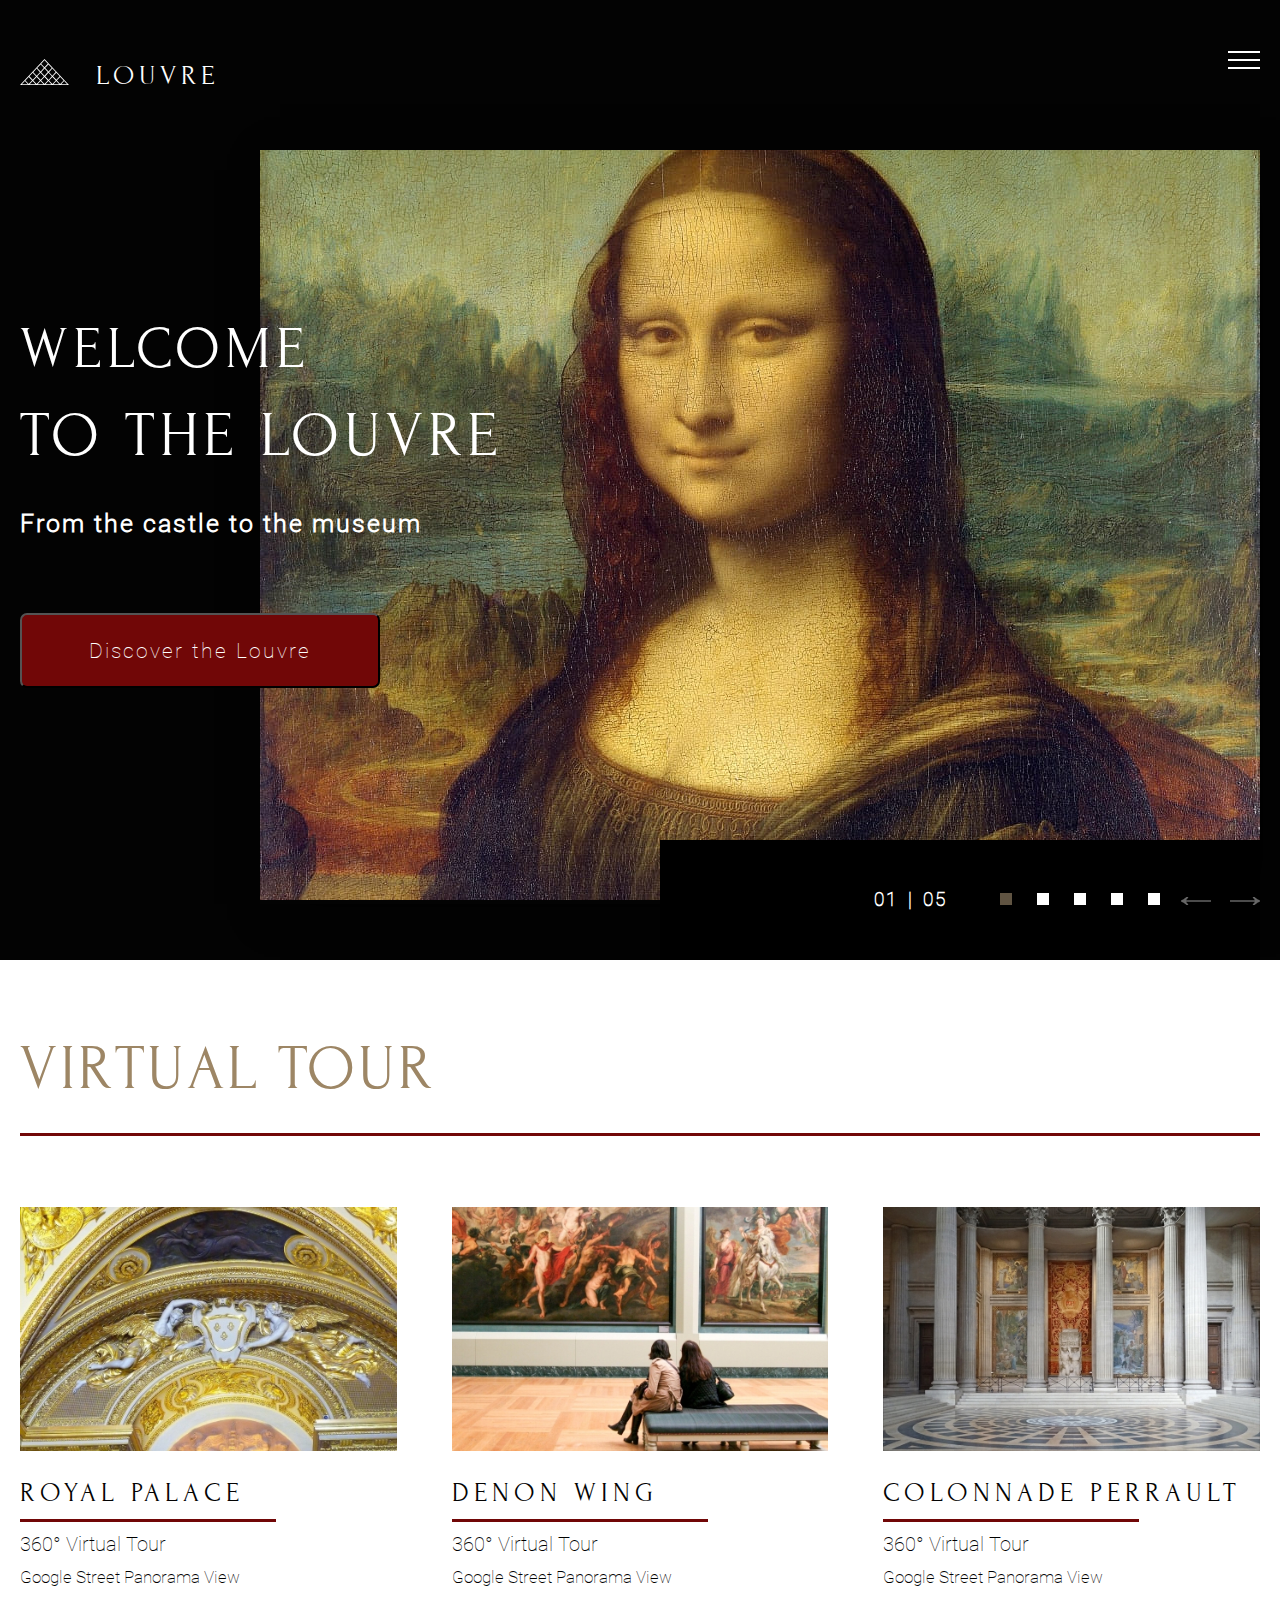
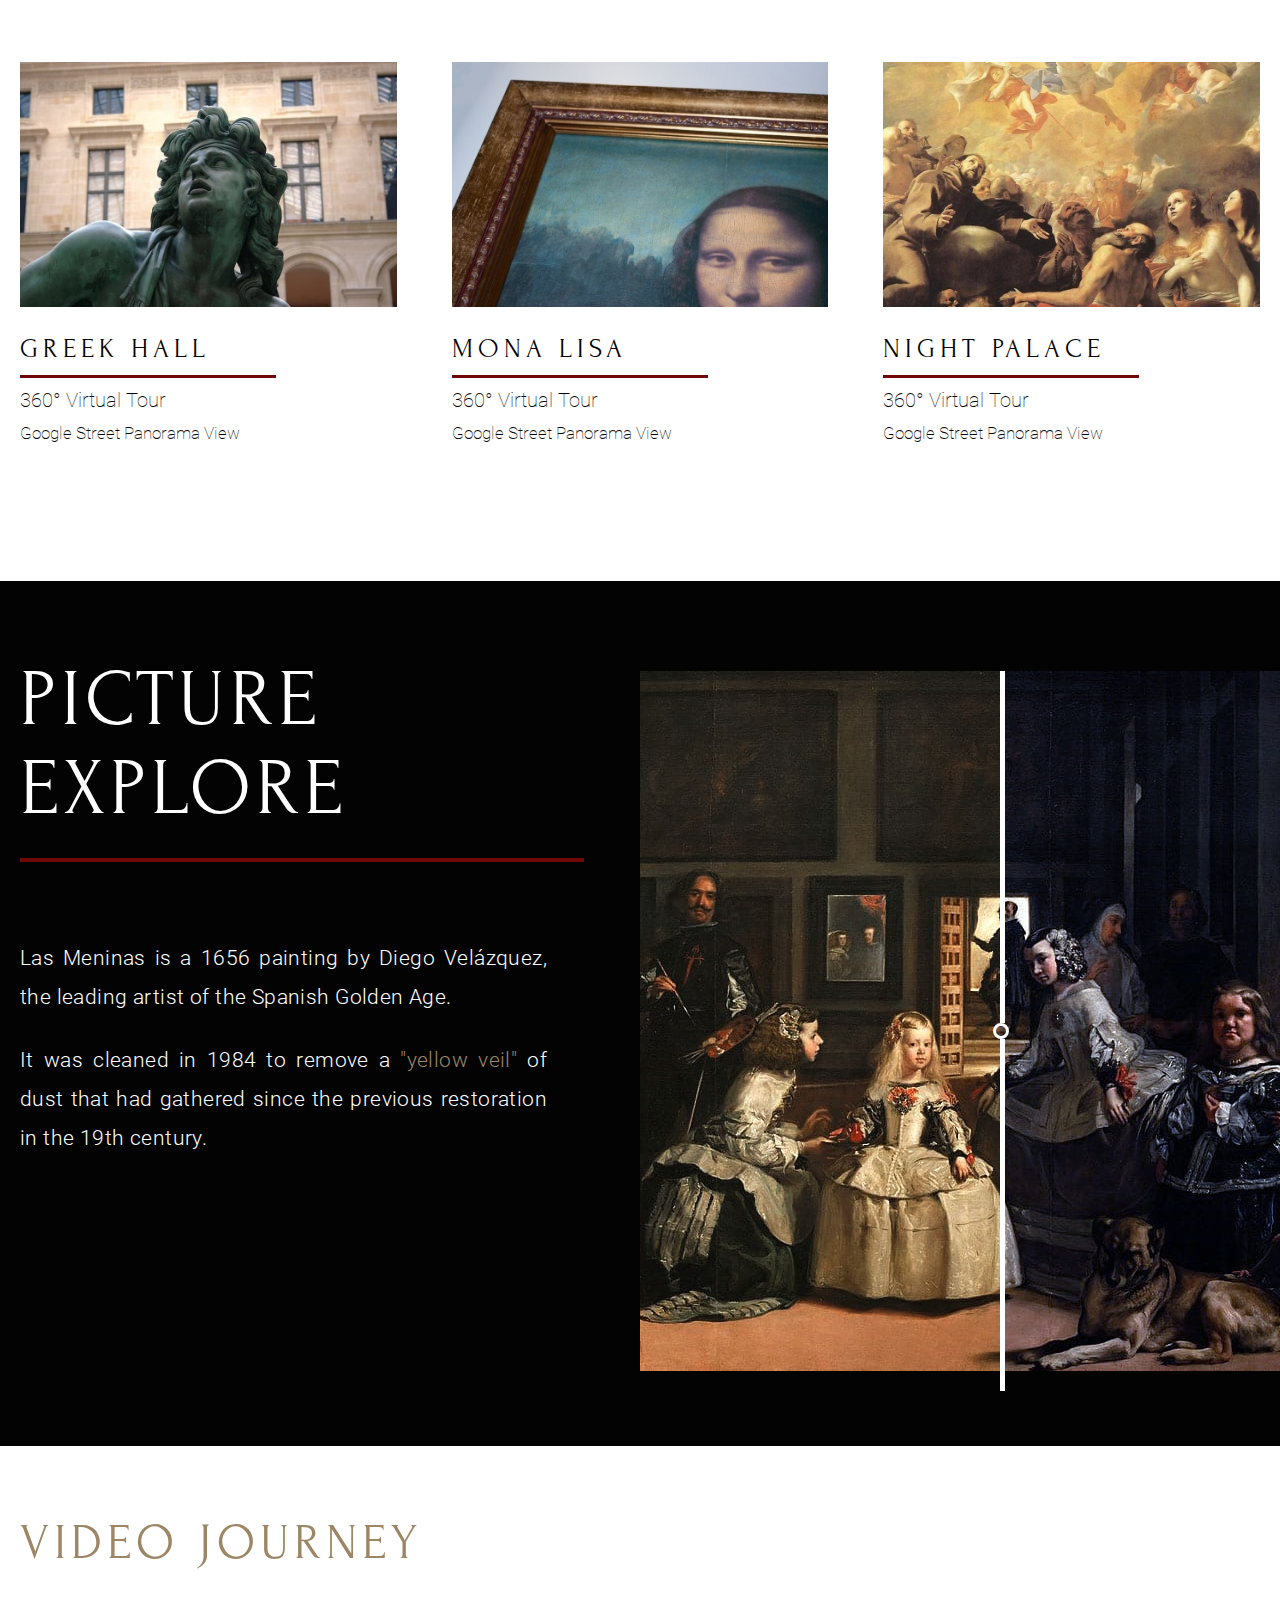
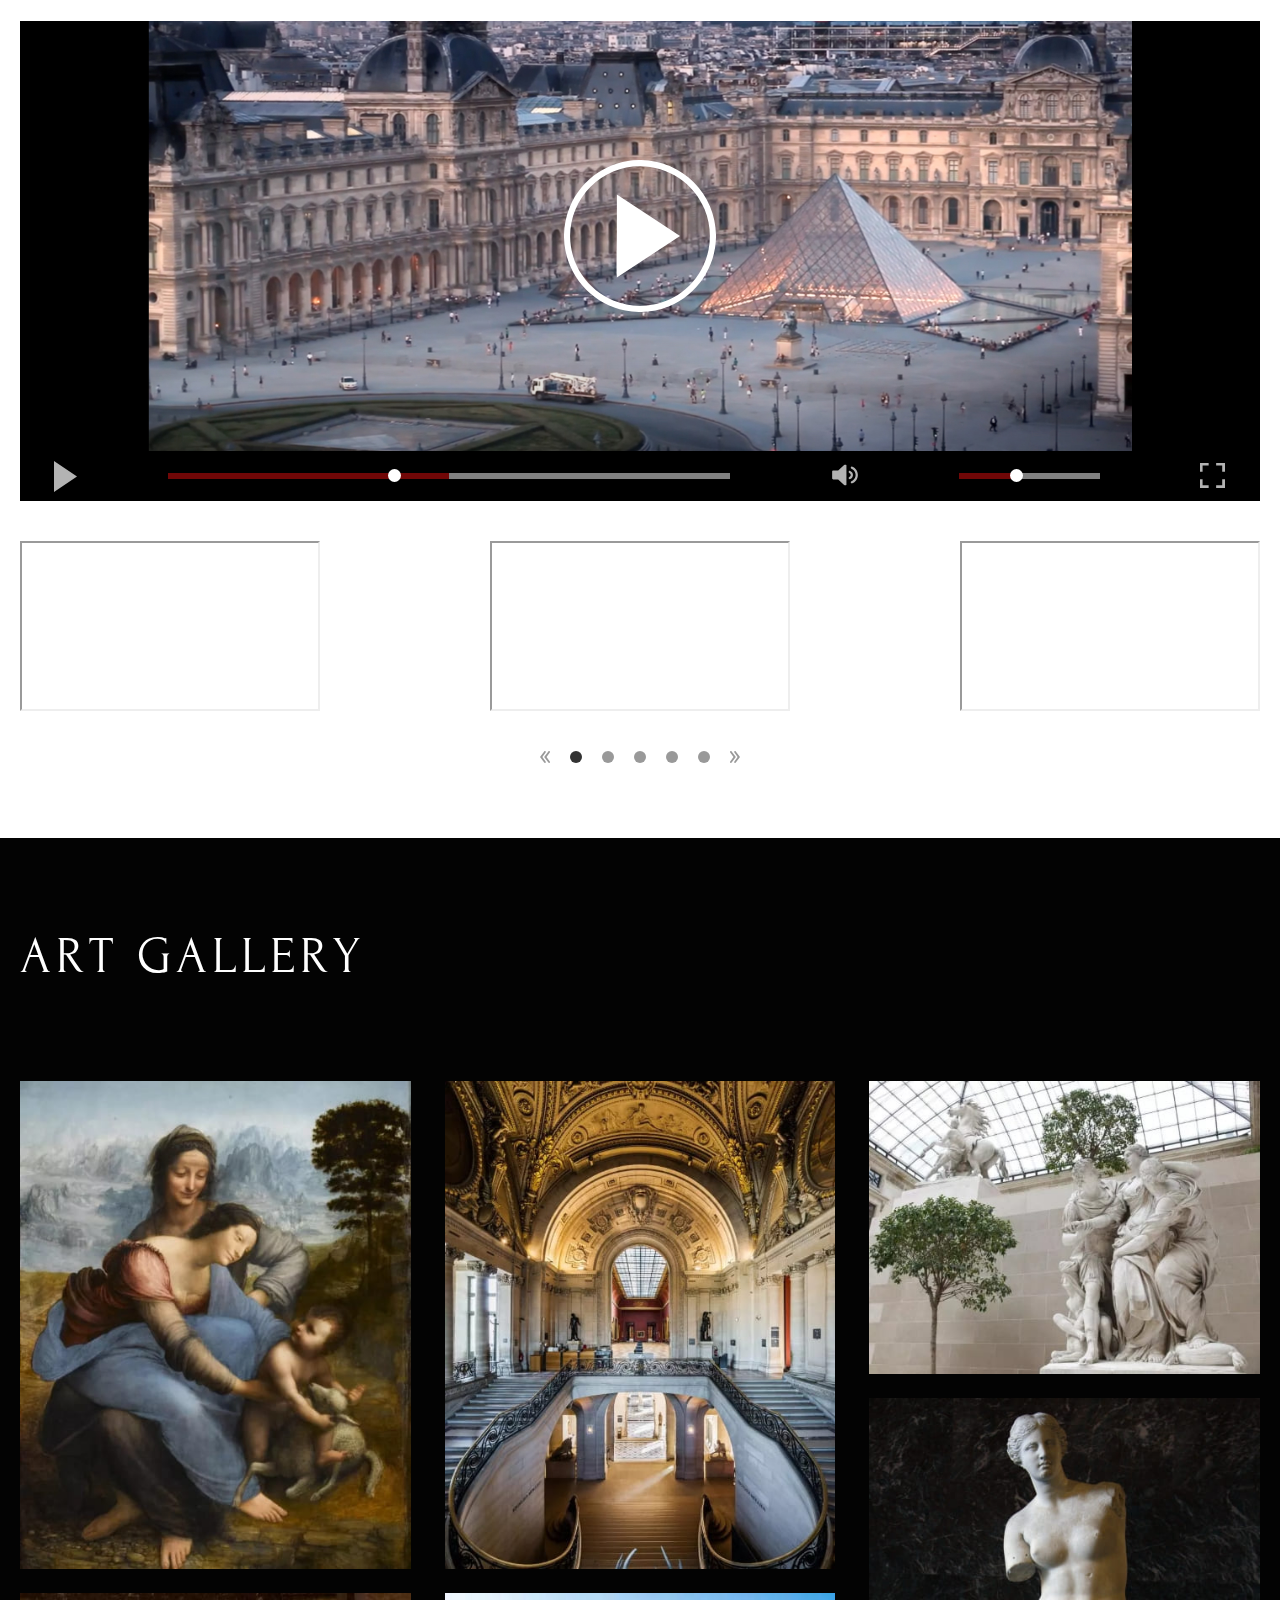
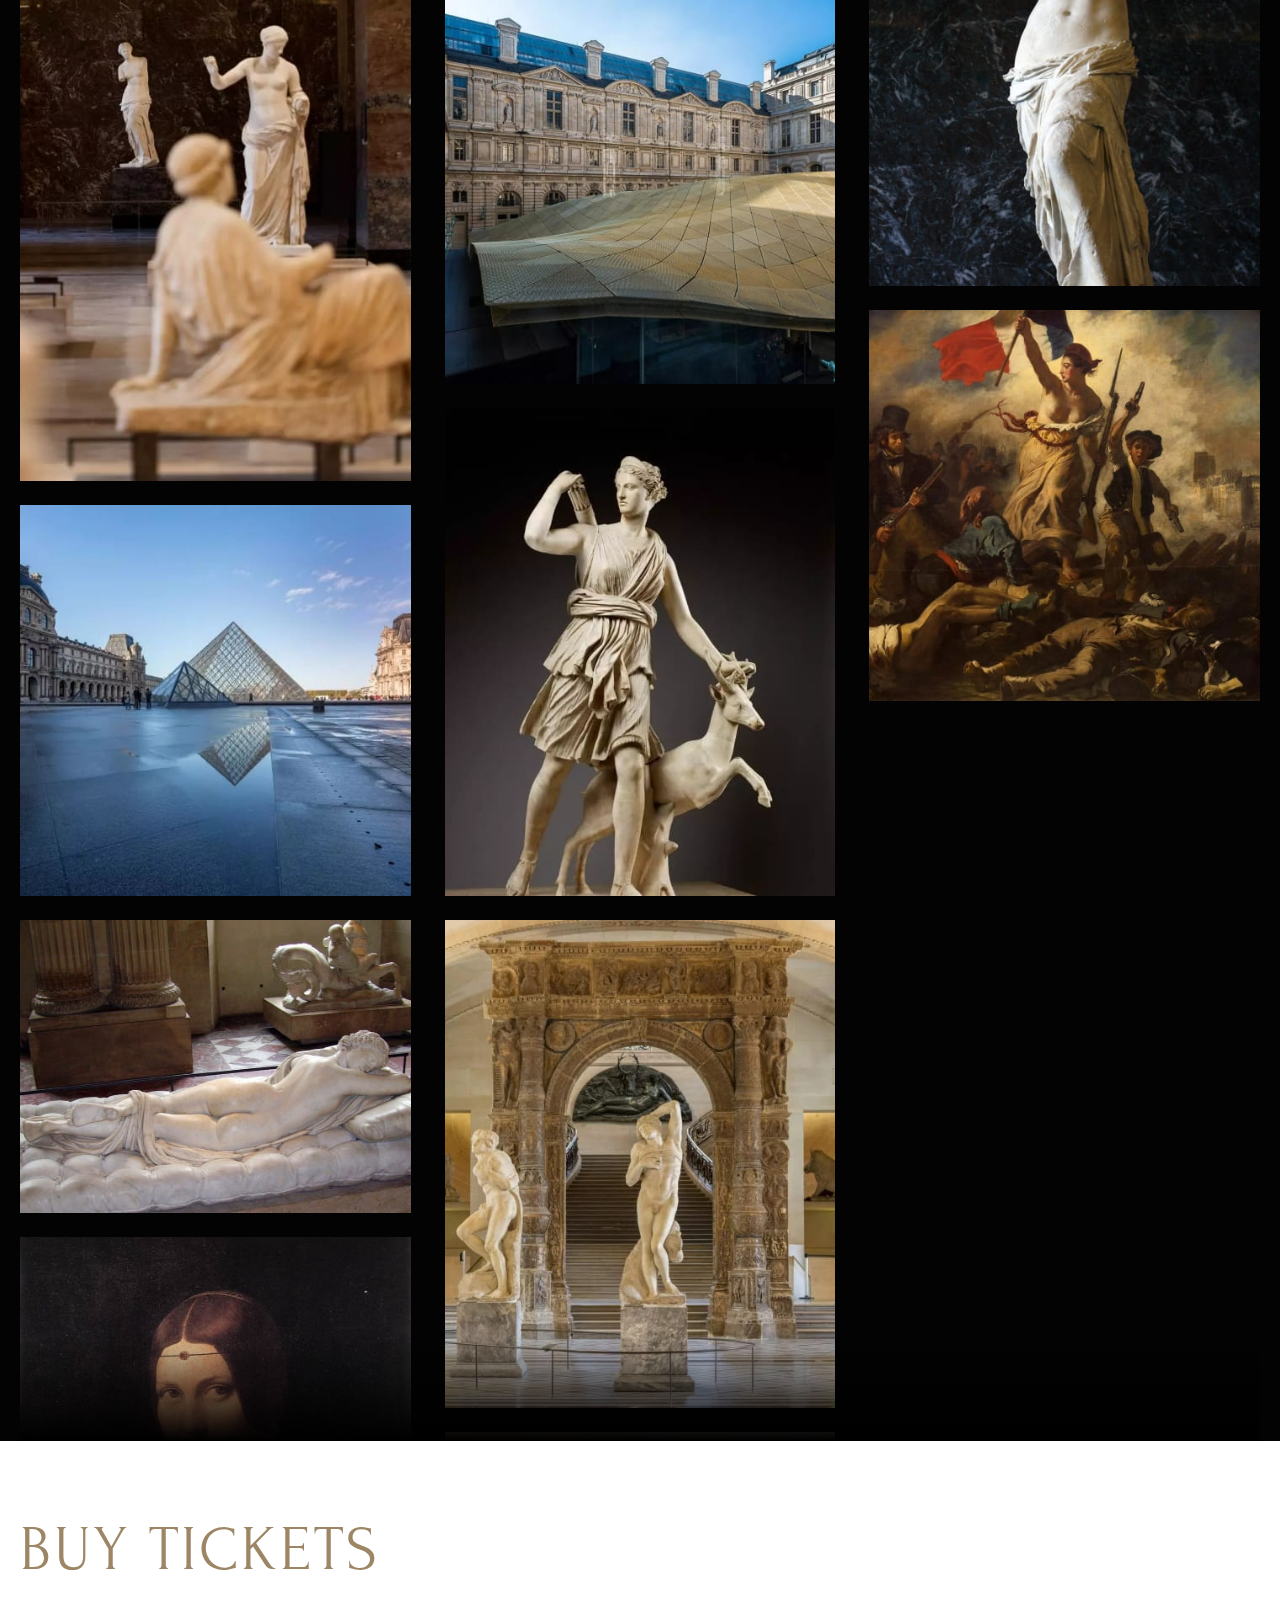
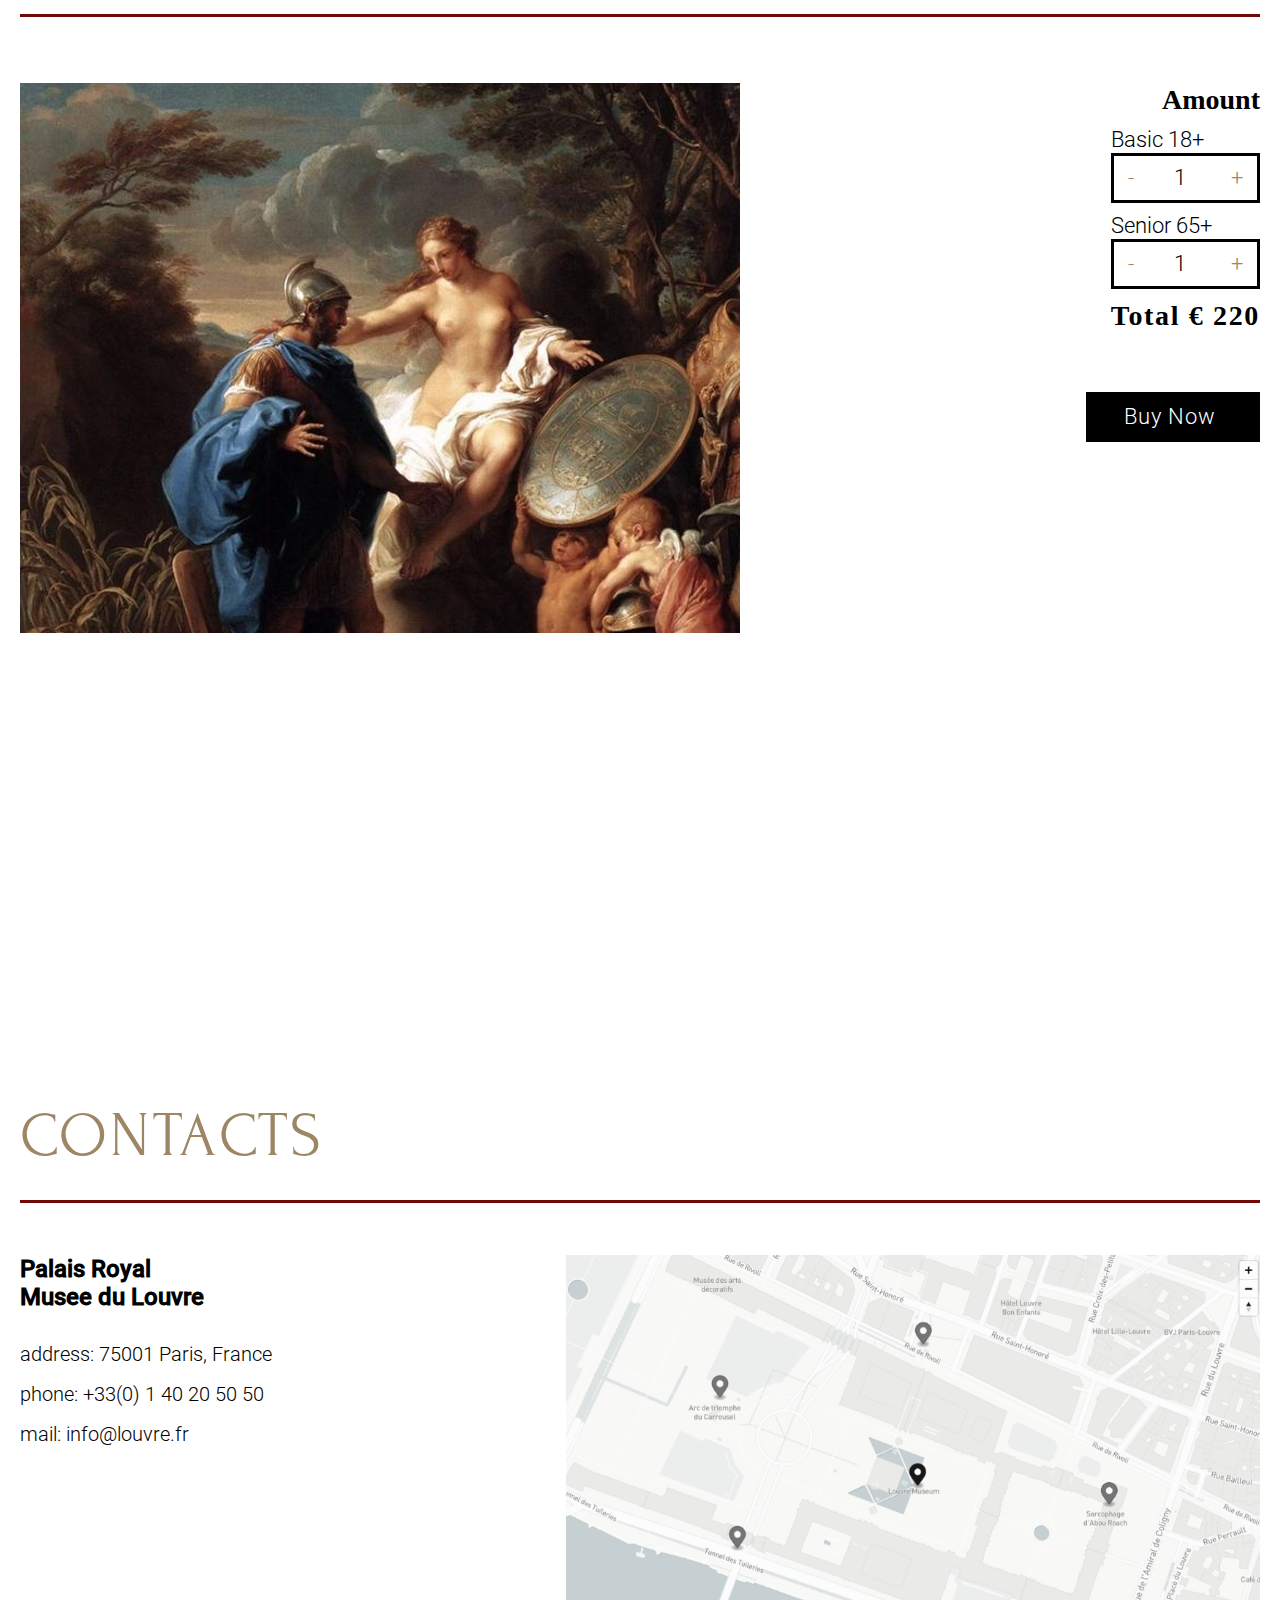
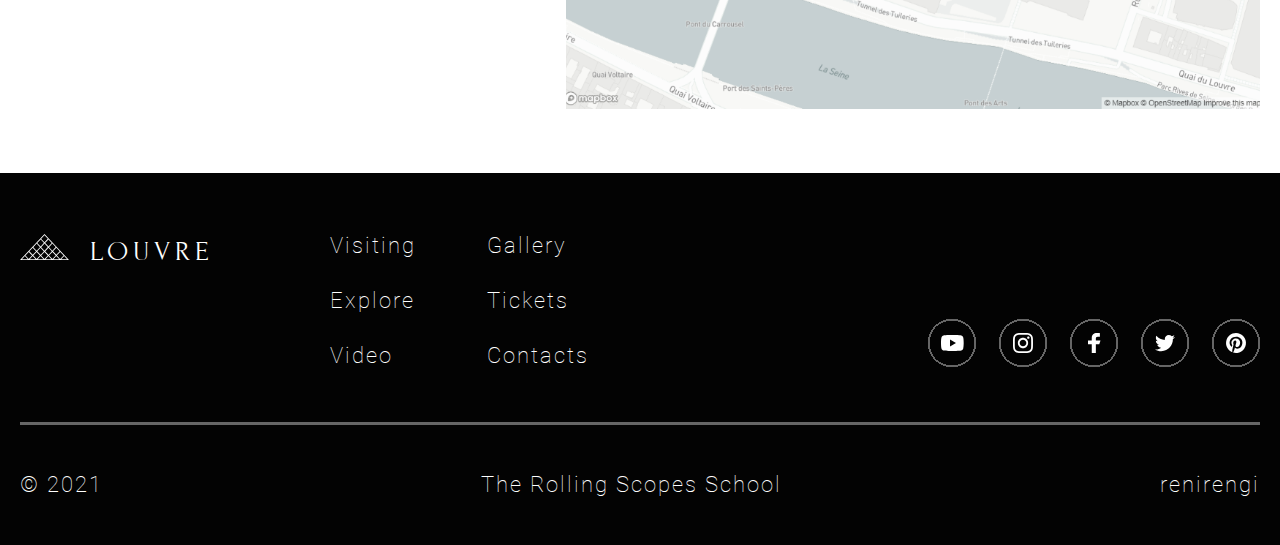
==== museum-adaptive/index.html @ 600a9492 "hbjuhbhju" ====
<!DOCTYPE HTML>
<html lang="en">
  <head>
    <meta charset="utf-8">
    <meta name="viewport" content="width=device-width, initial-scale=1.0">
    <title>Museum</title>
    <link rel="stylesheet" href="style.css" />
    <link rel="icon" href="./assets/svg/Frame.svg">
    <base target="_blank">
  </head>
  <body>
    <!-- Header-->
    <header class="wrap-dark">
      <div class="section container header-container">
        <div class="image-icon">
          <img src="./assets/svg/Frame.svg" alt="logo"><span>Louvre</span>
        </div>
        <nav class="nav-container">
          <ul>
            <li><a href="#visiting">Visiting</a></li>
            <li><a href="#explore">Explore</a></li>
            <li><a href="#video">Video</a></li>
            <li><a href="#gallery">Gallery</a></li>
            <li><a href="#tickets">Tickets</a></li>
            <li><a href="#contacts">Contacts</a></li>
          </ul>
        </nav>
        <div class="burger-menu">
          <input id="menu-toggle" type="checkbox"/>
          <label class="menu-btn" for="menu-toggle">
          <span></span>
          </label>
          <div class="menu-box">
          <ul>
            <li class="image-icon menu-icon"><img src="./assets/svg/Frame.svg" alt="logo"><span>Louvre</span></li>
            <li class="menu-item"><a href="#visiting">Visiting</a><img class="Oimg" src="assets/img/vhgfvg.png" alt=""></li>
            <li class="menu-item"><a href="#explore">Explore</a><img class="Oimg" src="assets/img/vhgfvg.png" alt=""></li>
            <li class="menu-item"><a href="#video">Video</a><img class="Thimg" src="assets/img/vhgfvg.png" alt=""></li>
            <li class="menu-item"><a href="#gallery">Gallery</a><img class="Fimg" src="assets/img/vhgfvg.png" alt=""></li>
            <li class="menu-item"><a href="#tickets">Tickets</a><img class="Fyimg" src="assets/img/vhgfvg.png" alt=""></li>
            <li class="menu-item"><a href="#contacts">Contacts</a><img class="Simg" src="assets/img/vhgfvg.png" alt=""></li>
          </ul>
          <div class="menu-768-img hidden-1024"></div>
          <img class="hidden-1024" src="assets/img/menu1.jpg" alt="">
          <img class="hidden-1024" src="assets/img/menu2.jpg" alt="">
          <img class="hidden-1024" src="assets/img/menu3.jpg" alt="">
          <div class="menu-768-link hidden-1024">
            <nav class="hidden-1024">
              <ul>
                <li>
                  <a href="https://www.youtube.com/user/louvre "><img class="hidden-1024" src="./assets/svg/Youtube.svg " alt="Youtube "></a>
                </li>
                <li>
                  <a href="https://www.instagram.com/museelouvre/ "><img class="hidden-1024" src="./assets/svg/Instagram.svg " alt="Instagram "></a>
                </li>
                <li>
                  <a href="https://www.facebook.com/museedulouvre "><img class="hidden-1024" src="./assets/svg/Facebook.svg " alt="Facebook "></a>
                </li>
                <li>
                  <a href="http://twitter.com/museelouvre.html "><img class="hidden-1024" src="./assets/svg/Twitter.svg " alt="Twitter "></a>
                </li>
                <li>
                  <a href="https://www.pinterest.fr/museedulouvre/ "><img class="hidden-1024" src="./assets/svg/Pinterest.svg " alt="Pinterest "></a>
                </li>
              </ul>
            </nav>
          </div>
          </div>
          </div>
        </div>
      </div>
    </header>
    <main>
      <!-- Welcome -->
      <section class="wrap-dark welcome-background">
        <div class="container section welcome-section" id="welcome">
          <div class="flex-wrapper">
            <!-- Welcome-slider -->
            <div class="slider-wrapper">
              <div class="slide active">
                <img src="./assets/img/welcome-slider/1.jpg" alt="1">
                </div>
                <div class="slide">
                <img src="./assets/img/welcome-slider/2.jpg" alt="1">
                </div>
                <div class="slide">
                <img src="./assets/img/welcome-slider/3.jpg" alt="1">
                </div>
                <div class="slide">
                <img src="./assets/img/welcome-slider/4.jpg" alt="1">
                </div>
                <div class="slide">
                <img src="./assets/img/welcome-slider/5.jpg" alt="1">
              </div>
            </div>
            <div class="dots-wrapper">
              <div class="list-counter">
                <span id="slider-counter">01 </span>
                 <span>| 05</span>
              </div>
              <div class="dots">
                <span class="dot active"><img src="assets/img/welcome-slider/■.svg" alt="square"></span>
                <span class="dot"><img  src="assets/img/welcome-slider/■.svg" alt="square"></span>
                <span class="dot"><img  src="assets/img/welcome-slider/■.svg" alt="square"></span>
                <span class="dot"><img  src="assets/img/welcome-slider/■.svg" alt="square"></span>
                <span class="dot"><img  src="assets/img/welcome-slider/■.svg" alt="square"></span>
              </div>
              <button id="btn-prev"><img src="assets/img/welcome-slider/right.png" alt=""></button>
              <button id="btn-next"><img src="assets/img/welcome-slider/Left.png" alt=""></button>
            </div>
          </div>
          <div class="title">
            <h1>Welcome</h1>
            <span>to the Louvre</span>
            <h2 class="title-padding">From the castle to the museum</h2>
            <form action='https://www.google.com/maps/@48.8618159,2.3366818,3a,75y,81.55h,73.4t/data=!3m7!1e1!3m5!1sAF1QipOVxZQuSy3Bx9T_HpH_7FtBHDTXvI6SF-A10ocT!2e10!3e12!7i5472!8i2736'>
              <button>Discover the Louvre</button>
            </form>
          </div>
        </div>
      </section>
      <!-- Visiting -->
      <section class="wrap-white visiting-section">
        <div class="container section " id="visiting">
          <h2 class="title-underline">Virtual tour</h2>
          <div class="card-container">
            <a class="card" href="./assets/tour/tour1.html">
              <img src="./assets/img/visitors/Royal_palace.jpg" alt="Royal_palace">
              <h3 class="subject">Royal palace</h3>
              <span>360° virtual tour</span>
              <p>Google Street Panorama View</p>
            </a>
            <a class="card" href="./assets/tour2.html">
              <img src="./assets/img/visitors/Denon_wing.jpg" alt="Denon_wing">
              <h3 class="subject">Denon wing</h3>
              <span>360° virtual tour</span>
              <p>Google Street Panorama View</p>
            </a>
            <a class="card" href="./assets/tour3.html">
              <img src="./assets/img/visitors/Colonnade_Perrault.jpg" alt="Colonnade_Perrault">
              <h3 class="subject" id="colonade">Colonnade Perrault</h3>
              <span>360° virtual tour</span>
              <p>Google Street Panorama View</p>
            </a>
            <a class="card" href="./assets/tour/tour4.html">
              <img src="./assets/img/visitors/Greek_hall.jpg" alt="Greek_hall">
              <h3 class="subject">Greek hall</h3>
              <span>360° virtual tour</span>
              <p>Google Street Panorama View</p>
            </a>
            <a class="card" href="./assets/tour/tour5.html">
              <img src="./assets/img/visitors/Mona_Lisa.jpg" alt="Mona_Lisa">
              <h3 class="subject">Mona Lisa</h3>
              <span>360° virtual tour</span>
              <p>Google Street Panorama View</p>
            </a>
            <a class="card" href="./assets/tour/tour6.html">
              <img src="./assets/img/visitors/Night_Palace.jpg" alt="Night_Palace">
              <h3 class="subject">Night Palace</h3>
              <span>360° virtual tour</span>
              <p>Google Street Panorama View</p>
            </a>
          </div>
        </div>
      </section>
      <!-- Explore  -->
      <section class="wrap-dark">
        <div class="container section explore-section" id="explore">
          <div class="section-text">
            <h2 class="title-underline">Picture Explore</h2>
            <div class="explorer-text hidden-768 hidden-420">
              <p>Las Meninas is a 1656 painting by Diego Velа́zquez, the leading artist of the Spanish Golden Age.</p>
              <p>It was cleaned in 1984 to remove a <span>"yellow veil"</span> of dust that had gathered since the previous restoration in the 19th century.</p>
              <p class="hidden-1024">The cleaning provoked furious protest,not because the picture had been damaged in any way, but because it looked different.</p>
            </div>
          </div>
          <!-- Explore-slider-->
          <div class="explore-image">
            <div class="img-comp-container">
              <div class="img-comp-img">
                <img src="./assets/img/after.jpg" alt="velaskes">
              </div>
              <div class="img-comp-img img-comp-overlay">
                <img src="./assets/img/before.jpg" alt="velaskes">
              </div>
            </div>
          </div>
        </div>
      </section>
      <!-- Video -->
      <section class="wrap-video">
        <div class="container section video-section" id="video">
          <div class="text-video-section">
            <h2>Video Journey</h2>
            <p class= "hidden-1024 hidden-768 hidden-420">Enter and visit one of the most famous museums in the world and enjoy masterpieces such as Mona Lisa or Hammurabi's Code.
          </div>
          <!-- Player -->
          <div class="video">
            <video src="./assets/video/video.mp4" poster="./assets/video/poster.jpg"></video>
            <button type="button"><img src="./assets/svg/Button_big.svg"></button>
          </div>
          <div class="controls">
            <button class="volume  hidden-1920 hidden-1024" type="button"></button>
            <button class="play" type="button"><img src="./assets/svg/Play.svg"></button>
            <input type="range" value="40" min="0" max="100" step="1" class="progress-big">
            <button class="volume2  hidden-420" type="button"><img src="./assets/svg/Volume.svg"></button>
            <input type="range" value="40" min="0" max="100" step="1" class="progress">
            <button class="fullscreen" type="button"><img src="./assets/svg/Fullskrin.svg"></button>
          </div>
        </div>
        <!-- Gallery-->
        <div class="video-gallery">
          <iframe loading="lazy" src="https://www.youtube.com/embed/aWmJ5DgyWPI" title="YouTube video player"  allow="accelerometer; autoplay; clipboard-write; encrypted-media; gyroscope; picture-in-picture" allowfullscreen></iframe>
          <iframe loading="lazy" src="https://www.youtube.com/embed/Vi5D6FKhRmo" title="YouTube video player"  allow="accelerometer; autoplay; clipboard-write; encrypted-media; gyroscope; picture-in-picture" allowfullscreen></iframe>
          <iframe class="hidden-768" loading="lazy" src="https://www.youtube.com/embed/NOhDysLnTvY" title="YouTube video player"  allow="accelerometer; autoplay; clipboard-write; encrypted-media; gyroscope; picture-in-picture" allowfullscreen></iframe>
        </div>
        <div class="video-gallery-button">
          <img src="assets/svg/video-slider-pagination.svg" alt="button">
          <!--<button class="left"></button>
            <div class="video-dots">
              <span class="video-dot video-dot-active"></span>
              <span class="video-dot"></span>
              <span class="video-dot"></span>
              <span class="video-dot"></span>
              <span class="video-dot"></span>
            </div>
            <button class="right"></button>-->
        </div>
        </div>
      </section>
      <!-- Art-gallery -->
      <section class="wrap-dark">
        <div class="container section art-gallery">
          <h2>Art gallery</h2>
          <div class="picture-container">
            <div class="picture-inner-container">
            </div>
          </div>
        </div>
      </section>
      <!-- Ticket -->
      <section class="wrap-white">
        <div class="container section tickets-section" id="tickets">
          <div class="overlay-close-anchor" id="overlay-close-anchor"></div>
          <div class="ticket-container">
            <h2 class="title-underline" id="title-768">Buy tickets</h2>
            <div class="tickets-big-container">
              <div id="ticket-picture-container"><img src="./assets/img/image.jpg" alt="picture" id="ticket-picture"></div>
              <div class="radio-ticket hidden-1024 hidden-768 hidden-420">
                <h4 class="tickets-choice-title">Ticket Type</h4>
                <label class="radio-container">Permanent exhibition
                <input type="radio" checked="checked" name="radio">
                <span class="checkmark"></span>
                </label>
                <label class="radio-container">Temporary exhibition
                <input type="radio" name="radio">
                <span class="checkmark"></span>
                </label>
                <label class="radio-container">Combined Admission
                <input type="radio" name="radio">
                <span class="checkmark"></span>
                </label>
              </div>
              <div class="amount">
                <h4>Amount</h4>
                <form id="ticket-form">
                  <div id="ticket-age-buttons">
                    <span class="age-18">Basic 18+</span>
                    <div class="counter-group">
                      <button type="button" onclick="this.nextElementSibling.stepDown()">-</button>
                      <input type="number" min="0" max="100" value="1" readonly class="number">
                      <button type="button" onclick="this.previousElementSibling.stepUp()">+</button>
                    </div>
                    <span class="age-65">Senior 65+</span>
                    <div class="counter-group">
                      <button type="button" onclick="this.nextElementSibling.stepDown()">-</button>
                      <input type="number" min="0" max="100" value="1" readonly class="number">
                      <button type="button" onclick="this.previousElementSibling.stepUp()">+</button>
                    </div>
                  </div>
                  <span id="ticket-total-span">Total &#8364; 220</span>
                </form>
                <a href="#modal" id="total-button">Buy Now</a>
              </div>
            </div>
          </div>
        </div>
      </section>
      <!-- Contacts -->
      <section>
        <div class=" section contacts-section" id="contacts">
          <div class="parallax-container">
            <div class="parallax-image"></div>
          </div>
          <div class="wrap-white contacts-wrap">
            <h2 id="contacts-title" class="title-underline">Contacts</h2>
            <div class="contacts-container">
              <div class="section-text-contacts">
                <h4>Palais Royal<br>Musee du Louvre</h4>
                <p>address: 75001 Paris, France</p>
                <a href="tel:phone:+33(0) 1 40 20 50 50">
                  <p #contacts-link>phone: +33(0) 1 40 20 50 50</p>
                </a>
                <a href="mailto:info@louvre.fr">
                  <p  #contacts-link>mail: info@louvre.fr</p>
                </a>
              </div>
              <div>
                <img src="./assets/img/cart.png " alt="map">
              </div>
            </div>
          </div>
        </div>
      </section>
    </main>
    <footer class="wrap-dark">
      <div class="container section footer">
        <div class="image-icon-footer ">
          <img src="./assets/svg/Frame.svg " alt="logo ">
          <span>Louvre</span>
        </div>
        <div class="footer-container">
          <nav class="nav-container-1">
            <ul>
              <li><a href="#visiting ">Visiting</a></li>
              <li><a href="#explore ">Explore</a></li>
              <li><a href="#video ">Video</a></li>
              <li><a href="#gallery">Gallery</a></li>
              <li><a href="#tickets ">Tickets</a></li>
              <li><a href="#contacts ">Contacts</a></li>
            </ul>
          </nav>
          <nav class="nav-container-3 ">
            <ul>
              <li class="link-icon">
                <a href="https://www.youtube.com/user/louvre "><img src="./assets/svg/Youtube.svg " alt="Youtube "></a>
              </li>
              <li class="link-icon">
                <a href="https://www.instagram.com/museelouvre/ "><img src="./assets/svg/Instagram.svg " alt="Instagram "></a>
              </li>
              <li class="link-icon">
                <a href="https://www.facebook.com/museedulouvre "><img src="./assets/svg/Facebook.svg " alt="Facebook "></a>
              </li>
              <li class="link-icon">
                <a href="http://twitter.com/museelouvre.html "><img src="./assets/svg/Twitter.svg " alt="Twitter "></a>
              </li>
              <li class="link-icon">
                <a href="https://www.pinterest.fr/museedulouvre/ "><img src="./assets/svg/Pinterest.svg " alt="Pinterest "></a>
              </li>
            </ul>
          </nav>
        </div>
      </div>
      <div id="border"></div>
      <div class="container section footer-mini">
        <span>© 2021</span>
        <span class="hidden-420px">The Rolling Scopes School</span>
        <span>renirengi</span>
      </div>
    </footer>
    <!-- Buy ticket modal -->
    <div id="modal" class="modal">
      <a href="#modal-close-anchor" class="modal-close"></a>
      <div class="modal-body">
        <a href="#modal-close-anchor" class="close-btn"></a>
        <form action=# class="ticket-form">
          <div class="content-left">
            <div class="form-logo">
              <img src="assets/svg/logo-gold.svg" alt="">
            </div>
            <h4 class="form-logo-title">Booking ticket</h4>
            <p class="modal-tour">Tour to Louvre</p>
            <input type="date" class="date" name="date" id="date" value="2021-08-19">
            </input>            
            <input type="time" class="time" name="time" id="time" value="16:30">
            </input>
            <input type="text" class="name" name="name" id="name" placeholder="Name">
            </input>
            <input type="mail" class="mail" name="email" id="mail" placeholder="Mail">
            </input>
            <input type="tel" class="phone" name="phone" id="phone" placeholder="Phone">
            </input>
            <select name="ticket-type" id="ticket-type" class="ticket-type">
              <option value="default" disabled selected>Ticket Type</option>
            </select>
            <div class="count-tickets">
              <h5 class="count-tickets-title">Entry ticket</h5>
              <div class="count-tickets-wrap">
                <div class="basic">
                  <p class="basic-p">Basic 18+ (20 €)</p>
                  <div class="count-tickets-basic">
                    <button type="button" onclick="this.nextElementSibling.stepDown()" class="count-tickets-btn">&ndash;</button>
                    <input type="number" min="0" max="20" value="2" readonly class="count-tickets-number">
                    <button type="button" onclick="this.previousElementSibling.stepUp()" class="count-tickets-btn">+</button>
                  </div>
                </div>
                <div class="senior">
                  <p class="basic-p">Senior 65+ (10 €)</p>
                  <div class="count-tickets-basic">
                    <button type="button" onclick="this.nextElementSibling.stepDown()" class="count-tickets-btn">&ndash;</button>
                    <input type="number" min="0" max="20" value="2" readonly class="count-tickets-number">
                    <button type="button" onclick="this.previousElementSibling.stepUp()" class="count-tickets-btn">+</button>
                  </div>
                </div>
              </div>
            </div>
          </div>
          <div class="content-right">
            <div class="content-right-image">
              <img src="assets/img/form/Rectangle.jpg" alt="">
            </div>
            <div class="content-right-top">
              <p class="content-right-top-title">Overview</p>
              <p class="content-right-top-tour">Tour to Louvre</p>
              <p class="content-right-top-text">
                <span class="date-icon"></span><span class="choised">Friday, August 19</span>
              </p>
              <p class="outcome-text">
                <span class="time-icon"></span><span class="choised">16 : 30</span>
              </p>
              <p class="content-right-top-text">
                <span class="exhibition-icon"></span><span class="choised">Temporary exhibition</span>
              </p>
            </div>
            <div class="content-right-middle-count">
                <div class="content-right-middle-count-basic">
                  <p class="content-right-middle-count-p">
                    <span class="content-right-middle-count-icon">2</span>Basic (20 €)
                  </p>
                  <p class="content-right-middle-price">40 €</p>
                </div>
                <div class="content-right-middle-count-senior">
                  <p class="content-right-middle-count-p">
                    <span class="content-right-middle-count-icon">2</span>Senior (10 €)
                  </p>
                  <p class="content-right-middle-price">20 €</p>
                </div>
            </div>
            <div class="content-right-middle-total">
              <p class="content-right-middle-total-p">Total:<span class="total-price">60 </span>€</p>
            </div>
            <div class="credit-card"></div>
            <div class="credit-card-double hidden-1920 hidden-1024 hidden-768"></div>
            <button type="submit" class="book-btn">Book</button>
          </div>
        </form>
      </div>
    </div>
    <script src="explore.js"></script>
    <script src="art-gallery.js"></script>
    <script src="form.js"></script>
    <script src="video.js"></script>
    <script src="welcome.js"></script>
  </body>
</html>
---- museum-adaptive/style.css ----
@import 'header.css';

  @import 'welcome-section.css';

  @import 'visiting-section.css';

  @import 'explore-section.css';

  @import 'video-section.css';

  @import 'art-gallery.css';

  @import 'ticket-section.css';

  @import 'contacts-section.css';

  @import 'footer.css';

  @import 'dialog.css';

  @font-face {
  font-family: Roboto;
  src: url("./assets/fonts/Roboto-Thin.ttf");
  }

  @font-face {
  font-family: Roboto-regular;
  src: url("./assets/fonts/Roboto-Regular.ttf");
  }

  @font-face {
  font-family: Forum;
  src: url("./assets/fonts/Forum-Regular.ttf");
  }

  @font-face {
  font-family: Roboto-bold;
  src: url("./assets/fonts/Roboto-Bold.ttf");
  }

  @font-face {
  font-family: Roboto-medium;
  src: url("./assets/fonts/Roboto-Medium.ttf");
  }

  @font-face {
  font-family: Roboto-light;
  src: url("./assets/fonts/Roboto-Light.ttf");
  }

  @font-face {
  font-family: Roboto-thin;
  src: url("./assets/fonts/Roboto-Thin.ttf");
  }

  :root {
  --bg-dark: #030303;
  --dark-red: #710707;
  --font-gold: #9d8665;
  --font-white: #ffff;
  --Forum: 'Forum', sans-serif;
  --Roboto: 'Roboto', sans-serif;
  --Roboto-bold: 'Roboto-bold', sans-serif;
  --Roboto-medium: 'Roboto-medium', sans-serif;
  --Roboto-light: 'Roboto-light', sans-serif;
  --Roboto-regular: 'Roboto-regular', sans-serif;
  --Roboto-thin: 'Roboto-thin', sans-serif;
  }

  * {
  box-sizing: border-box;
  margin: 0;
  padding: 0;
  }

  a {
  text-decoration: none;
  }

  html {
  scroll-behavior: smooth;
  }

  img{
    object-fit: cover;
  } 

   .wrap-dark {
  margin: 0 auto;
  background-color: var(--bg-dark);
  color: var(--font-white);
  }

  .wrap-dark a:link {
  color: var(--font-white);
  }

  .wrap-dark a:visited {
  color: var(--font-white);
  }

  .wrap-dark a:hover {
  color: var(--font-gold);
  }

  .wrap-white {
  padding-left: 12.6%;
  padding-right: 12.6%;
  background-color: var(--font-white);
  max-height: 2150px;

  }

  .wrap-video {
  padding-left: 12.6%;
  padding-right: 12.6%;
  padding-top: 75px;
  padding-bottom: 75px;
  background-color: var(--font-white);
  }

  .container {
  margin: 0px auto;
  max-height: 9934px;
  max-width: 1440px;
  }

  .title-padding {
  text-align: justify;
  font-family: var(--Roboto);
  font-size: 30px;
  letter-spacing: 3px;
  }

  .section-title {
  justify-content: space-between;
  margin: 0px;
  padding-bottom: 11px;
  border-bottom: 3px solid var(--dark-red);
  font-family: "Forum", sans-serif;
  font-size: 80px;
  text-transform: uppercase;
  }


  @media (max-width: 1473px) and (min-width: 1024px)
  {
  .wrap-dark,
  .wrap-white,
  .wrap-video {
  padding-right: 20px;
  padding-left: 20px;
  }

  .hidden-1024{
   display:none;
  }

  .container {
  margin: 0px auto;
  /*max-width: 984px;*/
  }

  .wrap-video{
  padding-top: 60px;
  }
  }

  @media (max-width: 768px)
  { .wrap-dark,
  .wrap-white,
  .wrap-video {
  padding-right: 2.6%;
  padding-left: 2.6%;
  }

  .wrap-video{
  padding-top: 42px;
  padding-bottom: 79px;
  }

  .container {
  margin: 0px auto;
  max-width: 728px;
  }
  }

  @media (max-width:480px)
  {  
  .wrap-dark,
  .wrap-white,
  .wrap-video {
  padding-right: 4.7%;
  padding-left: 4.7%;
  }

  .wrap-video{
  padding-top: 36px;
  padding-bottom: 40px;
  }

  .container {
  margin: 0px auto;
  max-width: 380px;

  }
   .hidden-420{
     display:none;
   }

  }
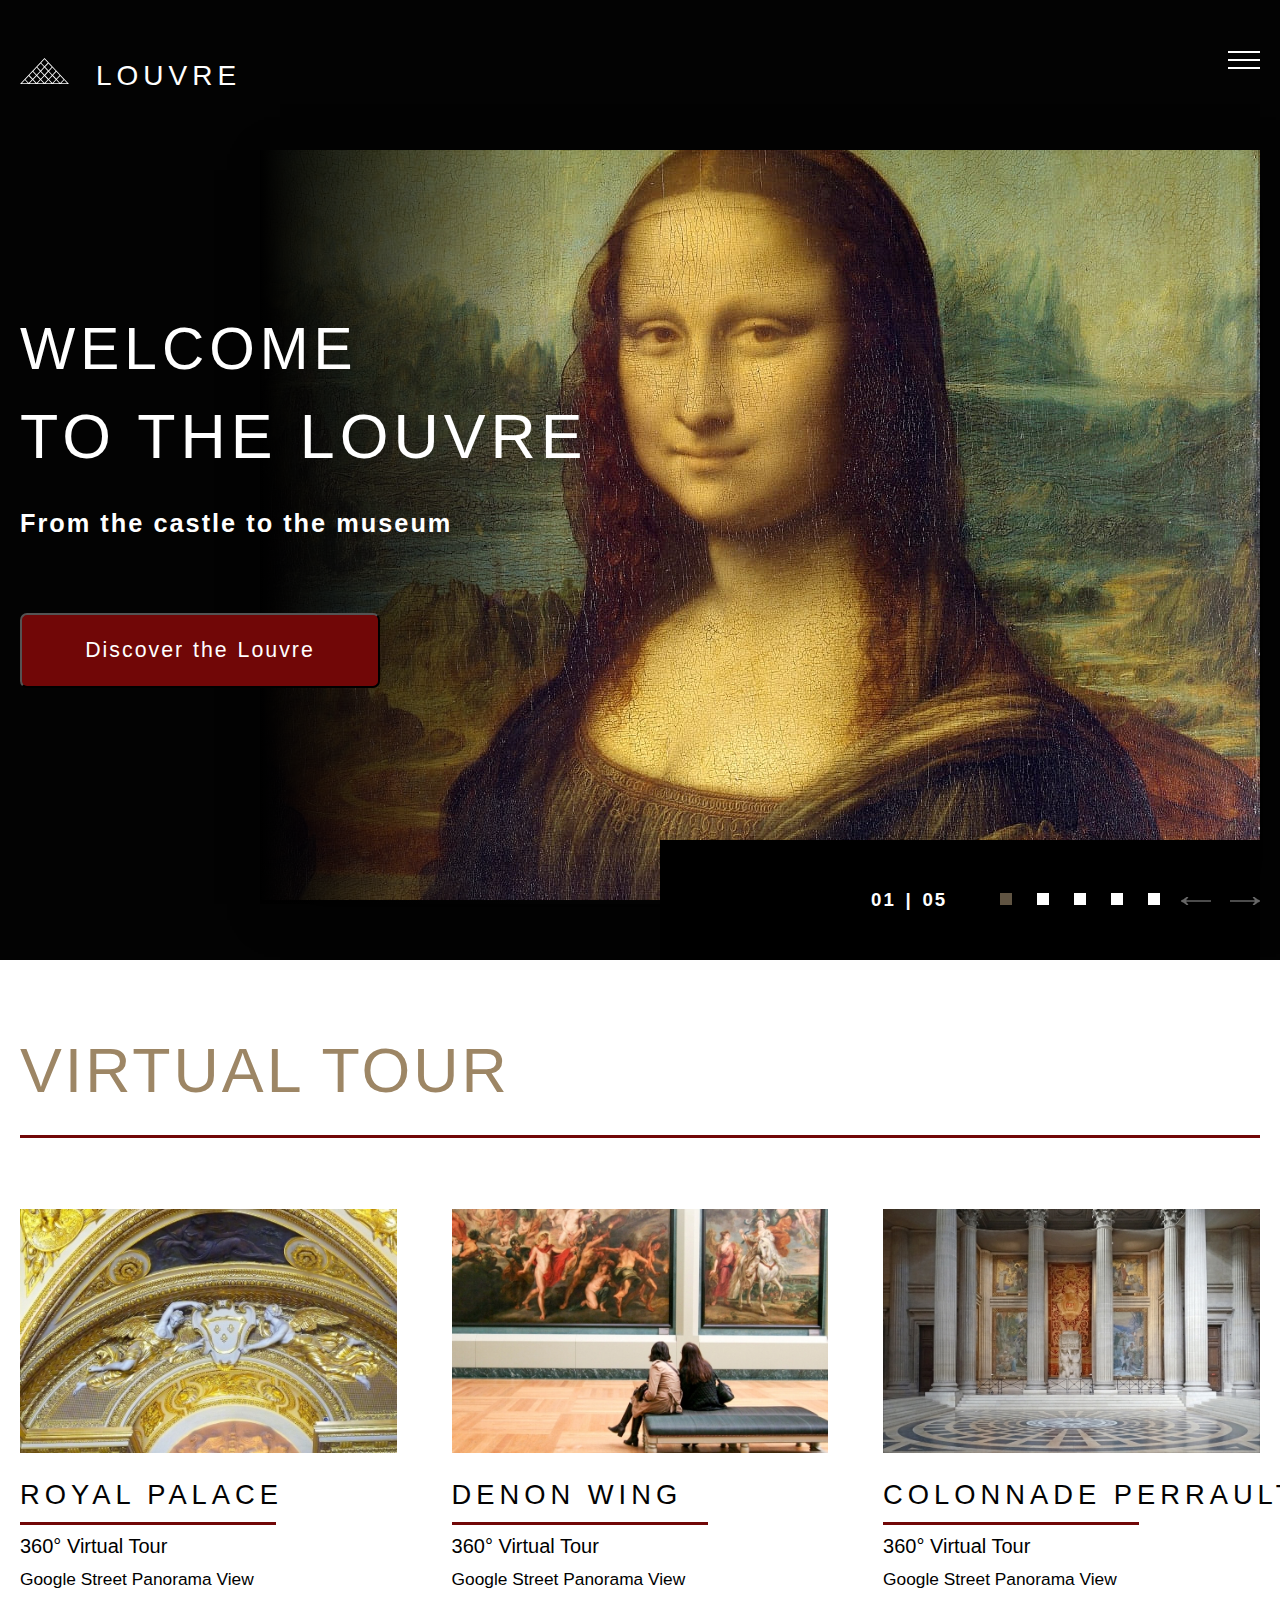
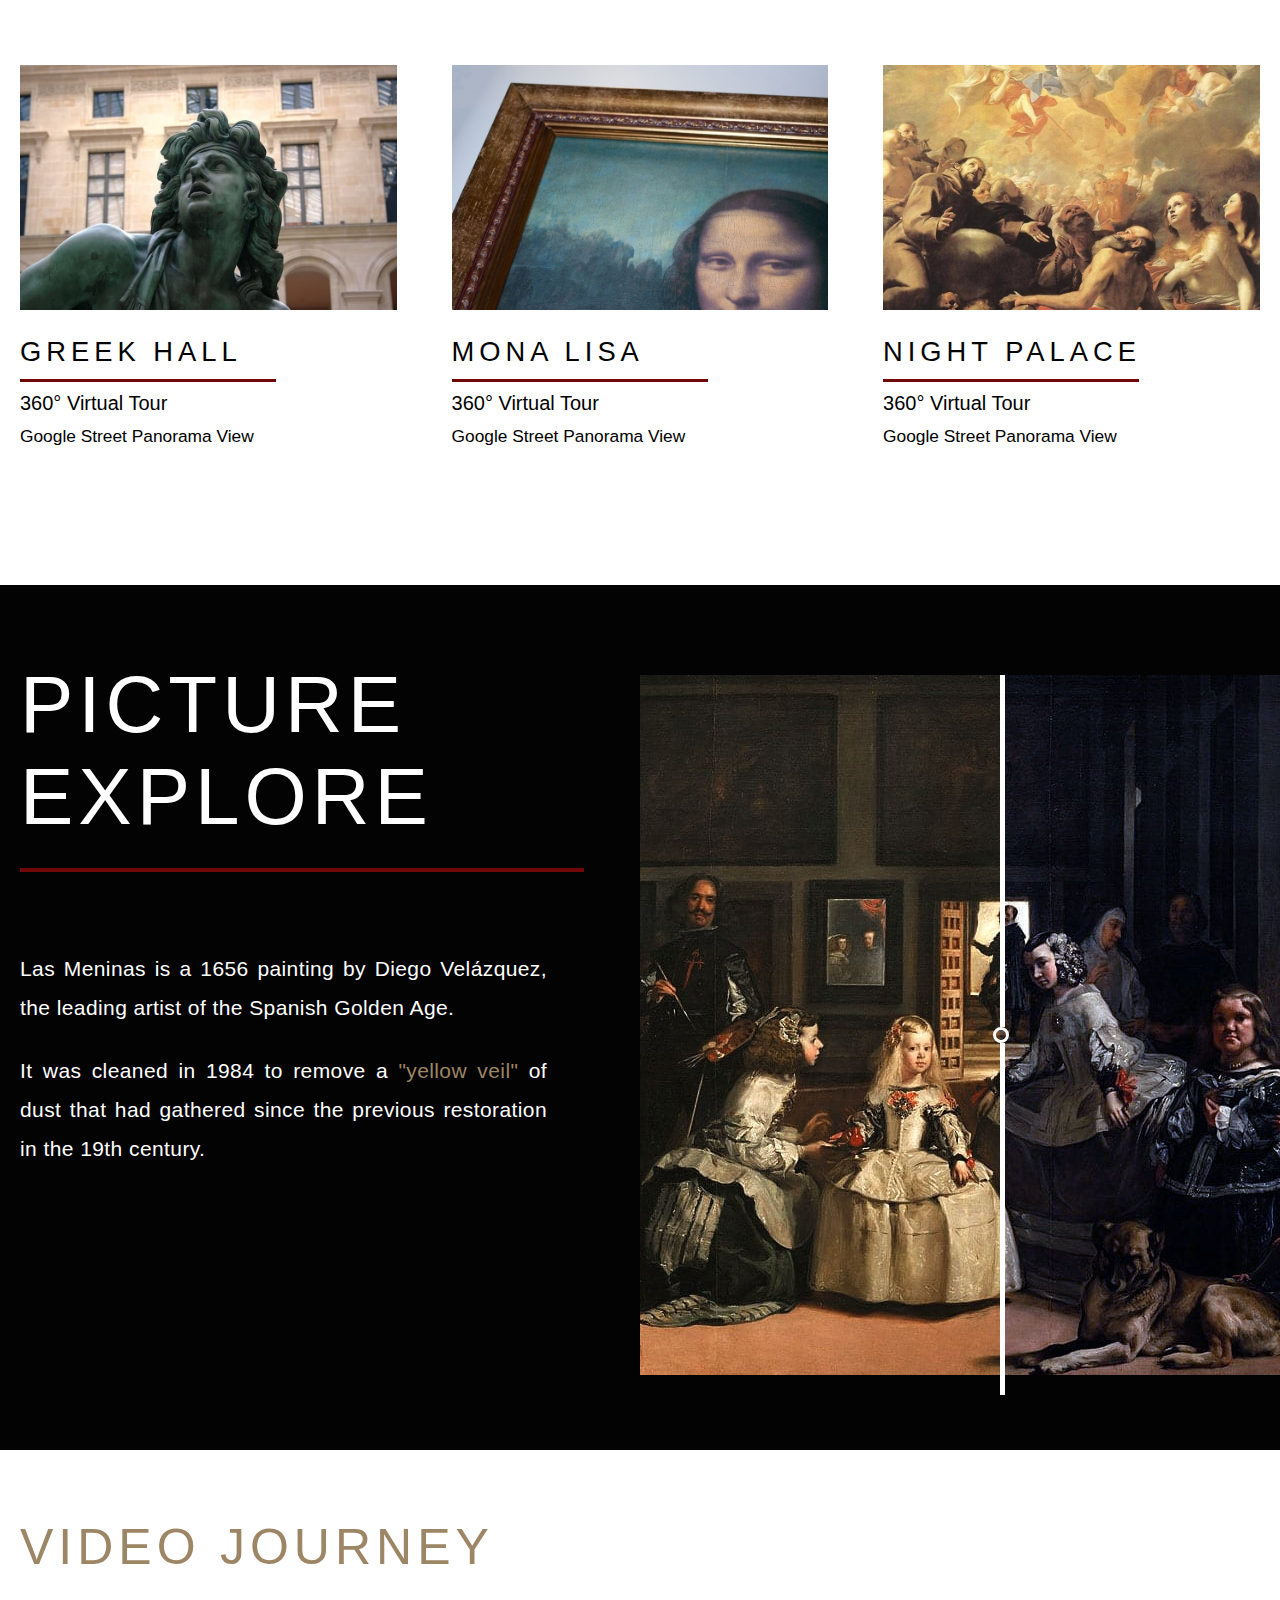
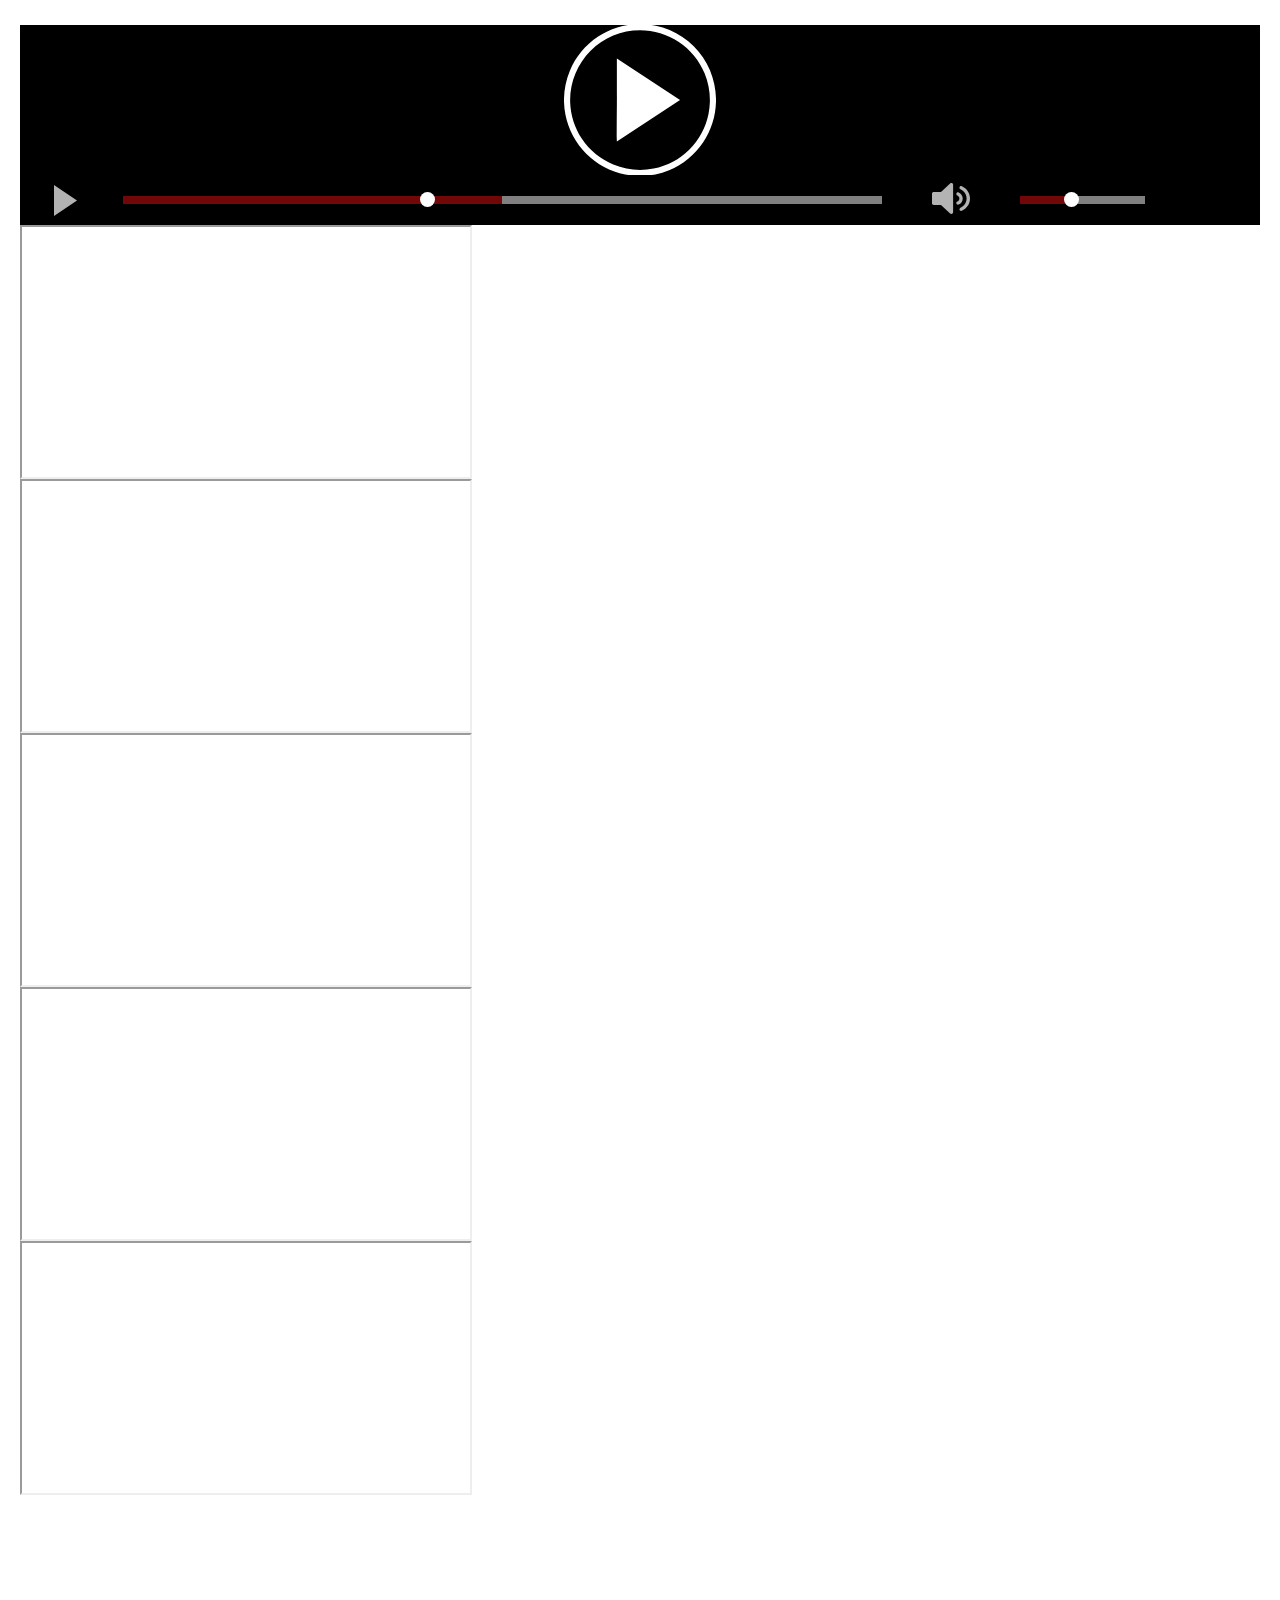
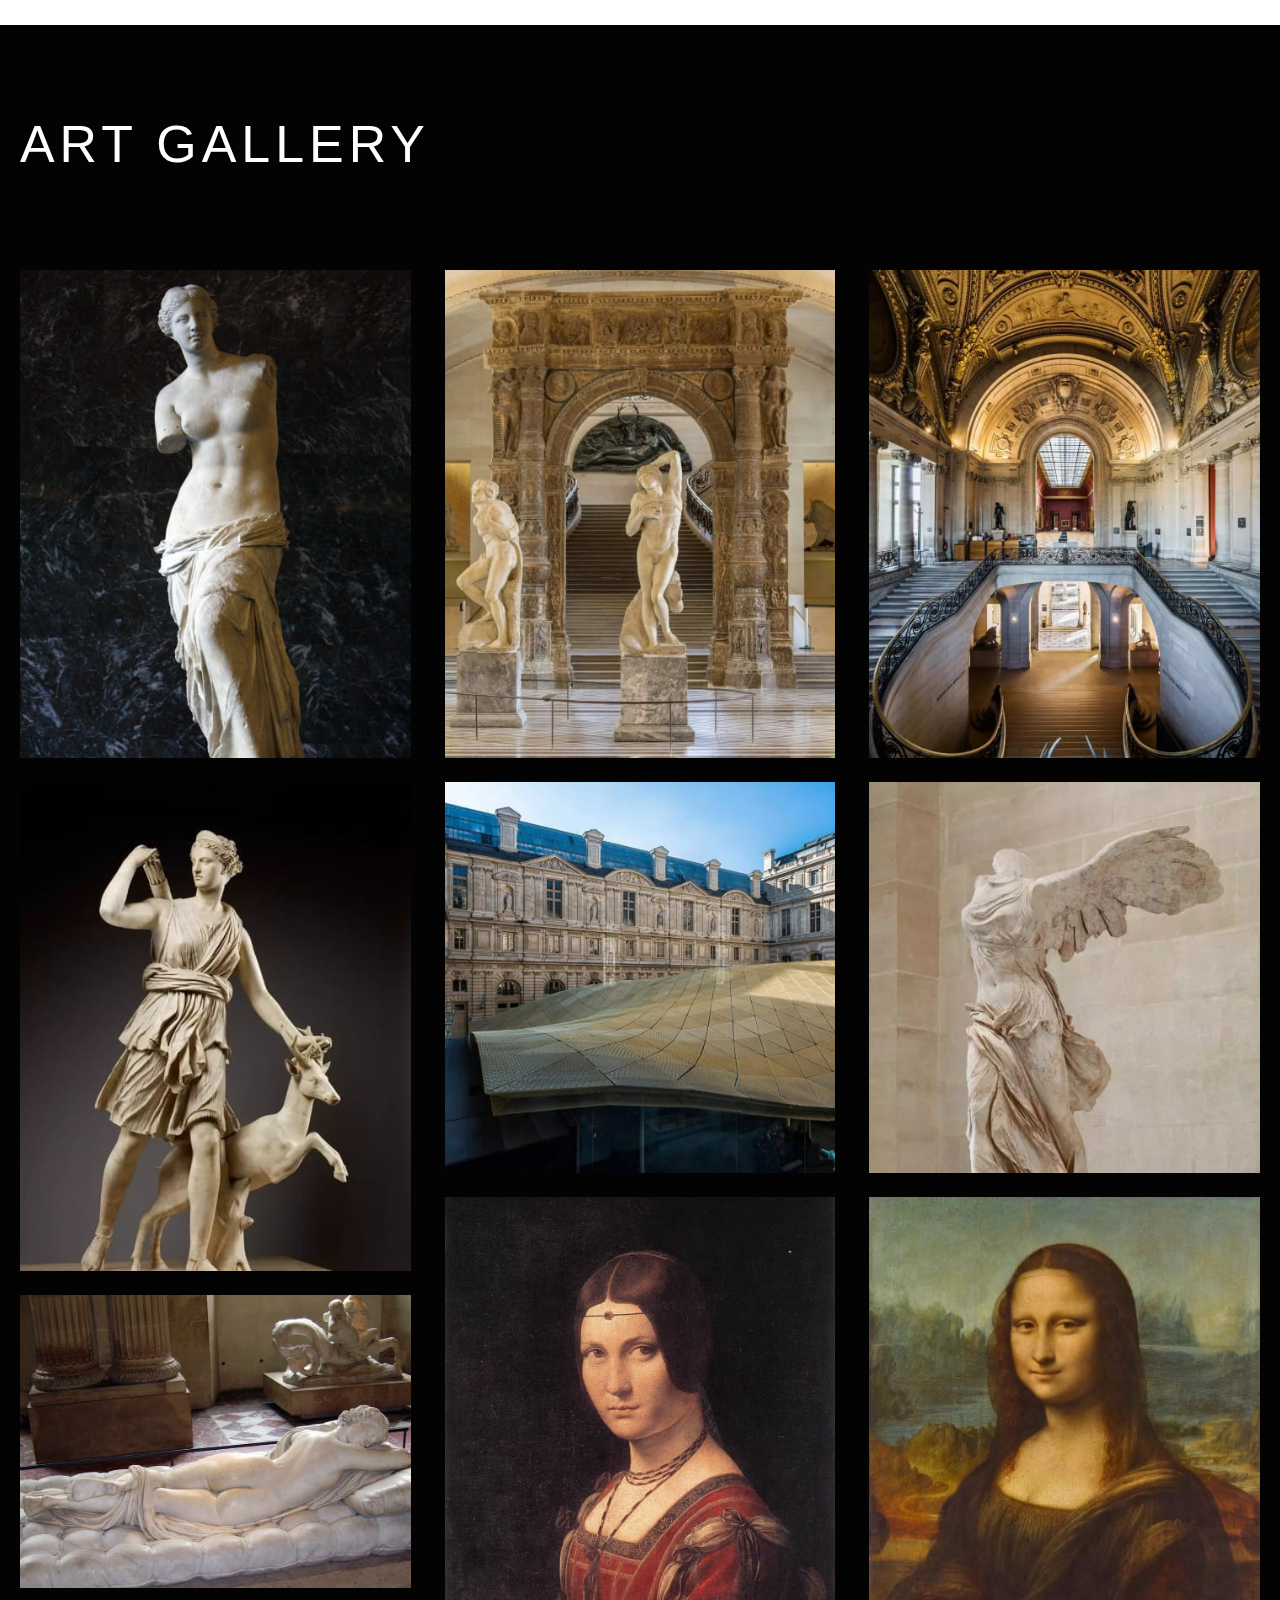
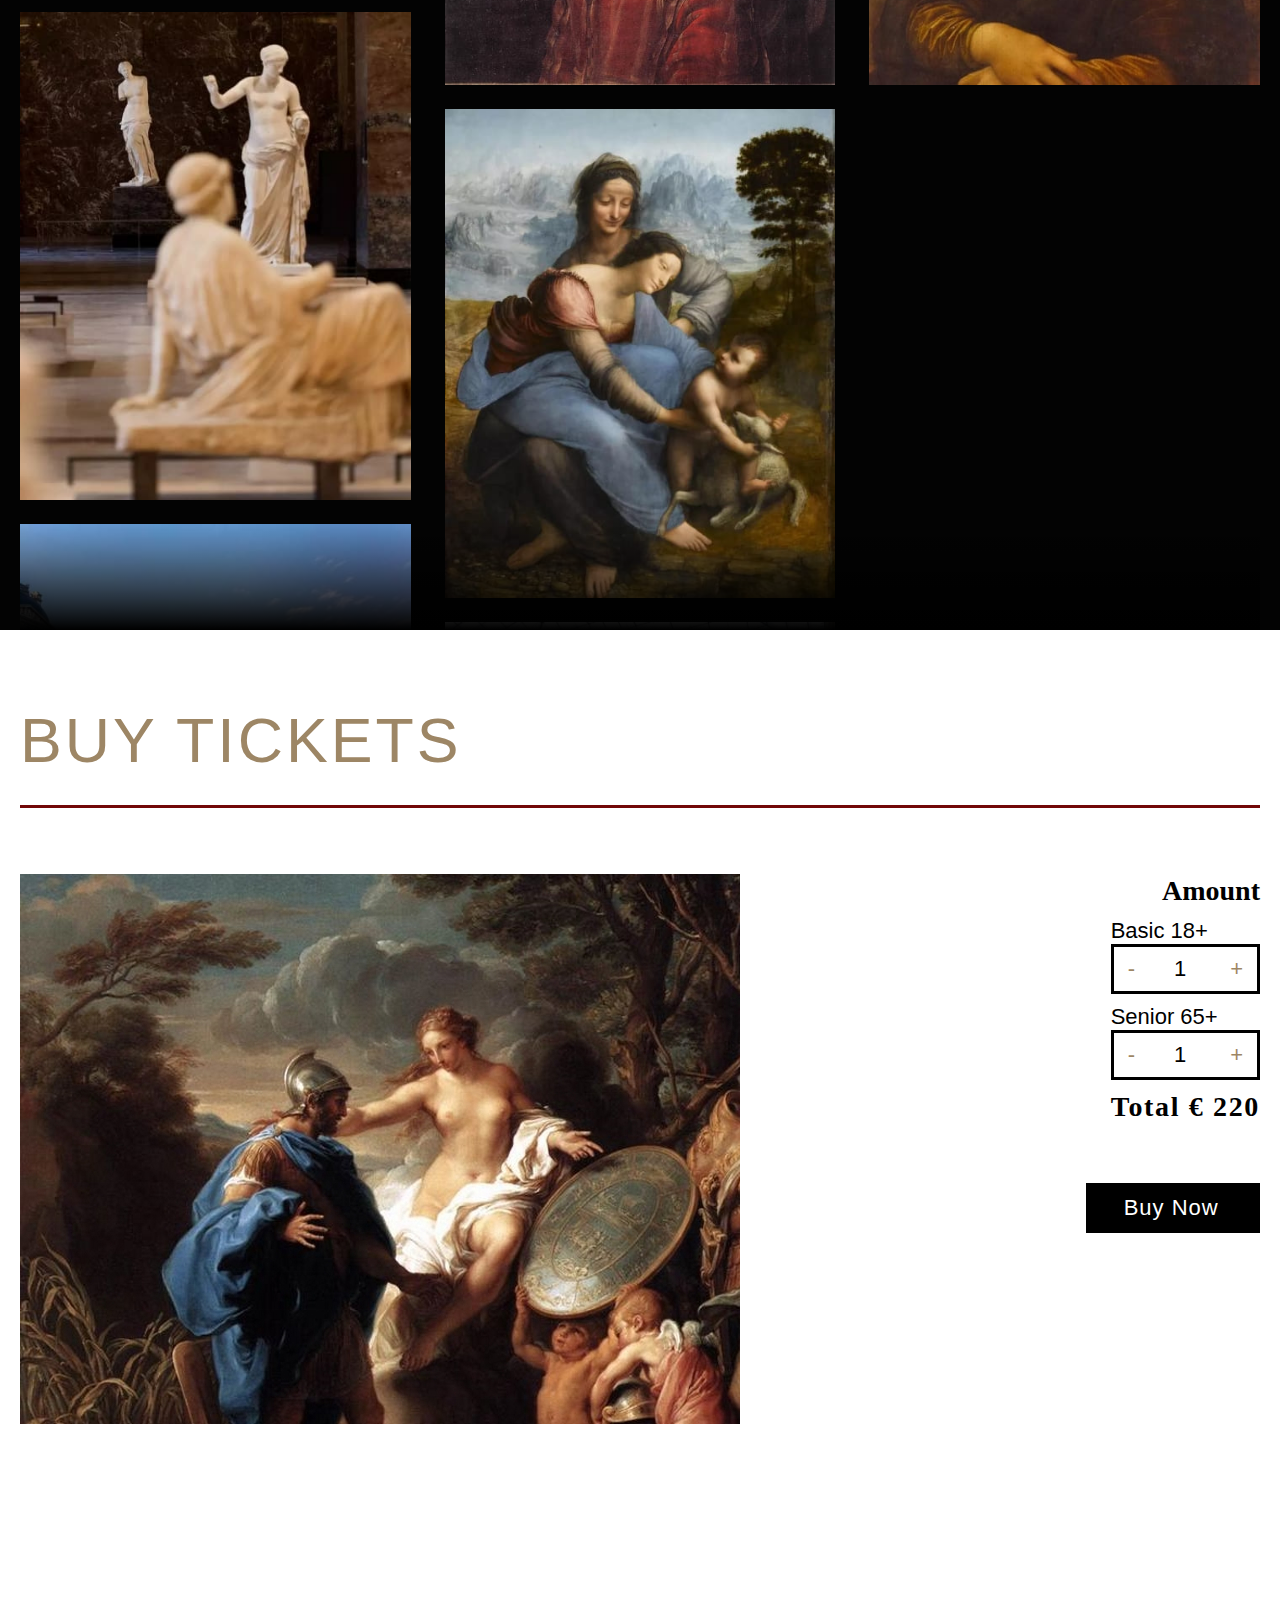
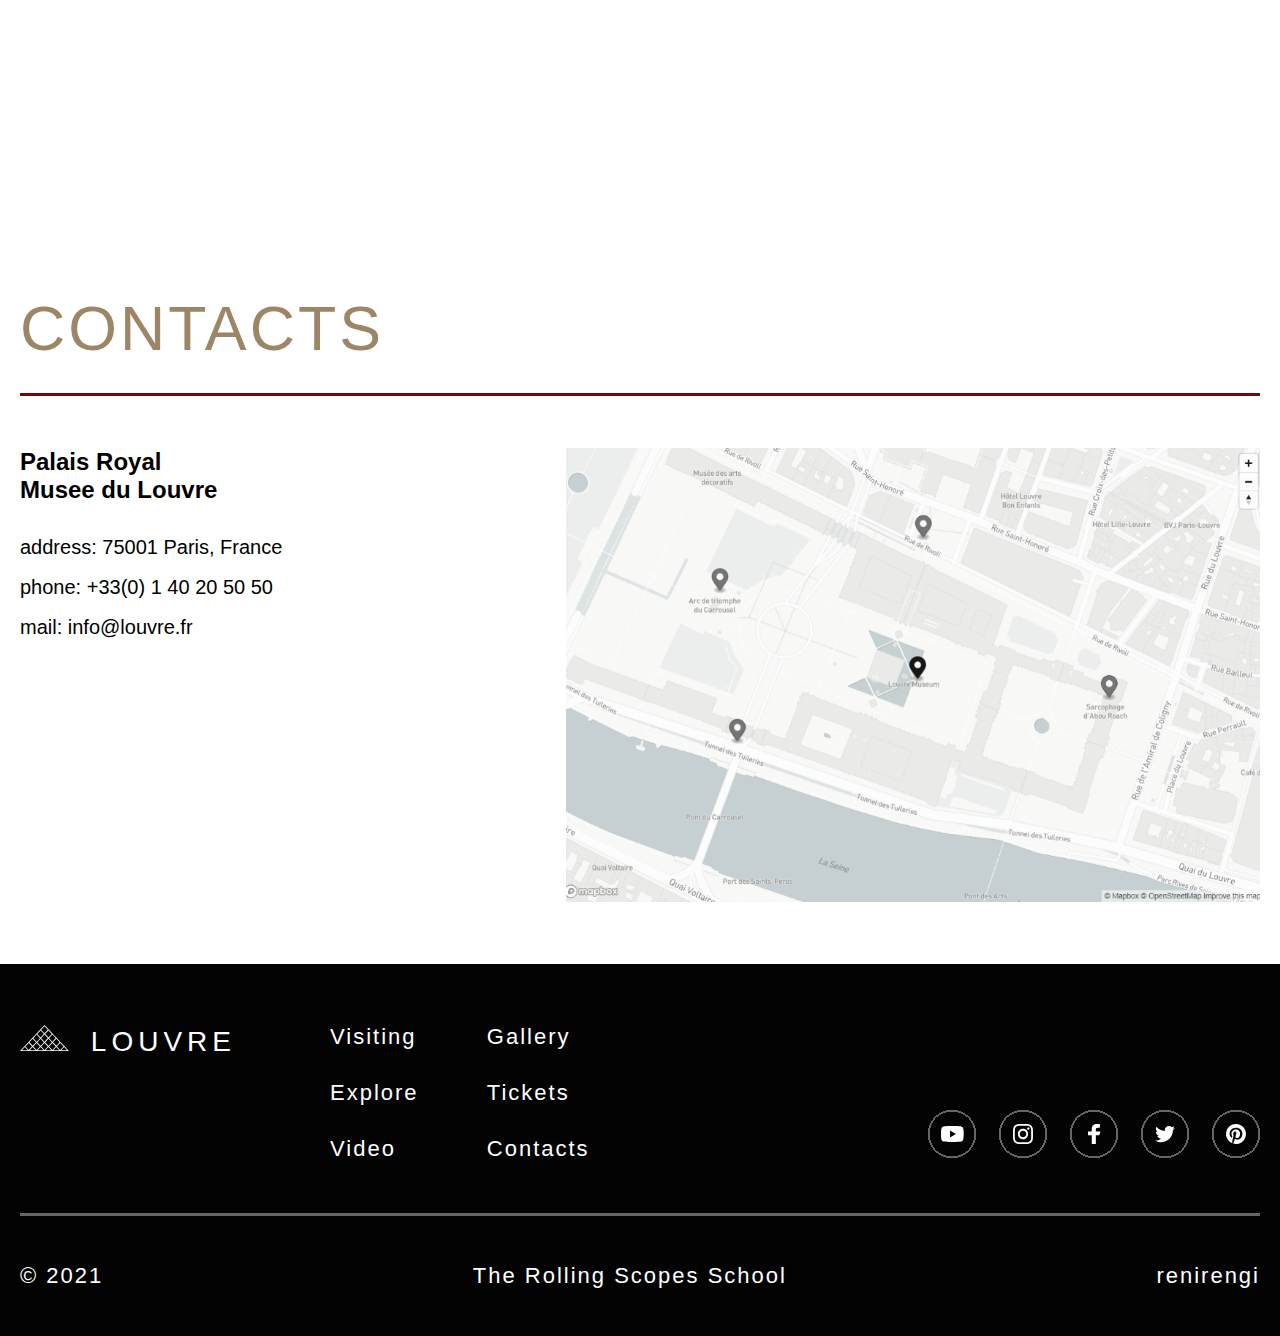
==== commit 2c55d8e8: "WIP" ====
--- a/museum-adaptive/index.html
+++ b/museum-adaptive/index.html
@@ -4,7 +4,11 @@
     <meta charset="utf-8">
     <meta name="viewport" content="width=device-width, initial-scale=1.0">
     <title>Museum</title>
-    <link rel="stylesheet" href="style.css" />
+    <link
+  rel="stylesheet"
+  href="https://unpkg.com/swiper@7/swiper-bundle.min.css"
+/>
+    <link rel="stylesheet" href="styles/style.css" />
     <link rel="icon" href="./assets/svg/Frame.svg">
     <base target="_blank">
   </head>
@@ -195,40 +199,48 @@
             <p class= "hidden-1024 hidden-768 hidden-420">Enter and visit one of the most famous museums in the world and enjoy masterpieces such as Mona Lisa or Hammurabi's Code.
           </div>
           <!-- Player -->
-          <div class="video">
-            <video src="./assets/video/video.mp4" poster="./assets/video/poster.jpg"></video>
-            <button type="button"><img src="./assets/svg/Button_big.svg"></button>
-          </div>
-          <div class="controls">
-            <button class="volume  hidden-1920 hidden-1024" type="button"></button>
-            <button class="play" type="button"><img src="./assets/svg/Play.svg"></button>
-            <input type="range" value="40" min="0" max="100" step="1" class="progress-big">
-            <button class="volume2  hidden-420" type="button"><img src="./assets/svg/Volume.svg"></button>
-            <input type="range" value="40" min="0" max="100" step="1" class="progress">
-            <button class="fullscreen" type="button"><img src="./assets/svg/Fullskrin.svg"></button>
-          </div>
-        </div>
+            <div class="video">
+            <video  id="video-player" src="/assets/video/Petits contes de Printemps - La ruse du Renard 🦊.mp4"></video>
+            <!--<video src="https://www.youtube.com/embed/Vi5D6FKhRmo"></video>
+            <video src="https://www.youtube.com/embed/NOhDysLnTvY"></video>
+            <video src="https://www.youtube.com/embed/zp1BXPX8jcU"></video>
+            <video src="https://www.youtube.com/embed/2OR0OCr6uRE"></video>!-->
+            <button class="big_button_on" id="big_button" type="button"><img src="./assets/svg/Button_big.svg"></button>
+          </div>
+          <div class="controls" id="controls">
+            <button id="mute-left"   class="mute_false  hidden-1920 hidden-1024" type="button"></button>
+            <button  class="action_play" id="action" type="button"><img src="./assets/svg/Play.svg"></button>
+            <input type="range" value="40" min="0" max="100" step="1" class="progress-bar" id="progress-bar">
+            <button id="mute-right" class="mute_false  hidden-420" type="button"><img src="./assets/svg/Volume.svg"></button>
+            <input type="range" value="40" min="0" max="100" step="1" class="volume" id="volume">
+            <button id="fullscreen" class="fullscreen_false"></button>
+          </div>
+
         <!-- Gallery-->
-        <div class="video-gallery">
-          <iframe loading="lazy" src="https://www.youtube.com/embed/aWmJ5DgyWPI" title="YouTube video player"  allow="accelerometer; autoplay; clipboard-write; encrypted-media; gyroscope; picture-in-picture" allowfullscreen></iframe>
-          <iframe loading="lazy" src="https://www.youtube.com/embed/Vi5D6FKhRmo" title="YouTube video player"  allow="accelerometer; autoplay; clipboard-write; encrypted-media; gyroscope; picture-in-picture" allowfullscreen></iframe>
-          <iframe class="hidden-768" loading="lazy" src="https://www.youtube.com/embed/NOhDysLnTvY" title="YouTube video player"  allow="accelerometer; autoplay; clipboard-write; encrypted-media; gyroscope; picture-in-picture" allowfullscreen></iframe>
-        </div>
-        <div class="video-gallery-button">
-          <img src="assets/svg/video-slider-pagination.svg" alt="button">
-          <!--<button class="left"></button>
-            <div class="video-dots">
-              <span class="video-dot video-dot-active"></span>
-              <span class="video-dot"></span>
-              <span class="video-dot"></span>
-              <span class="video-dot"></span>
-              <span class="video-dot"></span>
-            </div>
-            <button class="right"></button>-->
-        </div>
-        </div>
-      </section>
-      <!-- Art-gallery -->
+        <div class="swiper-container">
+
+          <div class="swiper">
+          <div class="swiper-wrapper">
+           <div class="swiper-slide"><iframe loading="lazy" src="https://www.youtube.com/embed/aWmJ5DgyWPI" title="YouTube video player"  allow="accelerometer; autoplay; clipboard-write; encrypted-media; gyroscope; picture-in-picture" allowfullscreen></iframe></div>
+           <div class="swiper-slide"><iframe loading="lazy" src="https://www.youtube.com/embed/Vi5D6FKhRmo" title="YouTube video player"  allow="accelerometer; autoplay; clipboard-write; encrypted-media; gyroscope; picture-in-picture" allowfullscreen></iframe></div>
+           <div class="swiper-slide"><iframe loading="lazy" src="https://www.youtube.com/embed/NOhDysLnTvY" title="YouTube video player"  allow="accelerometer; autoplay; clipboard-write; encrypted-media; gyroscope; picture-in-picture" allowfullscreen></iframe></div>
+           <div class="swiper-slide"><iframe loading="lazy" src="https://www.youtube.com/embed/zp1BXPX8jcU" title="YouTube video player"  allow="accelerometer; autoplay; clipboard-write; encrypted-media; gyroscope; picture-in-picture" allowfullscreen></iframe></div>
+           <div class="swiper-slide"><iframe loading="lazy" src="https://www.youtube.com/embed/2OR0OCr6uRE" title="YouTube video player"  allow="accelerometer; autoplay; clipboard-write; encrypted-media; gyroscope; picture-in-picture" allowfullscreen></iframe></div>
+          </div>
+           </div>
+           <div class="button-bottom">
+            <div class="swiper-button-prev">
+           <div></div>
+          </div>
+          <div class="swiper-pagination">
+          </div>
+          <div class="swiper-button-next">
+            <div></div>
+          </div>
+          </div>
+         </div>
+        </section>
+         <!-- Art-gallery -->
       <section class="wrap-dark">
         <div class="container section art-gallery">
           <h2>Art gallery</h2>
@@ -363,7 +375,7 @@
       <a href="#modal-close-anchor" class="modal-close"></a>
       <div class="modal-body">
         <a href="#modal-close-anchor" class="close-btn"></a>
-        <form action=# class="ticket-form">
+        <form action="/my-handling-form-page" method="post" class="ticket-form">
           <div class="content-left">
             <div class="form-logo">
               <img src="assets/svg/logo-gold.svg" alt="">
@@ -371,7 +383,7 @@
             <h4 class="form-logo-title">Booking ticket</h4>
             <p class="modal-tour">Tour to Louvre</p>
             <input type="date" class="date" name="date" id="date" value="2021-08-19">
-            </input>            
+            </input>
             <input type="time" class="time" name="time" id="time" value="16:30">
             </input>
             <input type="text" class="name" name="name" id="name" placeholder="Name">
@@ -439,17 +451,47 @@
             <div class="content-right-middle-total">
               <p class="content-right-middle-total-p">Total:<span class="total-price">60 </span>€</p>
             </div>
-            <div class="credit-card"></div>
-            <div class="credit-card-double hidden-1920 hidden-1024 hidden-768"></div>
-            <button type="submit" class="book-btn">Book</button>
+            <div class="content-right-bottom">
+              <div class="cards">
+                 <div class="card-upper">
+                    <img src="assets/img/Laibls.jpg" alt=" ">
+                    <div class="cart-left">
+                       <div class="card-input">
+                          <p class="card-name">Card name<br>
+                             <input type="tel" name="card" value="" size="10">  </p>
+                       </div>
+                       <div class="card-input-month">
+                          <p class="card-name">Expiration date<br>
+                          <input type="number" name="card-month" value="03" min="01" max="12"></p>
+                       </div>
+                    <div class="card-input-years">
+                       <input type="number" name="card-years" value="2024" min="2021" max="2024">
+                    </div>
+                   </div>
+                   <div class="cardholder-name">
+                       <p class="card-name">Cardholder name<br>
+                       <input type="tel" name="card" value="" size="10"></p>
+                    </div>
+                 </div>
+                 <div class="card-nether">
+                    <div class="belt"></div>
+                    <div class="CVV-card">
+                       <p class="card-name">CVC/CVV<br>
+                          <input type="tel" name="card" value="" size="10"><br>
+                          <span>The last<br>3 or 4 digits<br>on back<br>of the card</span></p>
+                    </div>
+                    <button type="submit">Book</button>
+                 </div>
+
+                </div>
+              </div>
+            </div>
+
           </div>
         </form>
       </div>
     </div>
-    <script src="explore.js"></script>
-    <script src="art-gallery.js"></script>
-    <script src="form.js"></script>
-    <script src="video.js"></script>
-    <script src="welcome.js"></script>
+    <script src="https://unpkg.com/swiper@7/swiper-bundle.min.js"></script>
+    <script type="module" src="js/index.js"></script>
   </body>
 </html>--- a/museum-adaptive/styles/style.css
+++ b/museum-adaptive/styles/style.css
@@ -0,0 +1,211 @@
+  @import 'header.css';
+
+  @import 'welcome-section.css';
+
+  @import 'visiting-section.css';
+
+  @import 'explore-section.css';
+
+  @import 'video-section.css';
+
+  @import 'art-gallery.css';
+
+  @import 'ticket-section.css';
+
+  @import 'contacts-section.css';
+
+  @import 'footer.css';
+
+  @import 'dialog.css';
+
+  @font-face {
+  font-family: Roboto;
+  src: url("./assets/fonts/Roboto-Thin.ttf");
+  }
+
+  @font-face {
+  font-family: Roboto-regular;
+  src: url("./assets/fonts/Roboto-Regular.ttf");
+  }
+
+  @font-face {
+  font-family: Forum;
+  src: url("./assets/fonts/Forum-Regular.ttf");
+  }
+
+  @font-face {
+  font-family: Roboto-bold;
+  src: url("./assets/fonts/Roboto-Bold.ttf");
+  }
+
+  @font-face {
+  font-family: Roboto-medium;
+  src: url("./assets/fonts/Roboto-Medium.ttf");
+  }
+
+  @font-face {
+  font-family: Roboto-light;
+  src: url("./assets/fonts/Roboto-Light.ttf");
+  }
+
+  @font-face {
+  font-family: Roboto-thin;
+  src: url("./assets/fonts/Roboto-Thin.ttf");
+  }
+
+  :root {
+  --bg-dark: #030303;
+  --dark-red: #710707;
+  --font-gold: #9d8665;
+  --font-white: #ffff;
+  --Forum: 'Forum', sans-serif;
+  --Roboto: 'Roboto', sans-serif;
+  --Roboto-bold: 'Roboto-bold', sans-serif;
+  --Roboto-medium: 'Roboto-medium', sans-serif;
+  --Roboto-light: 'Roboto-light', sans-serif;
+  --Roboto-regular: 'Roboto-regular', sans-serif;
+  --Roboto-thin: 'Roboto-thin', sans-serif;
+  }
+
+  * {
+  box-sizing: border-box;
+  margin: 0;
+  padding: 0;
+  }
+
+  a {
+  text-decoration: none;
+  }
+
+  html {
+  scroll-behavior: smooth;
+  }
+
+  img{
+    object-fit: cover;
+  } 
+
+   .wrap-dark {
+  margin: 0 auto;
+  background-color: var(--bg-dark);
+  color: var(--font-white);
+  }
+
+  .wrap-dark a:link {
+  color: var(--font-white);
+  }
+
+  .wrap-dark a:visited {
+  color: var(--font-white);
+  }
+
+  .wrap-dark a:hover {
+  color: var(--font-gold);
+  }
+
+  .wrap-white {
+  padding-left: 12.6%;
+  padding-right: 12.6%;
+  background-color: var(--font-white);
+  max-height: 2150px;
+
+  }
+
+  .wrap-video {
+  padding-left: 12.6%;
+  padding-right: 12.6%;
+  padding-top: 75px;
+  padding-bottom: 75px;
+  background-color: var(--font-white);
+  }
+
+  .container {
+  margin: 0px auto;
+  max-height: 9934px;
+  max-width: 1440px;
+  }
+
+  .title-padding {
+  text-align: justify;
+  font-family: var(--Roboto);
+  font-size: 30px;
+  letter-spacing: 3px;
+  }
+
+  .section-title {
+  justify-content: space-between;
+  margin: 0px;
+  padding-bottom: 11px;
+  border-bottom: 3px solid var(--dark-red);
+  font-family: "Forum", sans-serif;
+  font-size: 80px;
+  text-transform: uppercase;
+  }
+
+
+  @media (max-width: 1473px) and (min-width: 1024px)
+  {
+  .wrap-dark,
+  .wrap-white,
+  .wrap-video {
+  padding-right: 20px;
+  padding-left: 20px;
+  }
+
+  .hidden-1024{
+   display:none;
+  }
+
+  .container {
+  margin: 0px auto;
+  /*max-width: 984px;*/
+  }
+
+  .wrap-video{
+  padding-top: 60px;
+  }
+  }
+
+  @media (max-width: 768px)
+  { .wrap-dark,
+  .wrap-white,
+  .wrap-video {
+  padding-right: 2.6%;
+  padding-left: 2.6%;
+  }
+
+  .wrap-video{
+  padding-top: 42px;
+  padding-bottom: 79px;
+  }
+
+  .container {
+  margin: 0px auto;
+  max-width: 728px;
+  }
+  }
+
+  @media (max-width:480px)
+  {  
+  .wrap-dark,
+  .wrap-white,
+  .wrap-video {
+  padding-right: 4.7%;
+  padding-left: 4.7%;
+  }
+
+  .wrap-video{
+  padding-top: 36px;
+  padding-bottom: 40px;
+  }
+
+  .container {
+  margin: 0px auto;
+  max-width: 380px;
+
+  }
+   .hidden-420{
+     display:none;
+   }
+
+  }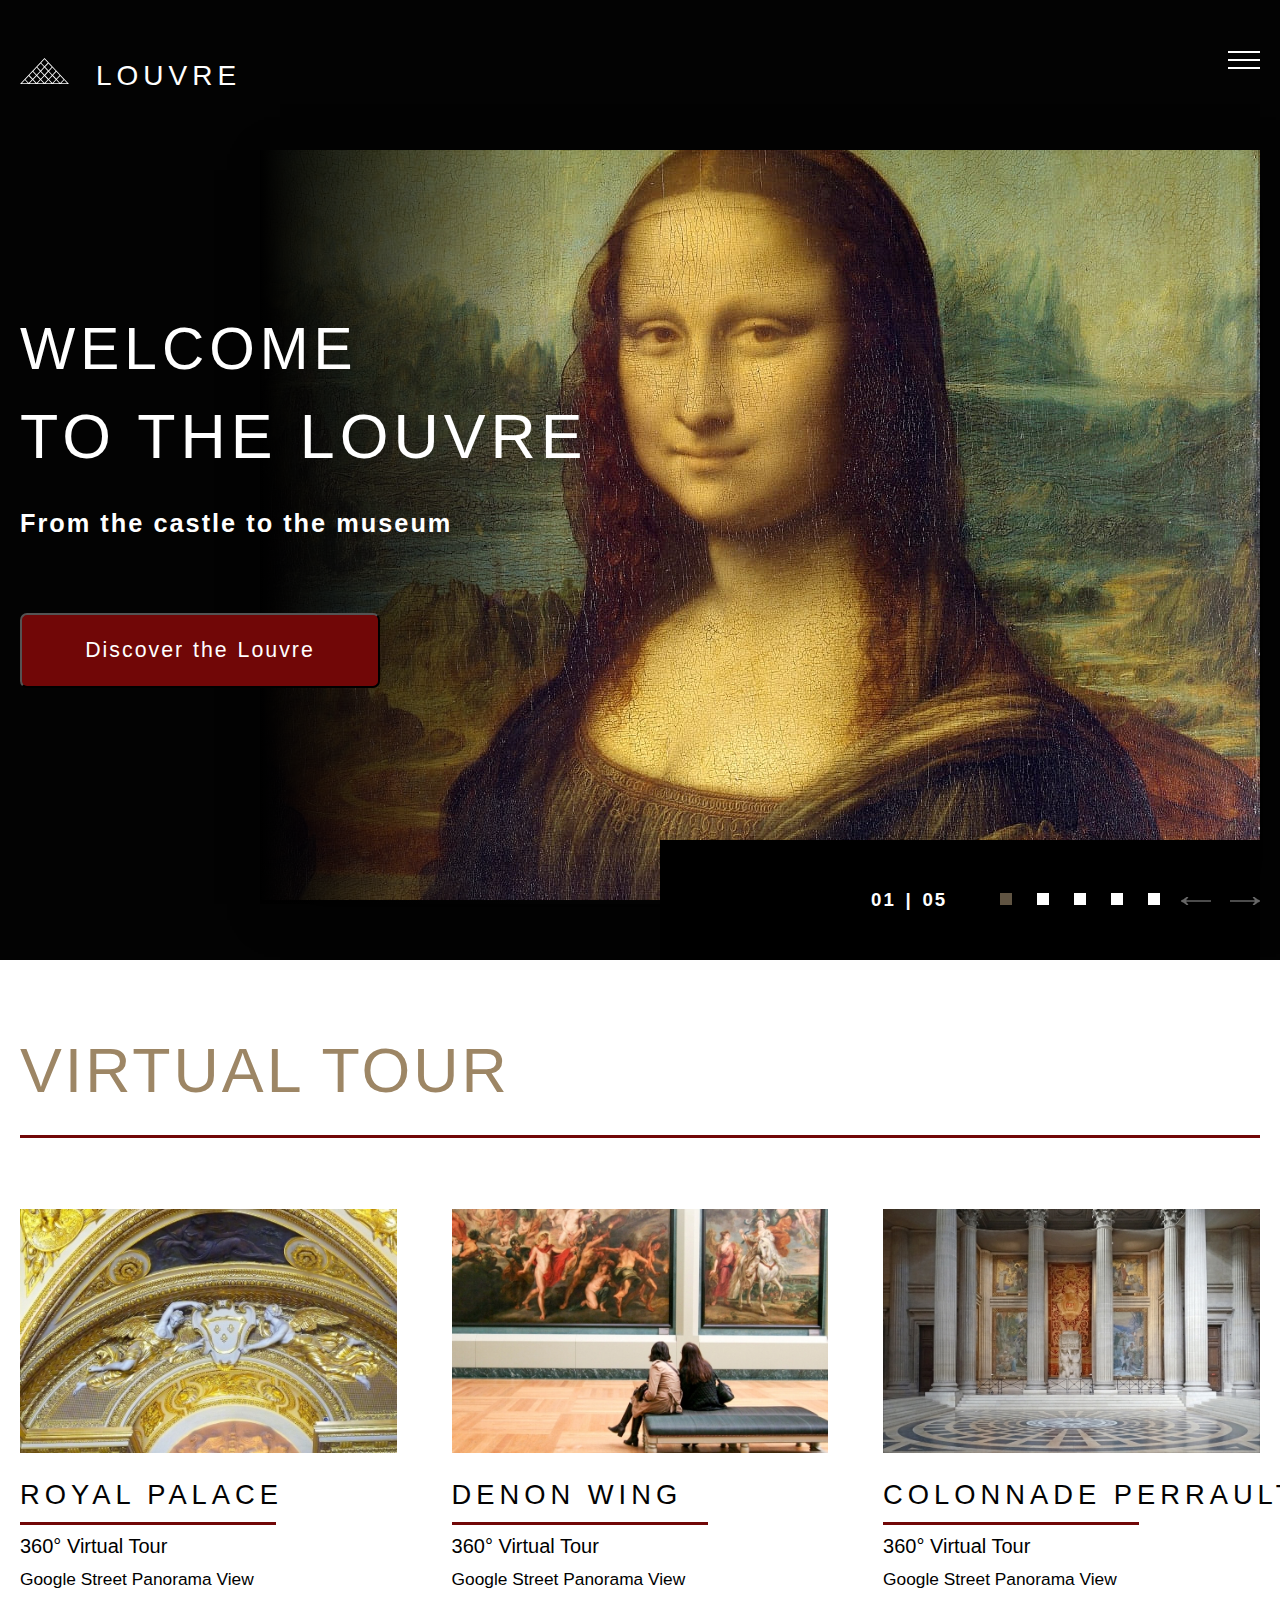
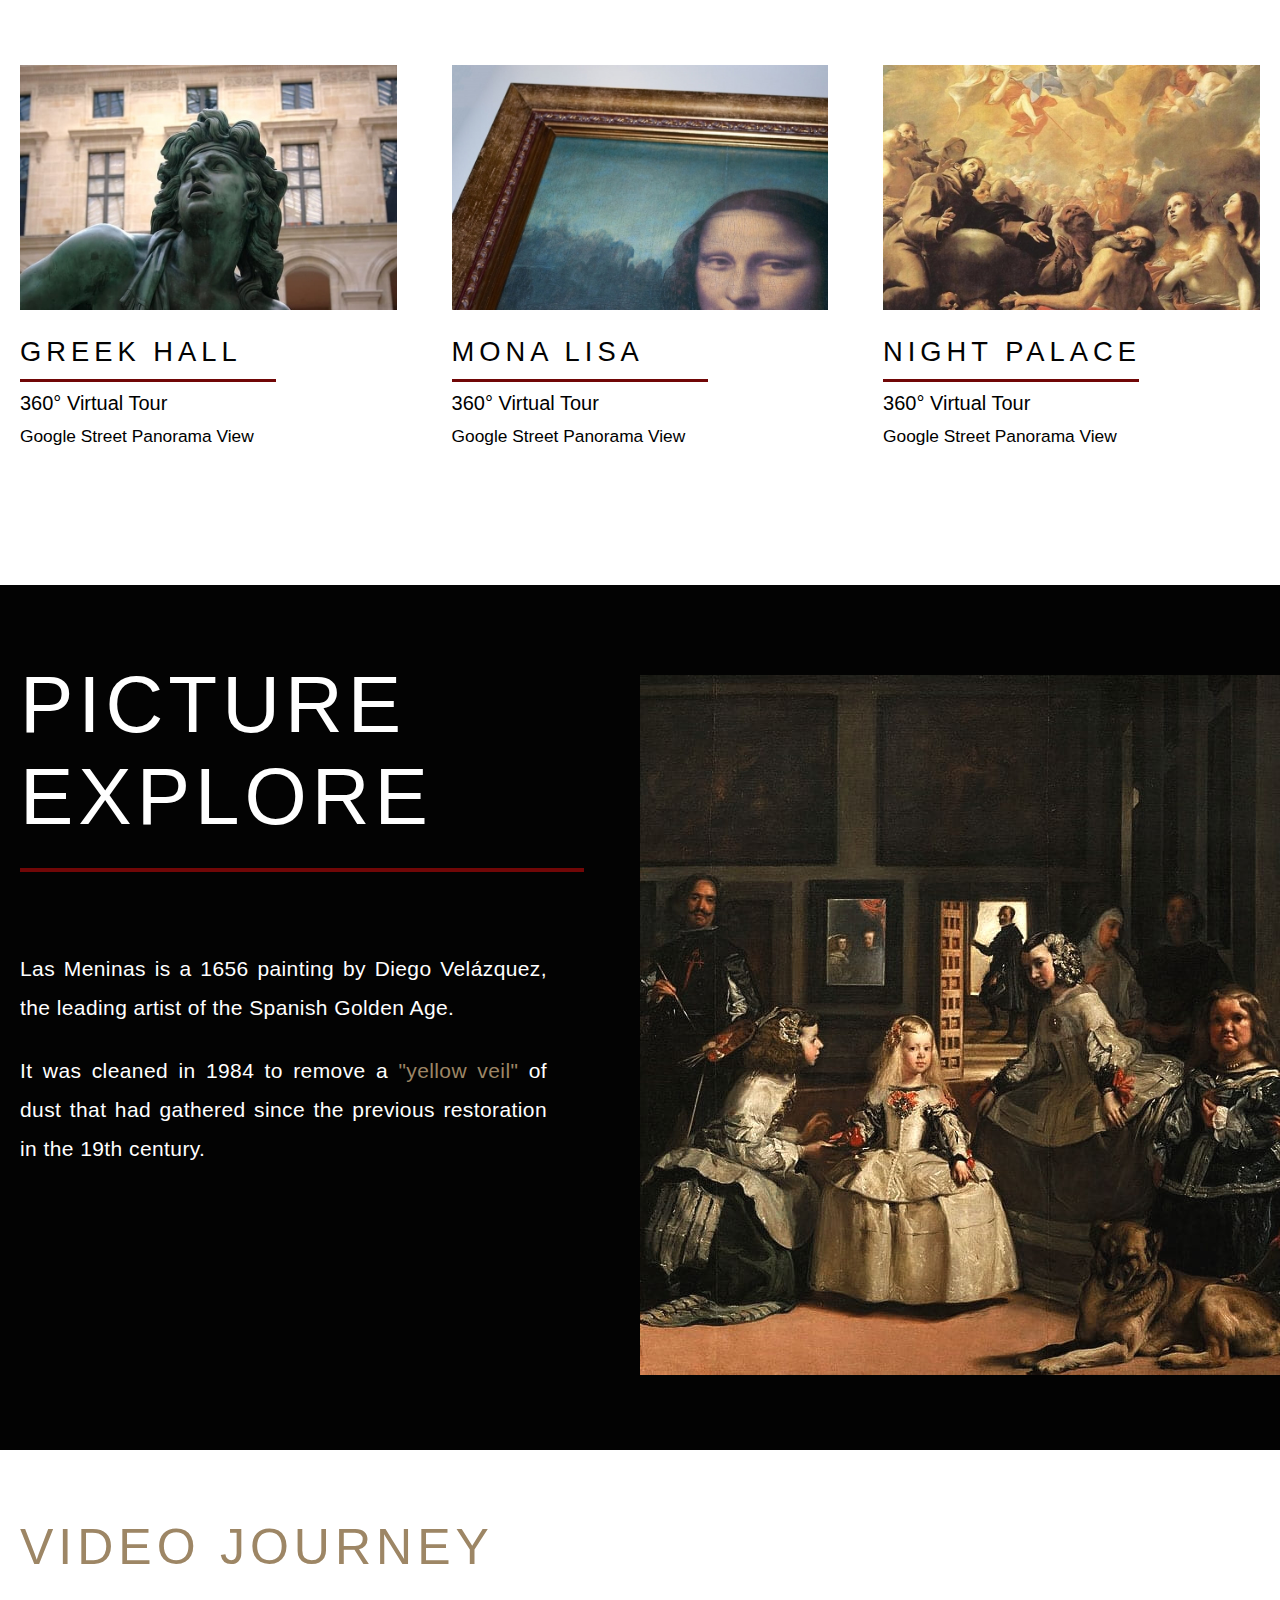
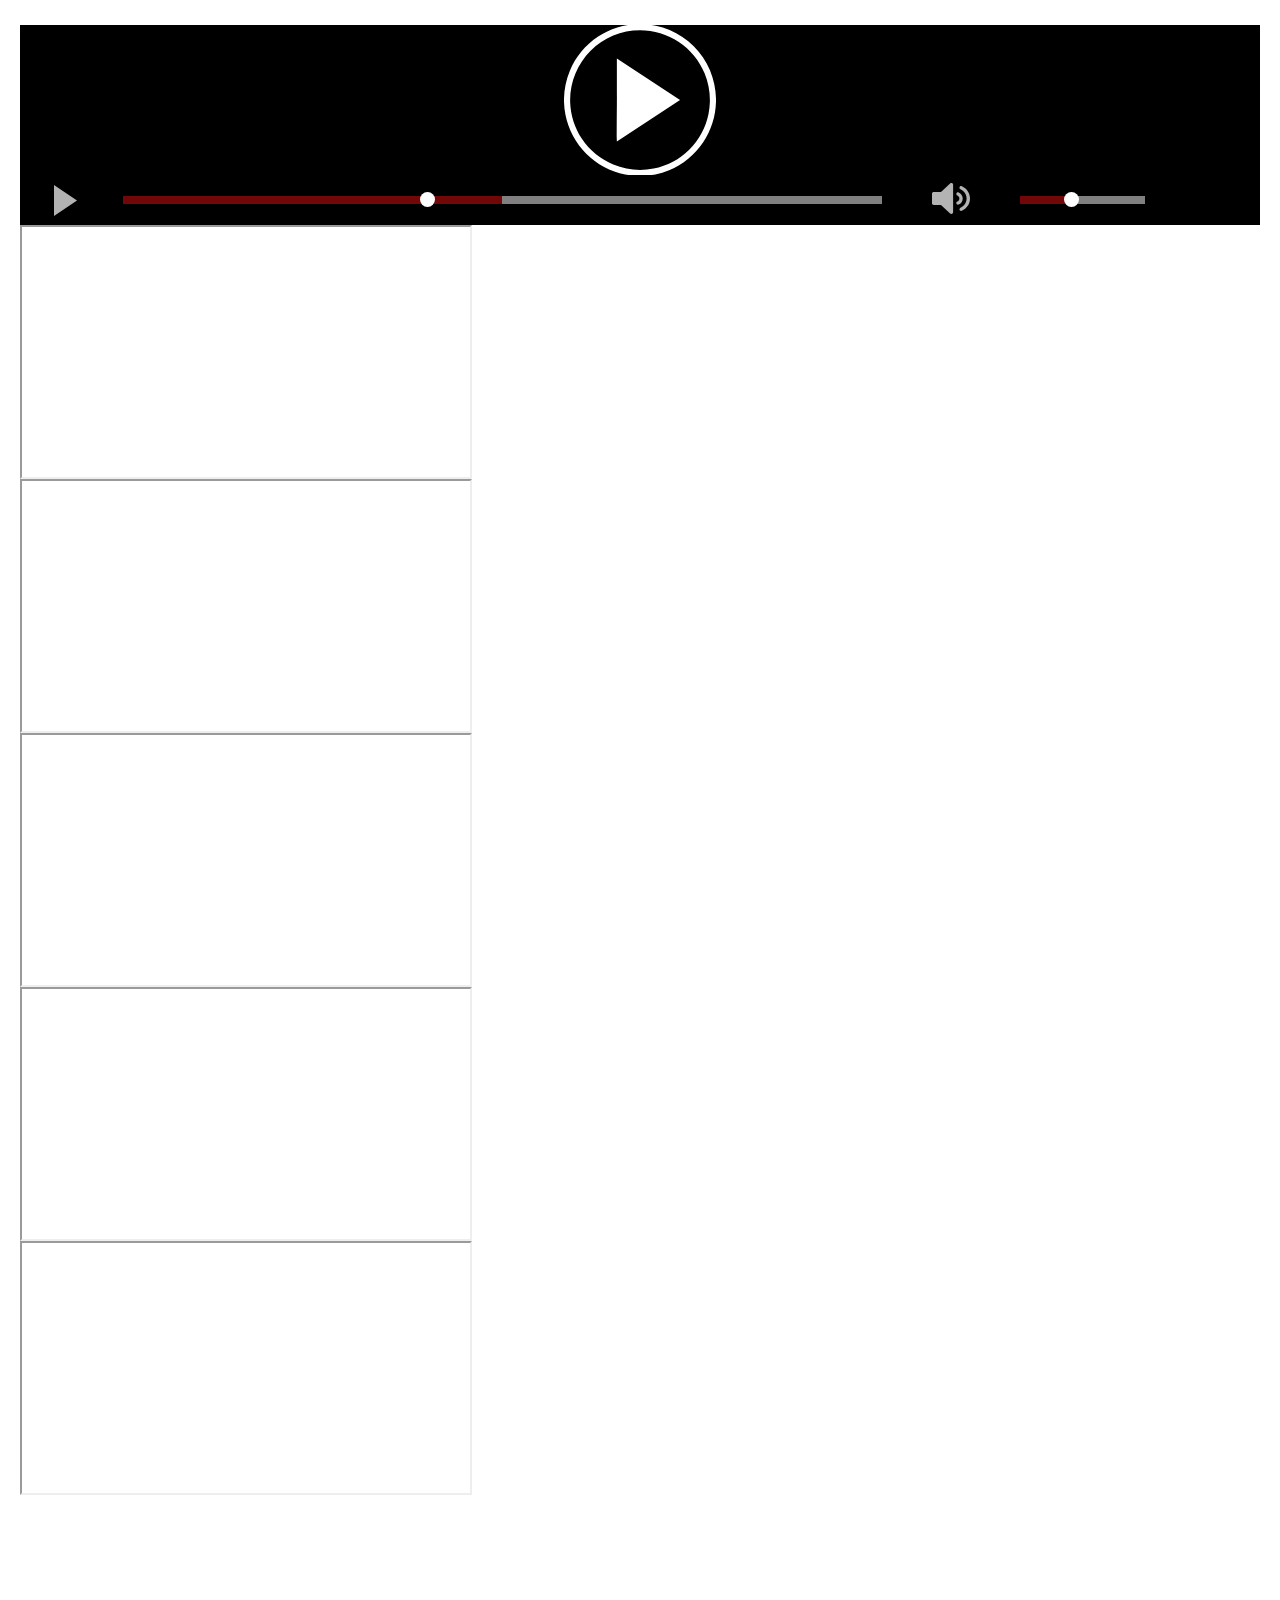
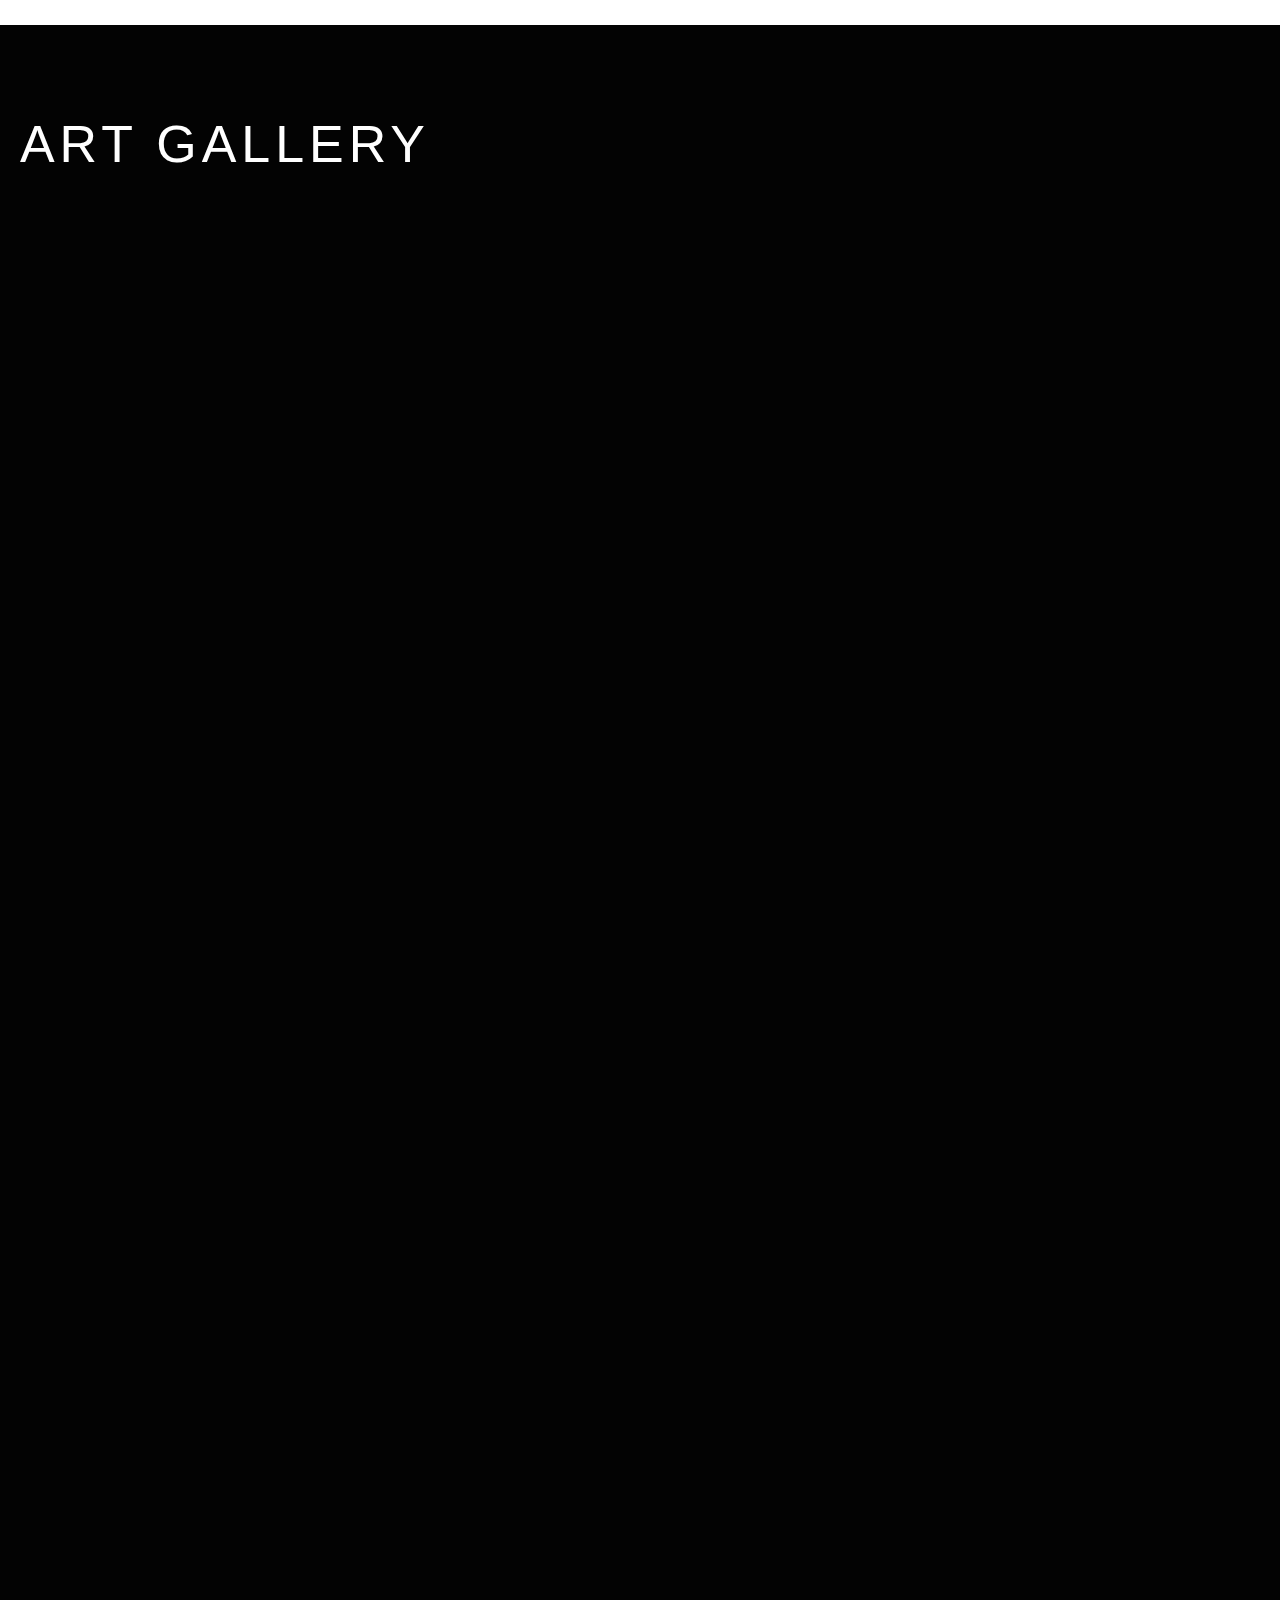
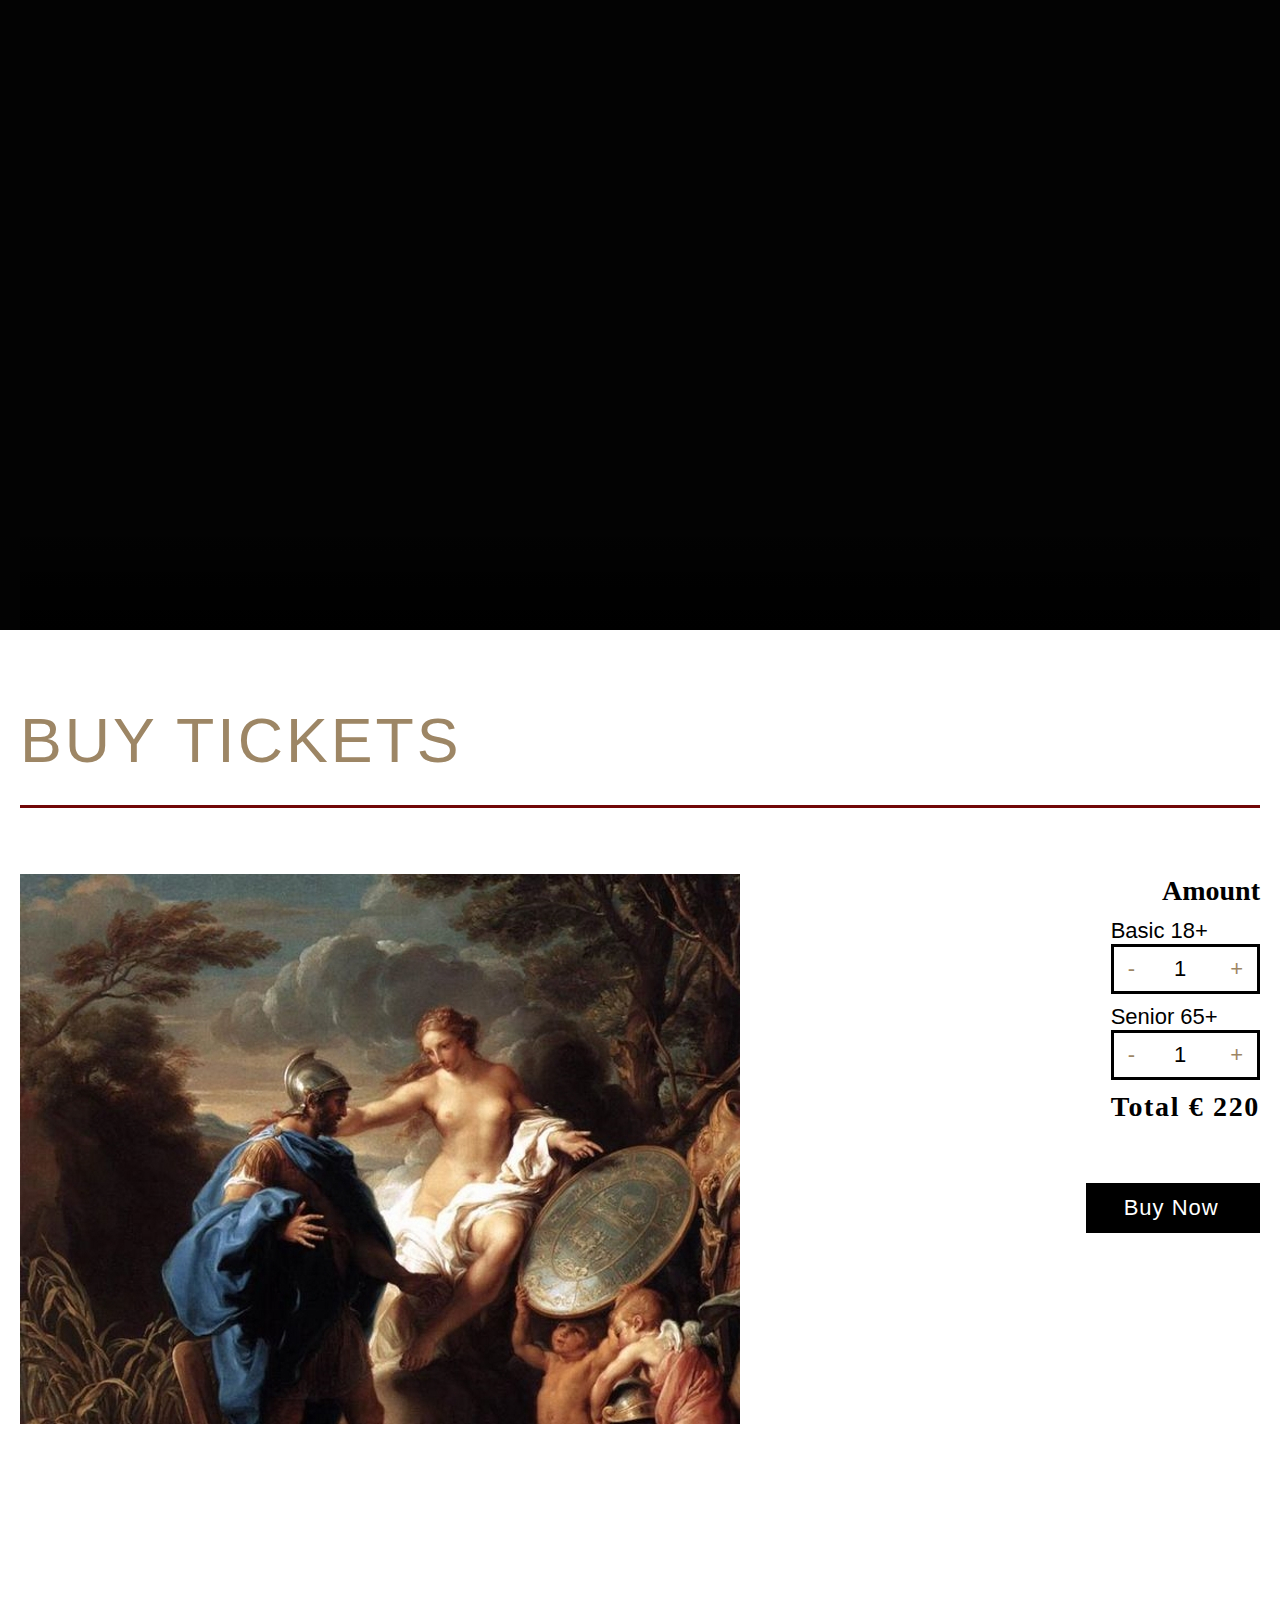
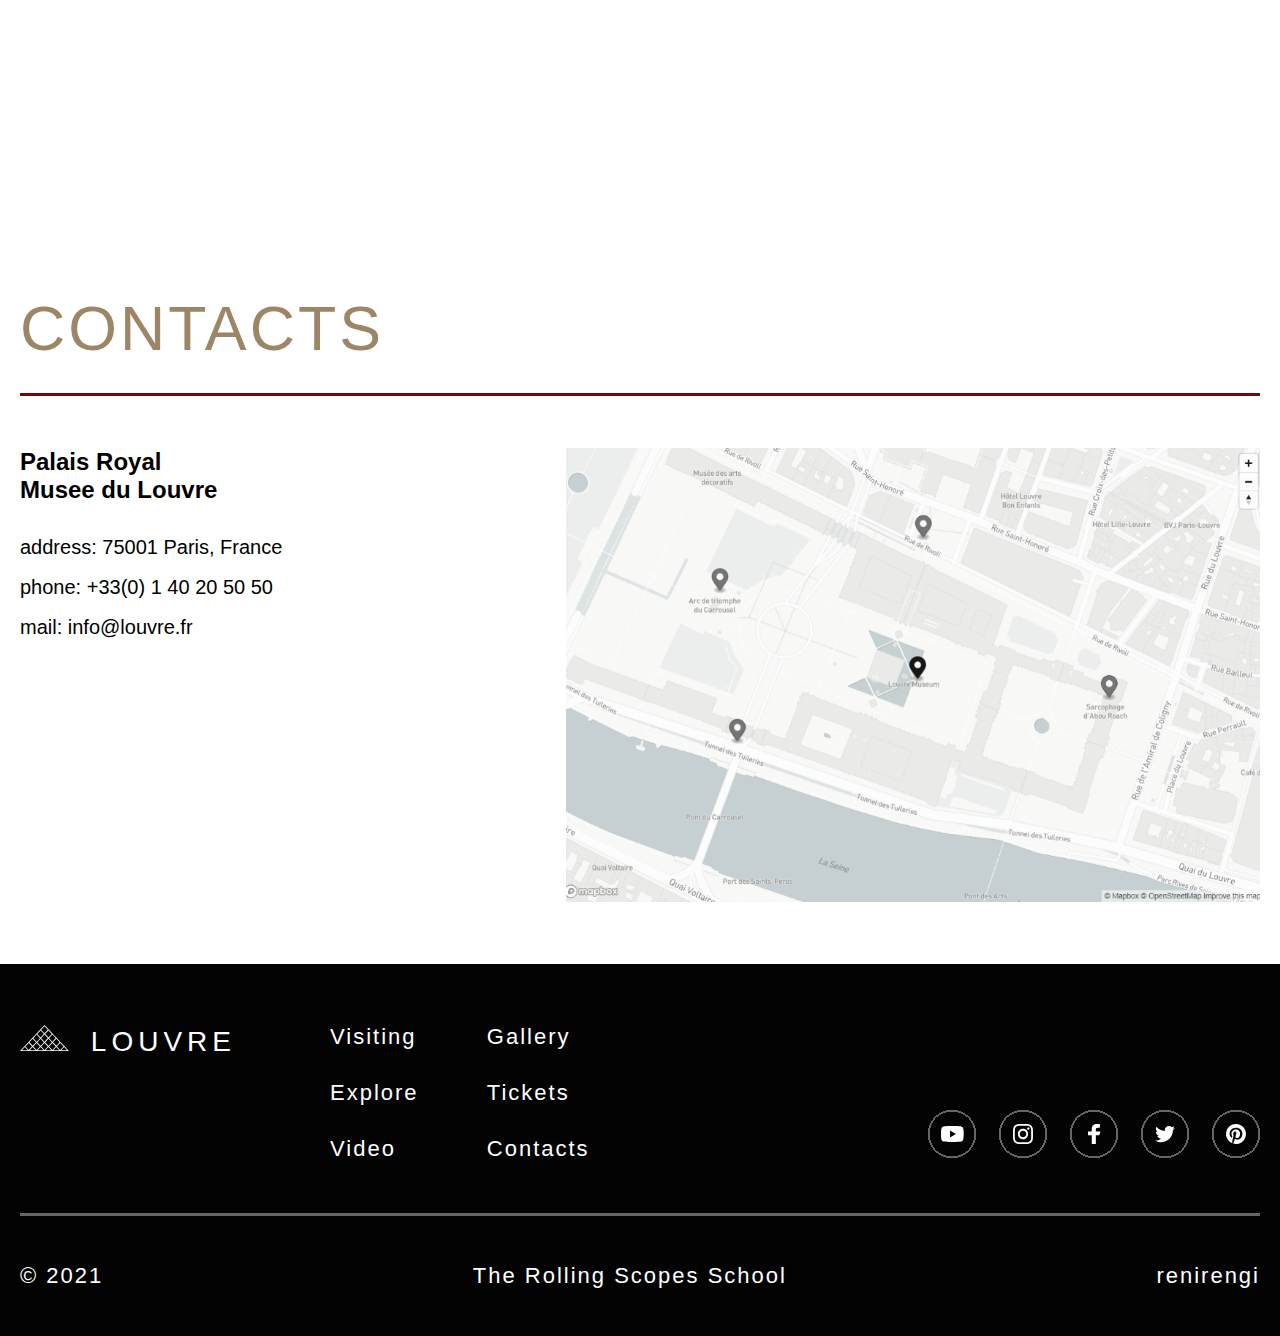
==== commit 87b3ece8: "feat js" ====
--- a/museum-adaptive/index.html
+++ b/museum-adaptive/index.html
@@ -375,24 +375,32 @@
       <a href="#modal-close-anchor" class="modal-close"></a>
       <div class="modal-body">
         <a href="#modal-close-anchor" class="close-btn"></a>
-        <form action="/my-handling-form-page" method="post" class="ticket-form">
+        <form action="/my-handling-form-page" method="post" onsubmit="return validateForm()" class="ticket-form" id="ticket-form">
           <div class="content-left">
             <div class="form-logo">
               <img src="assets/svg/logo-gold.svg" alt="">
             </div>
             <h4 class="form-logo-title">Booking ticket</h4>
             <p class="modal-tour">Tour to Louvre</p>
-            <input type="date" class="date" name="date" id="date" value="2021-08-19">
+            <input type="date" class="date" name="date" id="date" value="" required>
             </input>
-            <input type="time" class="time" name="time" id="time" value="16:30">
+            <select type="time" class="time" name="time" id="time" value="" required>
+              <option value="default" disabled selected>Time</option>
+              <option value="default" disabled>9.00</option>
+              <option value="default" disabled>10.30</option>
+              <option value="default" disabled>12.00</option>
+              <option value="default" disabled>13.30</option>
+              <option value="default" disabled>15.00</option>
+              <option value="default" disabled>16.30</option>
+              <option value="default" disabled>18.00</option>
+            </select>
+            <input type="text" class="name" name="name" id="name" placeholder="Name" required>
             </input>
-            <input type="text" class="name" name="name" id="name" placeholder="Name">
+            <input type="mail" class="mail" name="email" id="mail" placeholder="Mail" required>
             </input>
-            <input type="mail" class="mail" name="email" id="mail" placeholder="Mail">
+            <input type="tel" class="phone" name="phone" id="phone" placeholder="Phone" required>
             </input>
-            <input type="tel" class="phone" name="phone" id="phone" placeholder="Phone">
-            </input>
-            <select name="ticket-type" id="ticket-type" class="ticket-type">
+            <select name="ticket-type" id="ticket-type" class="ticket-type" required>
               <option value="default" disabled selected>Ticket Type</option>
             </select>
             <div class="count-tickets">
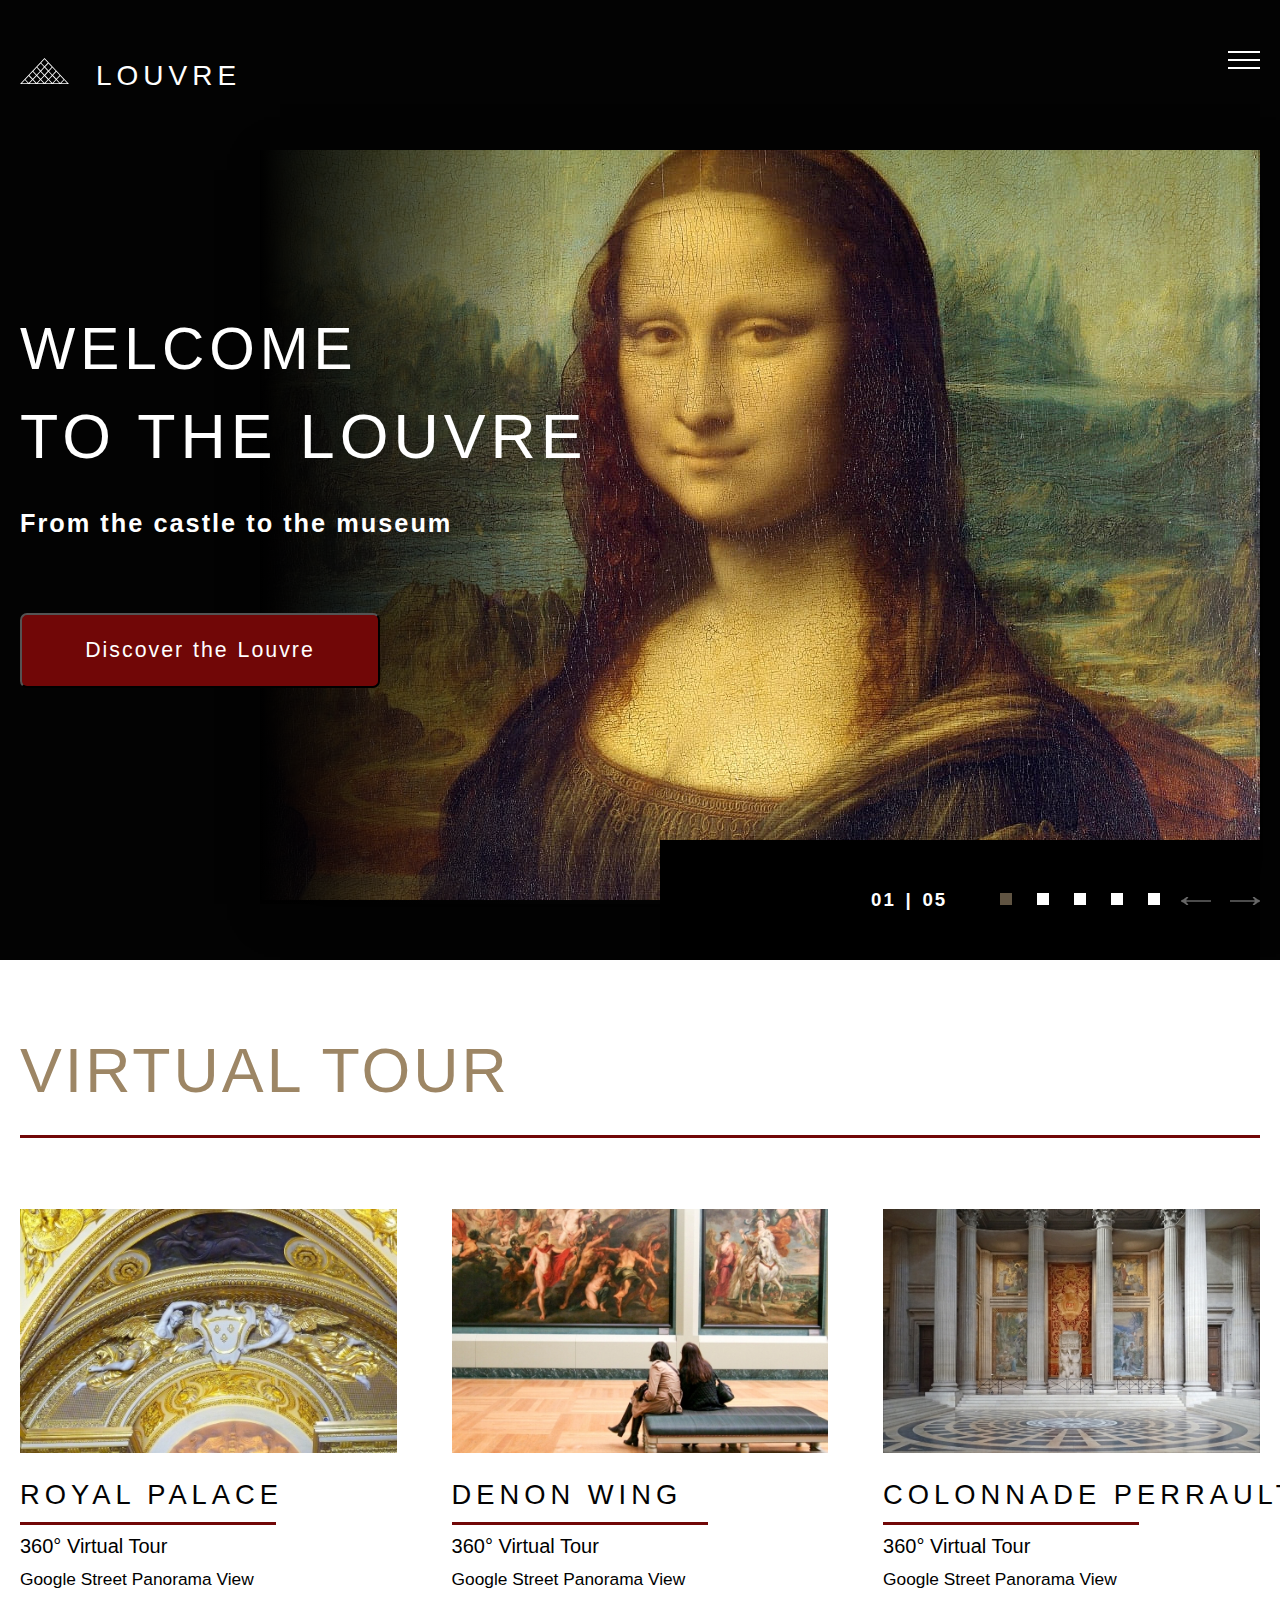
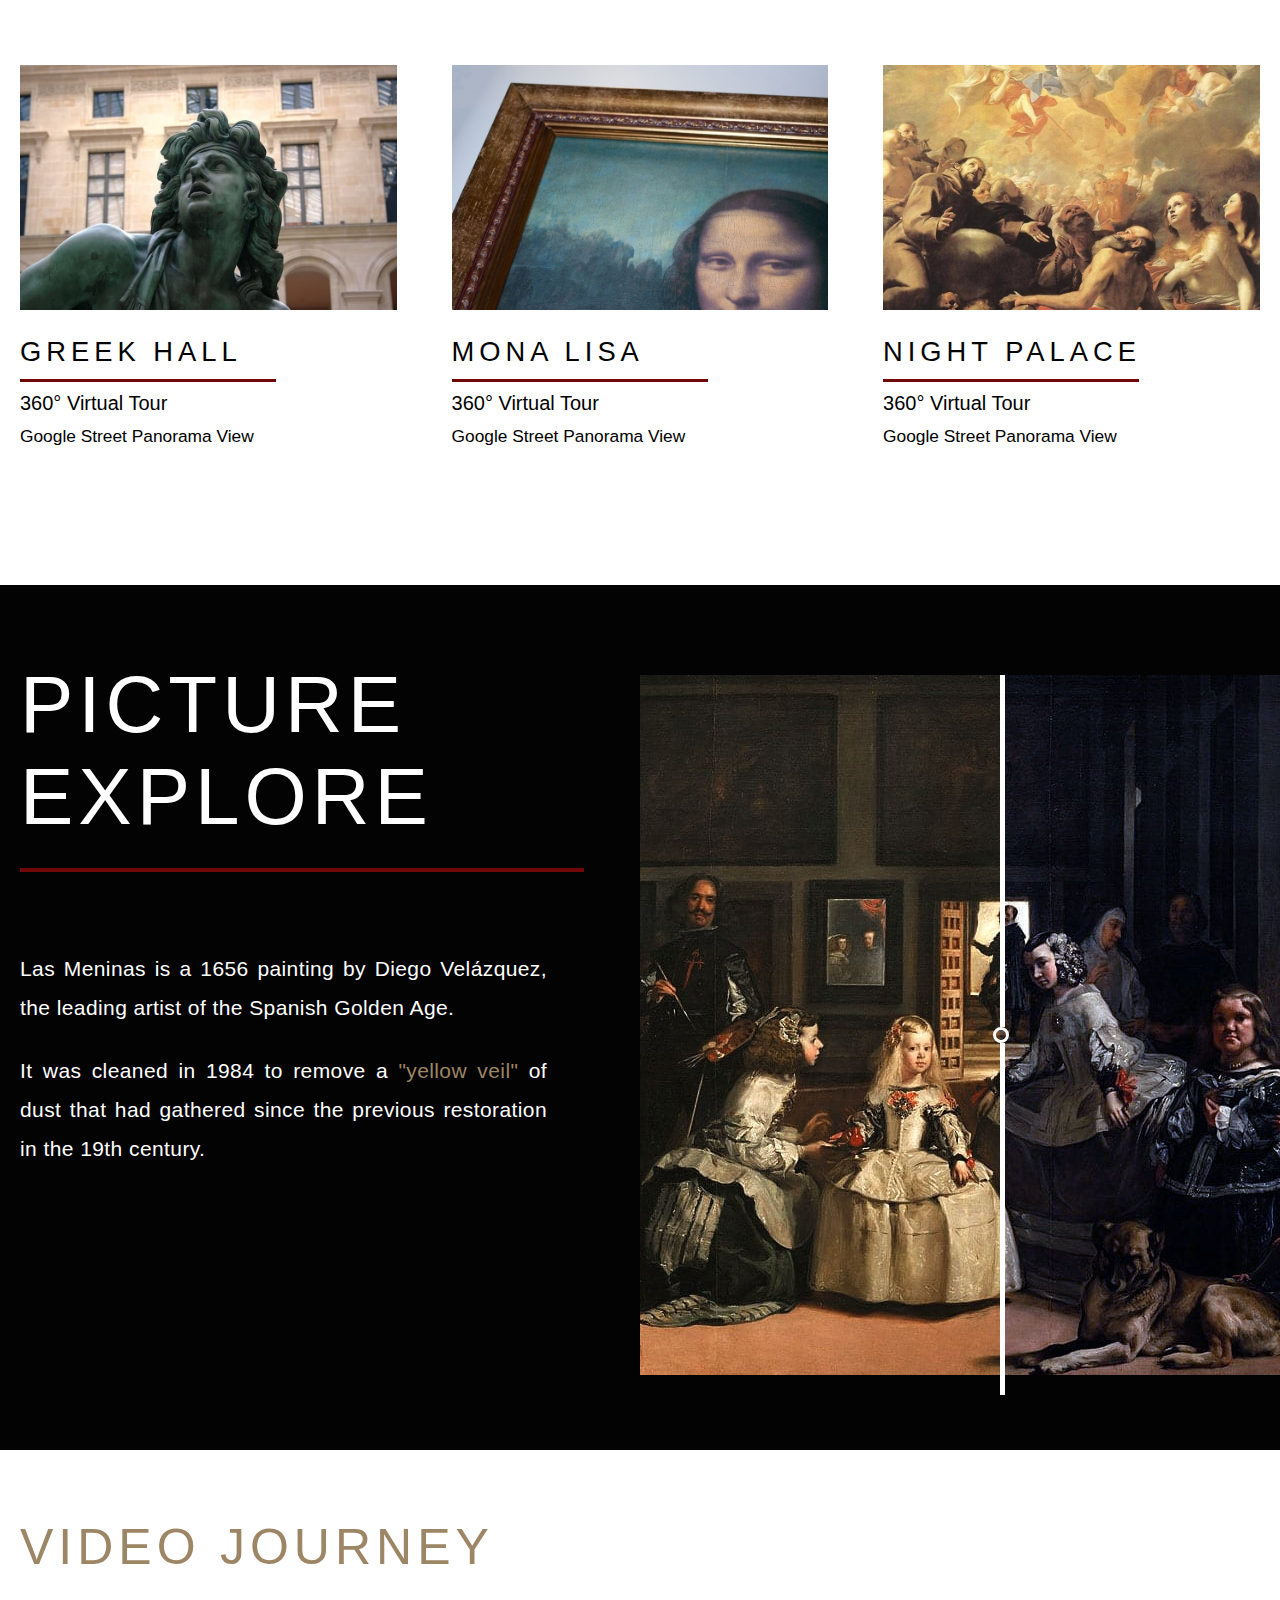
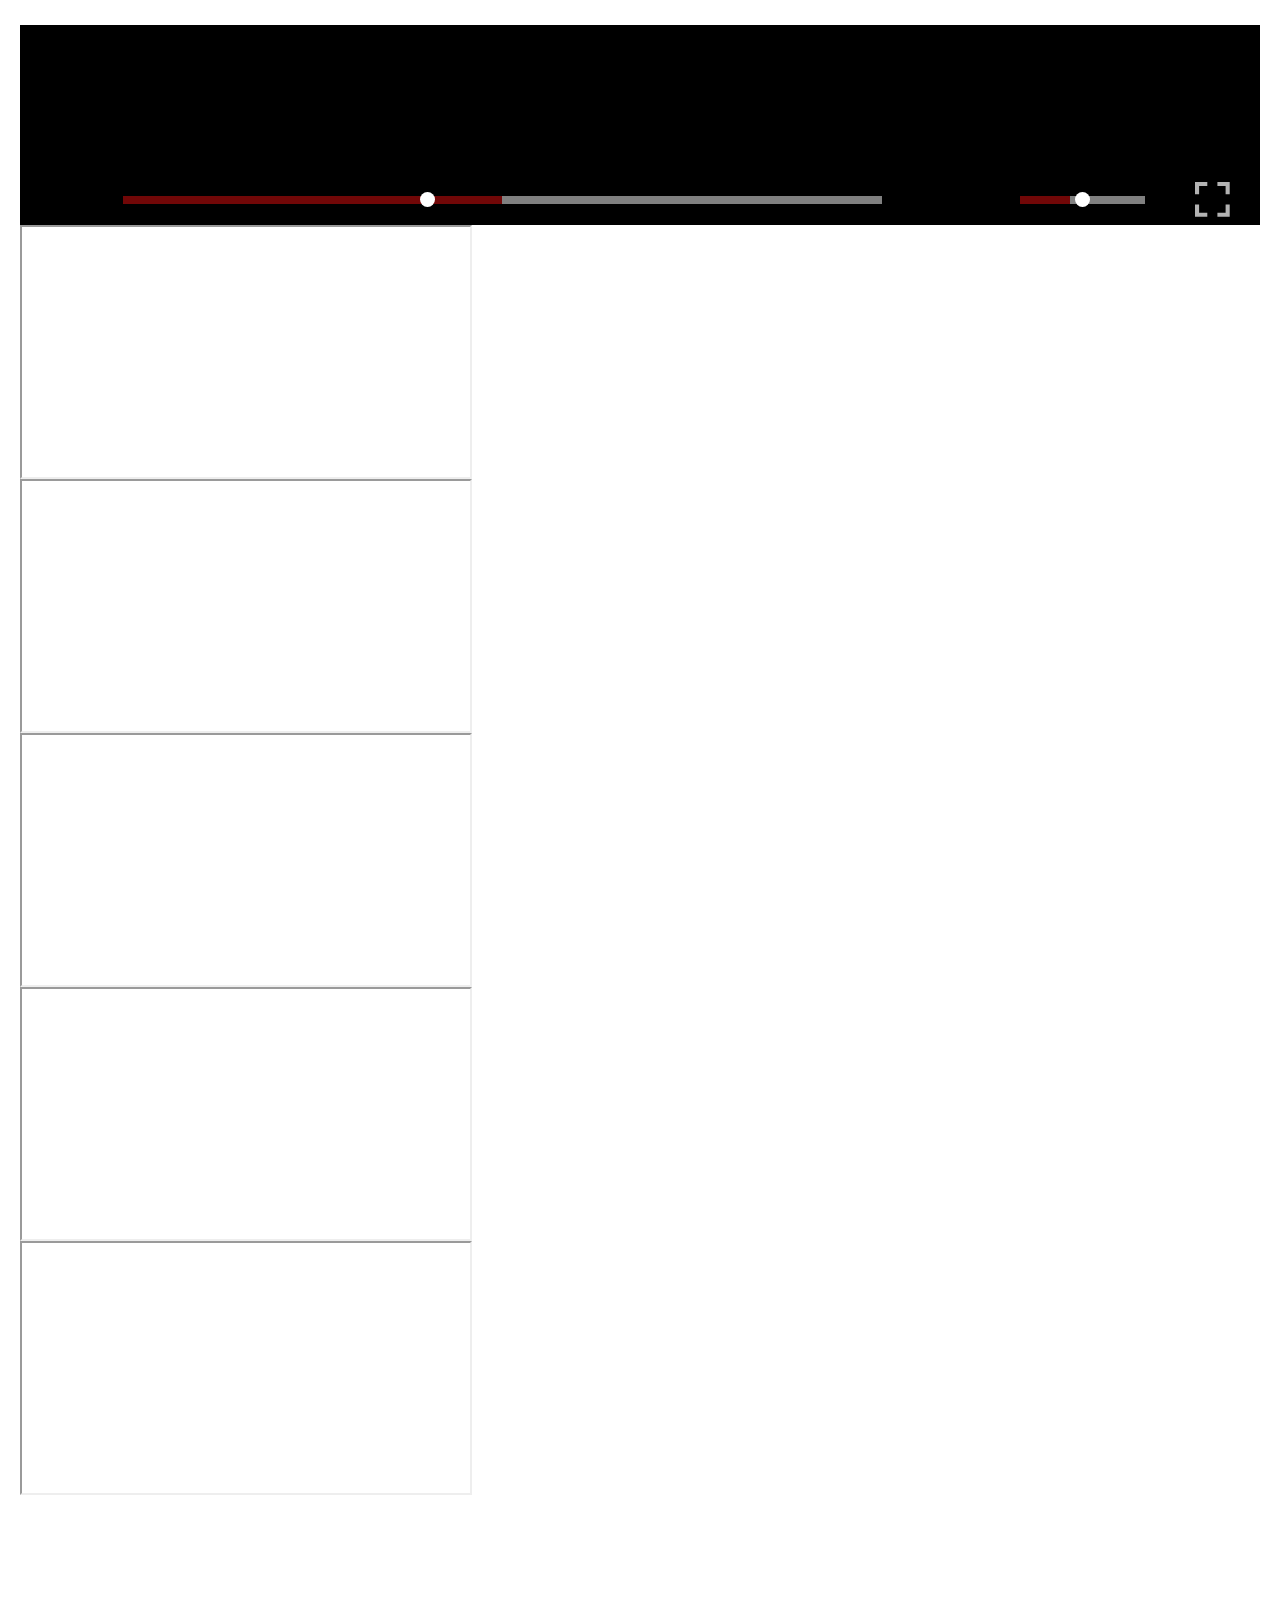
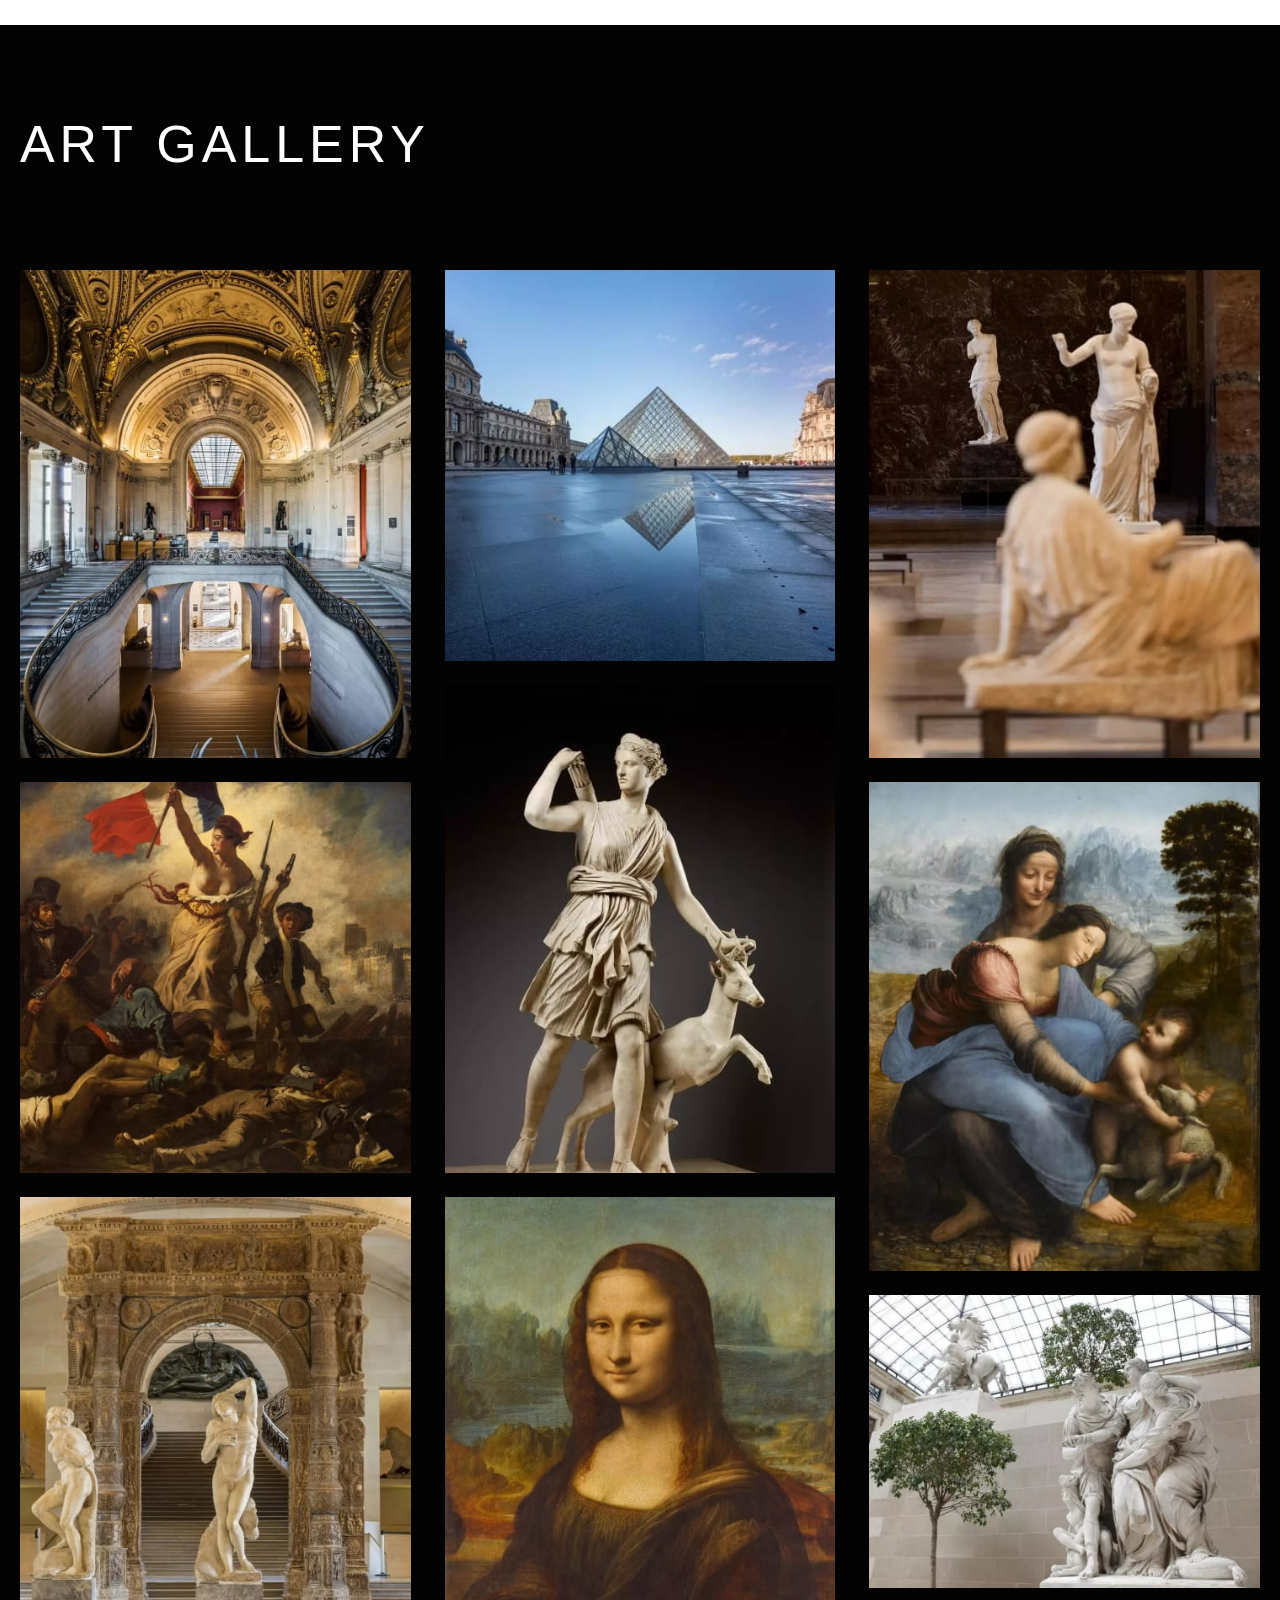
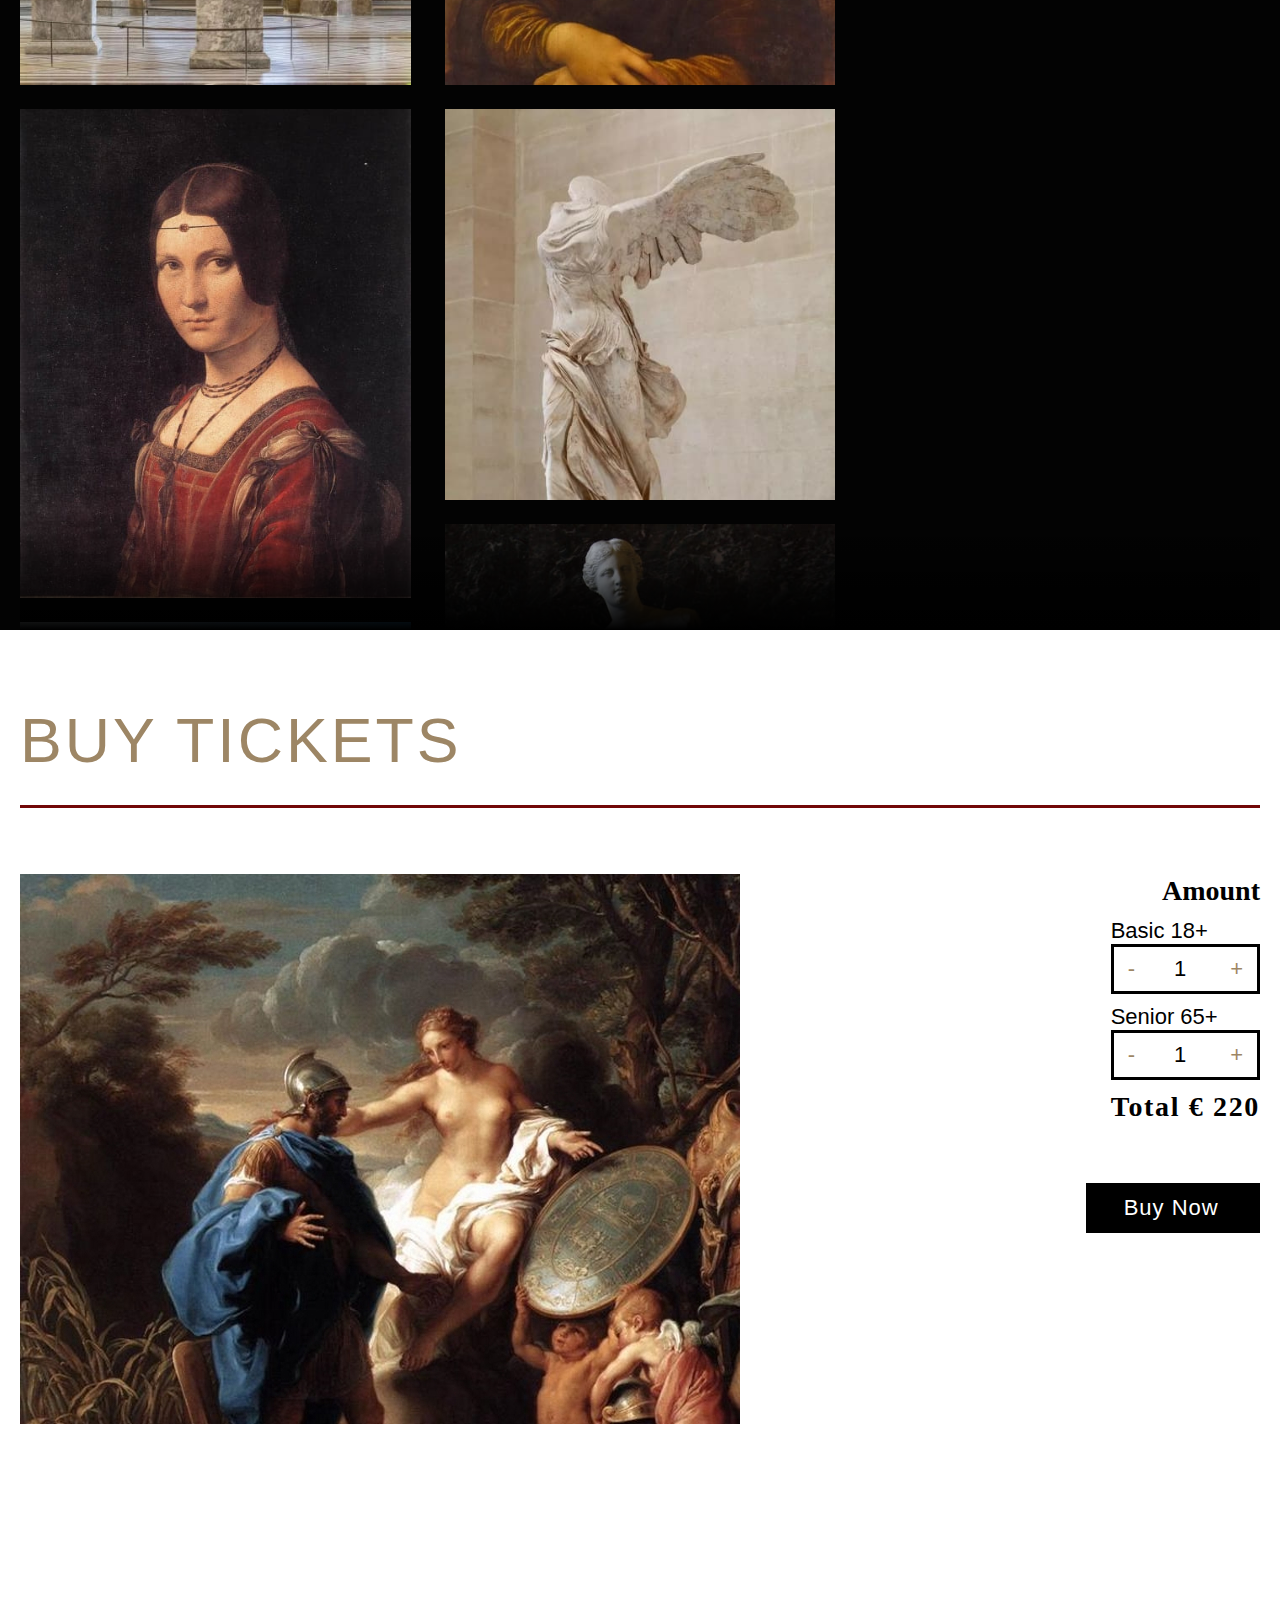
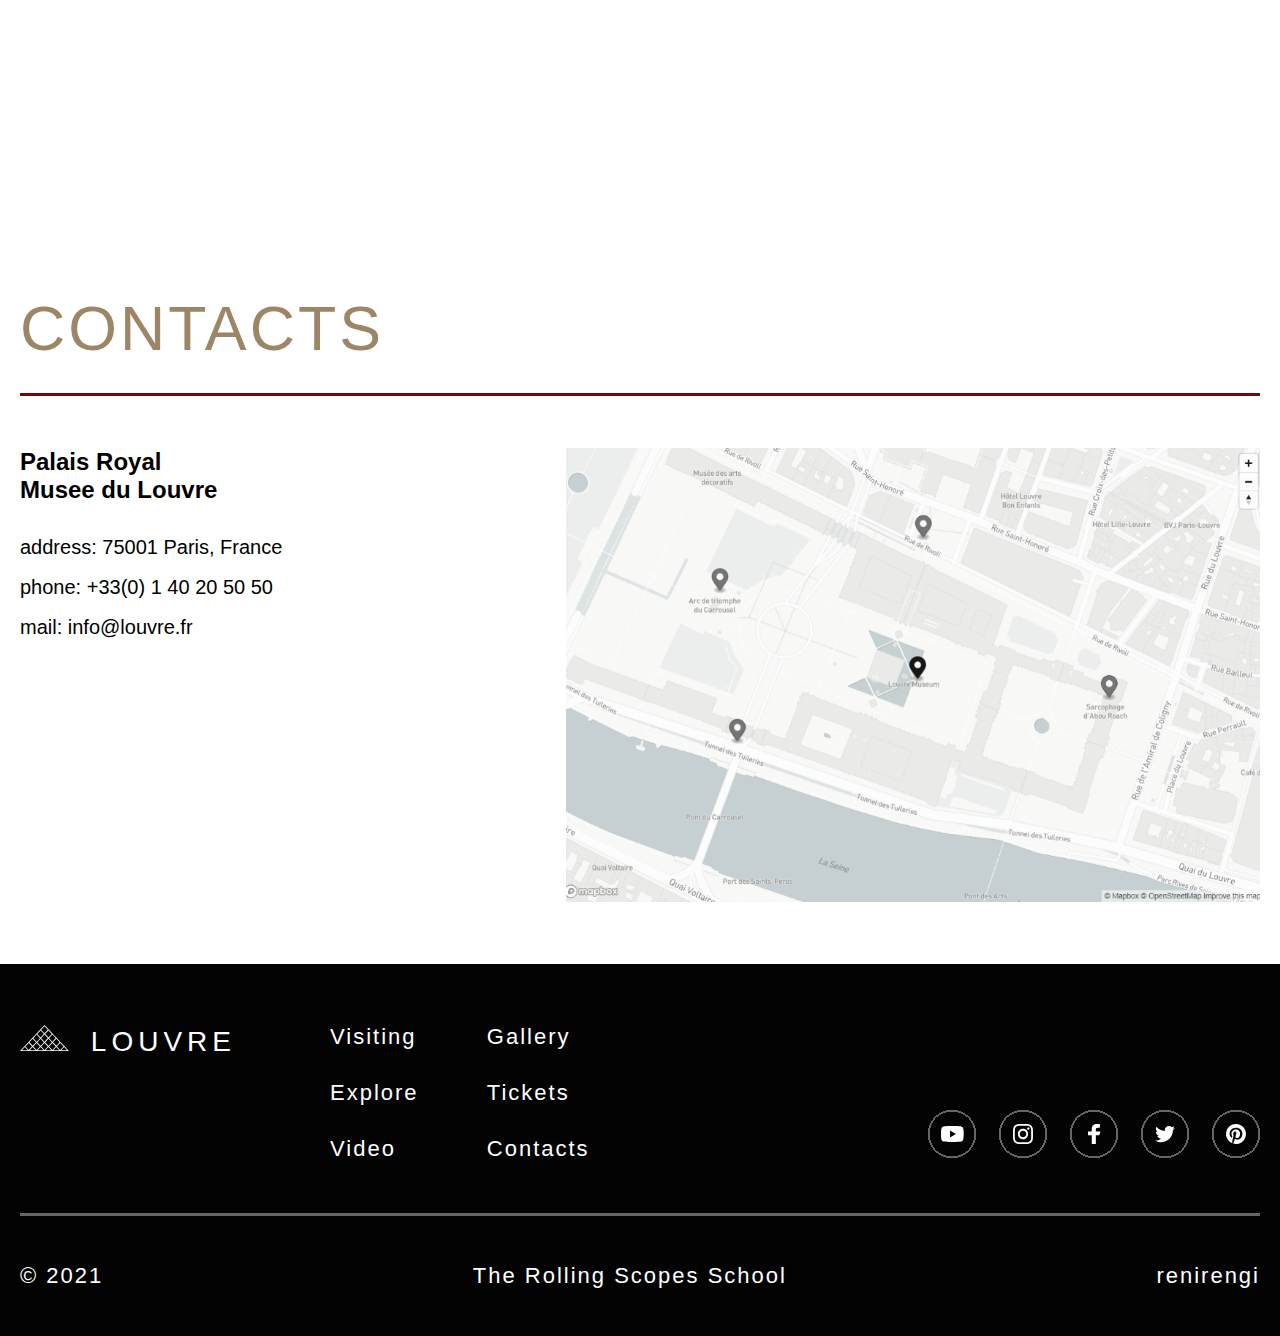
==== commit c7cecbeb: "feat: video" ====
--- a/museum-adaptive/index.html
+++ b/museum-adaptive/index.html
@@ -200,20 +200,32 @@
           </div>
           <!-- Player -->
             <div class="video">
-            <video  id="video-player" src="/assets/video/Petits contes de Printemps - La ruse du Renard 🦊.mp4"></video>
-            <!--<video src="https://www.youtube.com/embed/Vi5D6FKhRmo"></video>
-            <video src="https://www.youtube.com/embed/NOhDysLnTvY"></video>
-            <video src="https://www.youtube.com/embed/zp1BXPX8jcU"></video>
-            <video src="https://www.youtube.com/embed/2OR0OCr6uRE"></video>!-->
-            <button class="big_button_on" id="big_button" type="button"><img src="./assets/svg/Button_big.svg"></button>
-          </div>
-          <div class="controls" id="controls">
-            <button id="mute-left"   class="mute_false  hidden-1920 hidden-1024" type="button"></button>
-            <button  class="action_play" id="action" type="button"><img src="./assets/svg/Play.svg"></button>
-            <input type="range" value="40" min="0" max="100" step="1" class="progress-bar" id="progress-bar">
-            <button id="mute-right" class="mute_false  hidden-420" type="button"><img src="./assets/svg/Volume.svg"></button>
-            <input type="range" value="40" min="0" max="100" step="1" class="volume" id="volume">
-            <button id="fullscreen" class="fullscreen_false"></button>
+            <video  id="video-player" src="/assets/video/video0.mp4" poster="/assets/video/poster0.jpg"></video>
+            <!--<video src="/assets/video/video1.mp4" poster="/assets/video/poster1.jpg"></video>
+            <video src="/assets/video/video2.mp4" poster="/assets/video/poster2.jpg"></video>
+            <video src="/assets/video/video3.mp4" poster="/assets/video/poster3.jpg"></video>
+            <video src="/assets/video/video4.mp4" poster="/assets/video/poster4.jpg"></video>!-->
+            <button id="big_button" class="big_button_on" type="button"></button>
+          </div>
+          <div id="controls" class="controls">
+            <!--<button id="mute-left" class="mute_false  hidden-1920 hidden-1024" type="button"></button>-->
+            <button  id="action" class="action_play" type="button"></button>
+            <div id="curr-time" class="curr-time">00:00</div>
+            <input id="progress-bar" type="range" value="40" min="0" max="100" step="1" class="progress-bar">
+            <div class="duration" id="duration">00:00</div>
+            <button id="mute" class="mute_false  hidden-420" type="button"></button>
+            <input id="volume" type="range" value="0" min="0" max="100" step="1" class="volume">
+            <select id="speed" title="speed" class="speed">
+              <option value="25">x0.25</option>
+              <option value="50">x0.50</option>
+              <option value="75">x0.75</option>
+              <option value="100" selected>x1.00</option>
+              <option value="125">x1.25</option>
+              <option value="150">x1.50</option>
+              <option value="175">x1.75</option>
+              <option value="200">x2.00</option>
+           </select>
+            <button id="fullscreen" class="fullscreen_false"><img src="./assets/svg/Fullskrin.svg"></button>
           </div>
 
         <!-- Gallery-->
@@ -386,13 +398,13 @@
             </input>
             <select type="time" class="time" name="time" id="time" value="" required>
               <option value="default" disabled selected>Time</option>
-              <option value="default" disabled>9.00</option>
-              <option value="default" disabled>10.30</option>
-              <option value="default" disabled>12.00</option>
-              <option value="default" disabled>13.30</option>
-              <option value="default" disabled>15.00</option>
-              <option value="default" disabled>16.30</option>
-              <option value="default" disabled>18.00</option>
+              <option value="default">9.00</option>
+              <option value="default">10.30</option>
+              <option value="default">12.00</option>
+              <option value="default">13.30</option>
+              <option value="default">15.00</option>
+              <option value="default">16.30</option>
+              <option value="default">18.00</option>
             </select>
             <input type="text" class="name" name="name" id="name" placeholder="Name" required>
             </input>
@@ -488,7 +500,7 @@
                           <input type="tel" name="card" value="" size="10"><br>
                           <span>The last<br>3 or 4 digits<br>on back<br>of the card</span></p>
                     </div>
-                    <button type="submit">Book</button>
+                    <button type="submit" class="book-btn">Book</button>
                  </div>
 
                 </div>
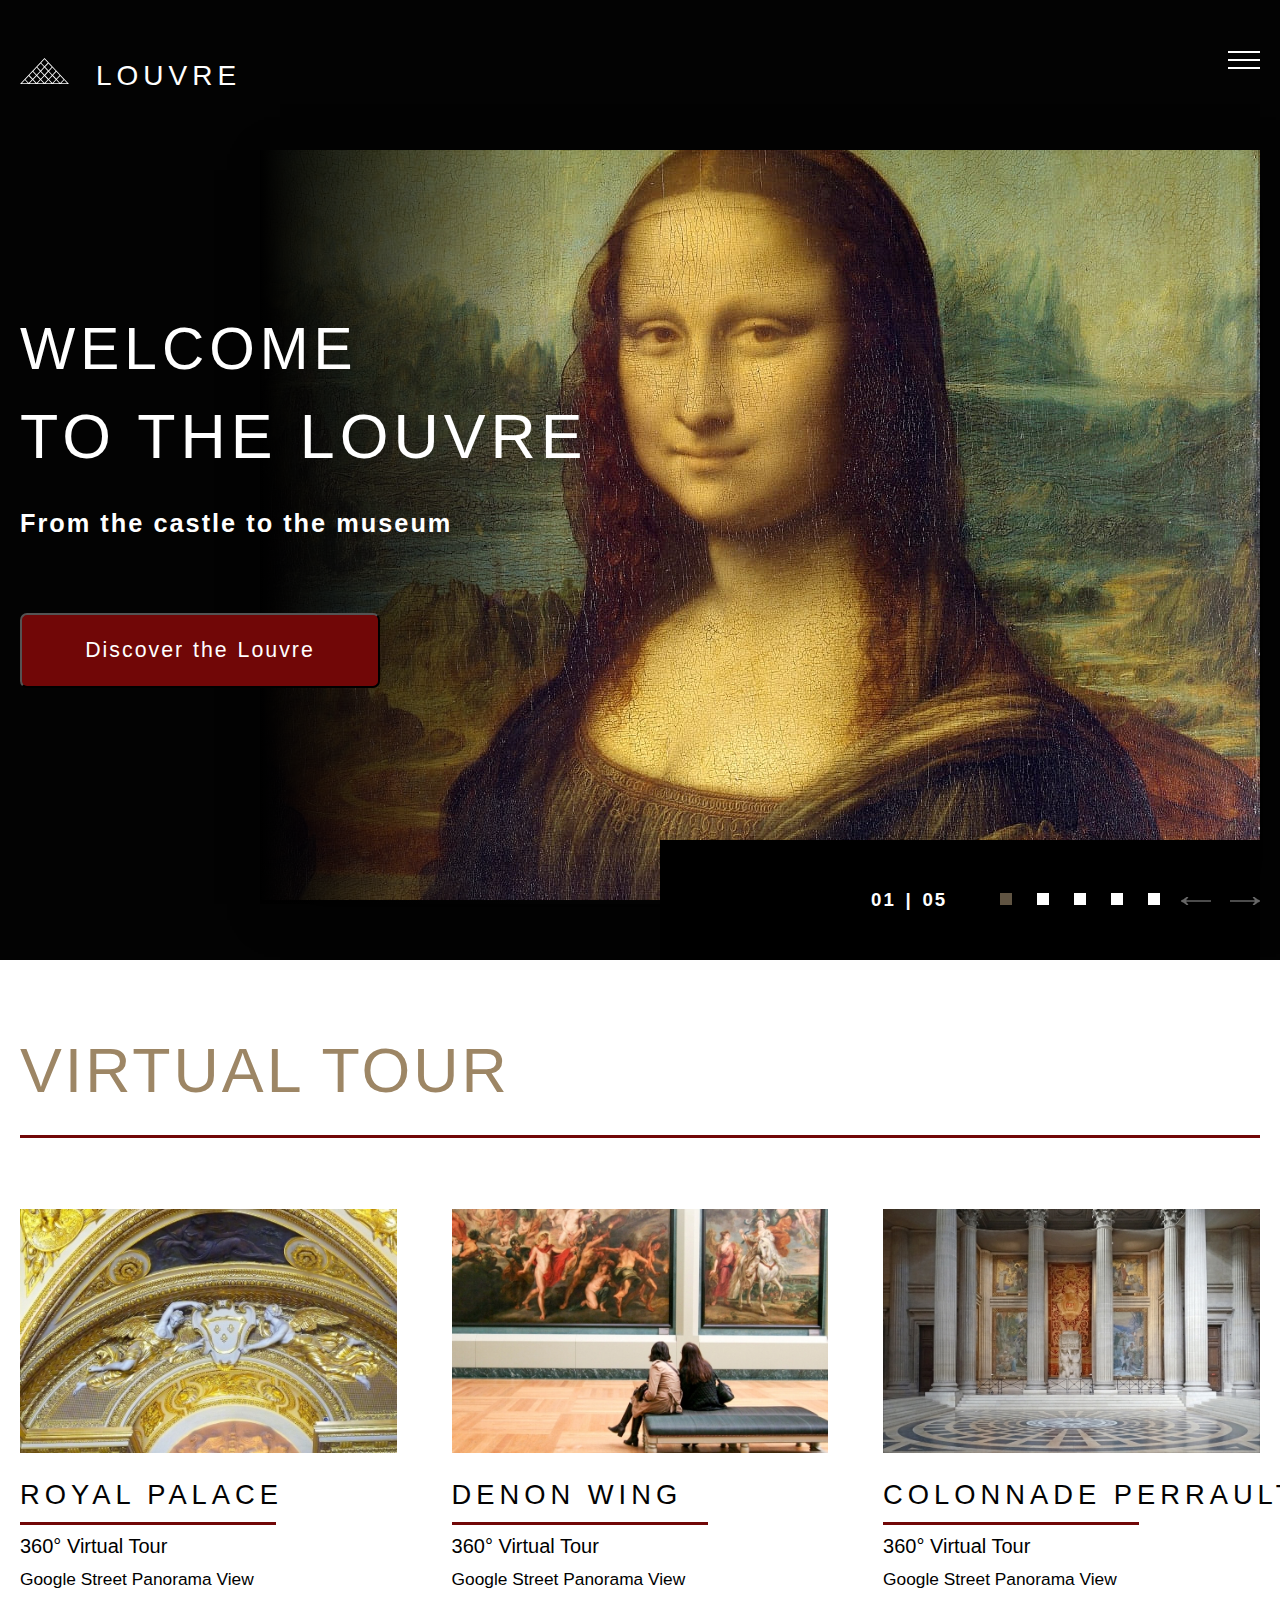
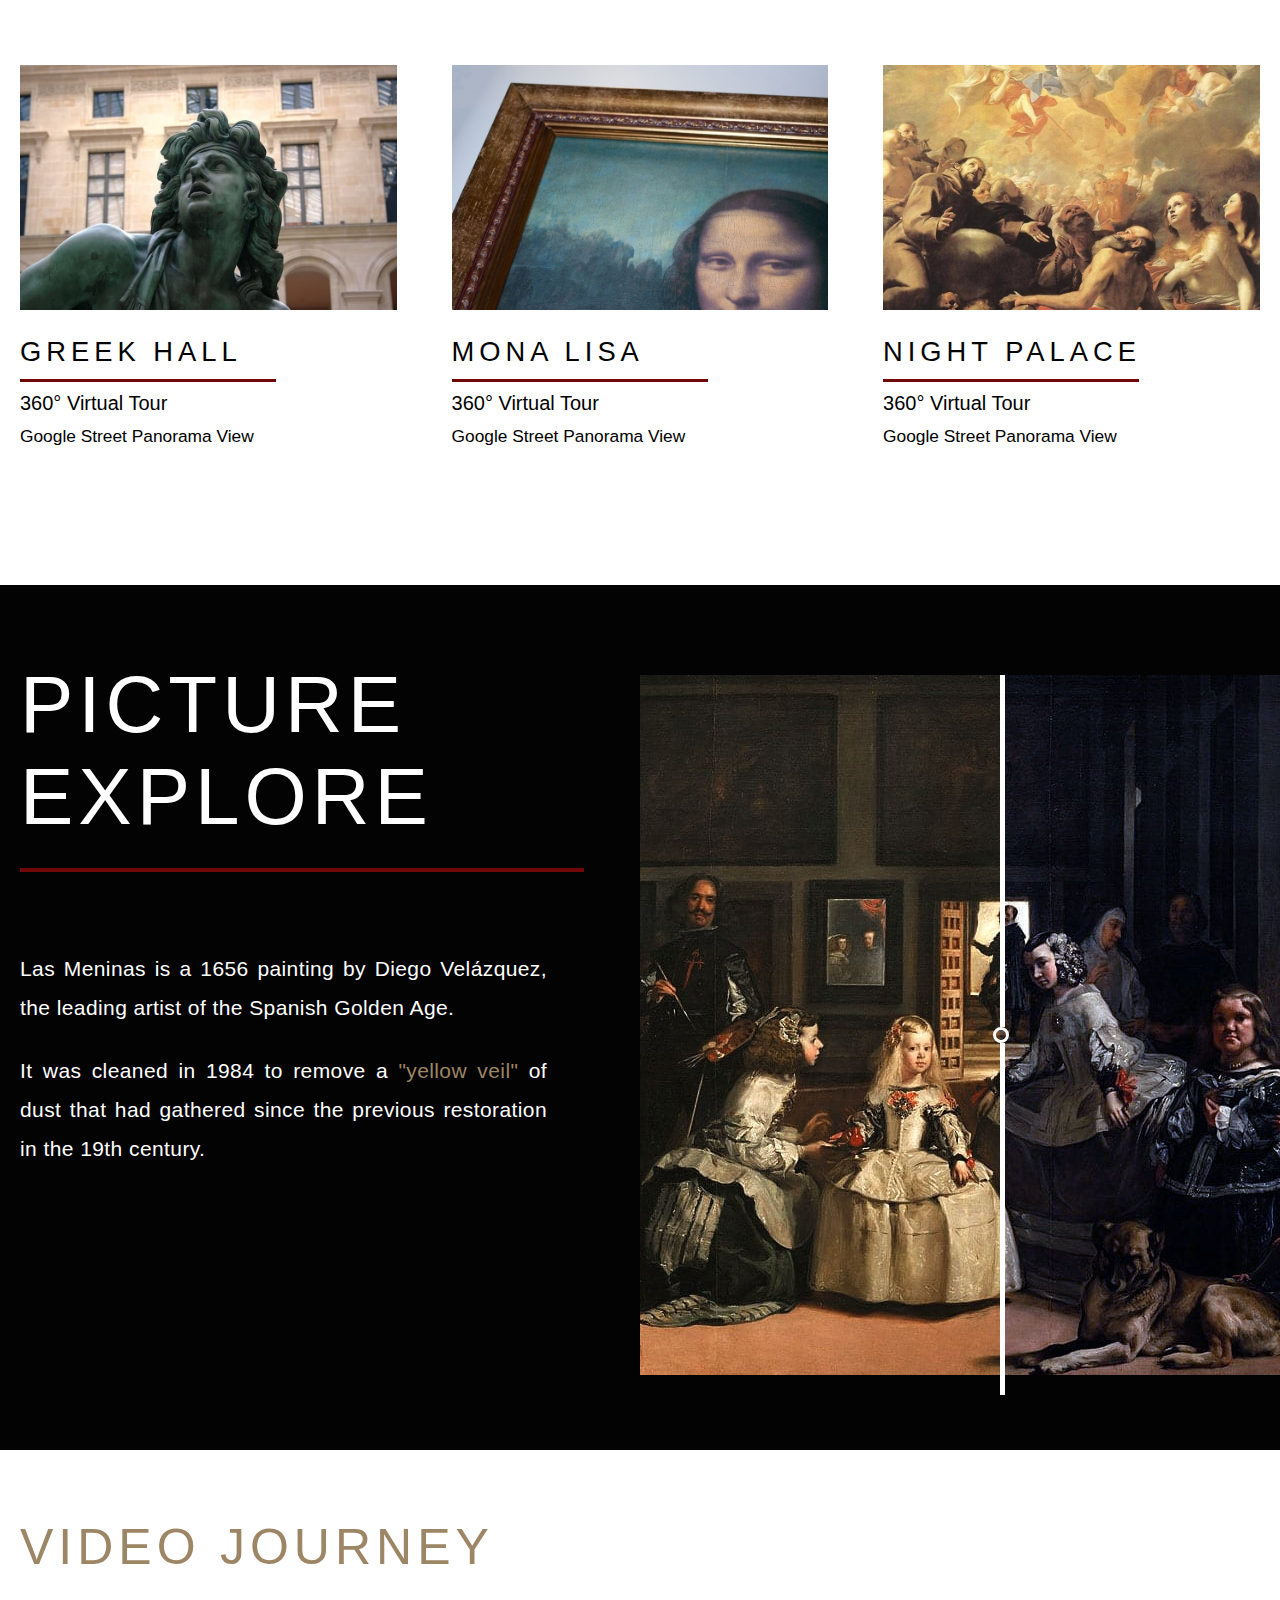
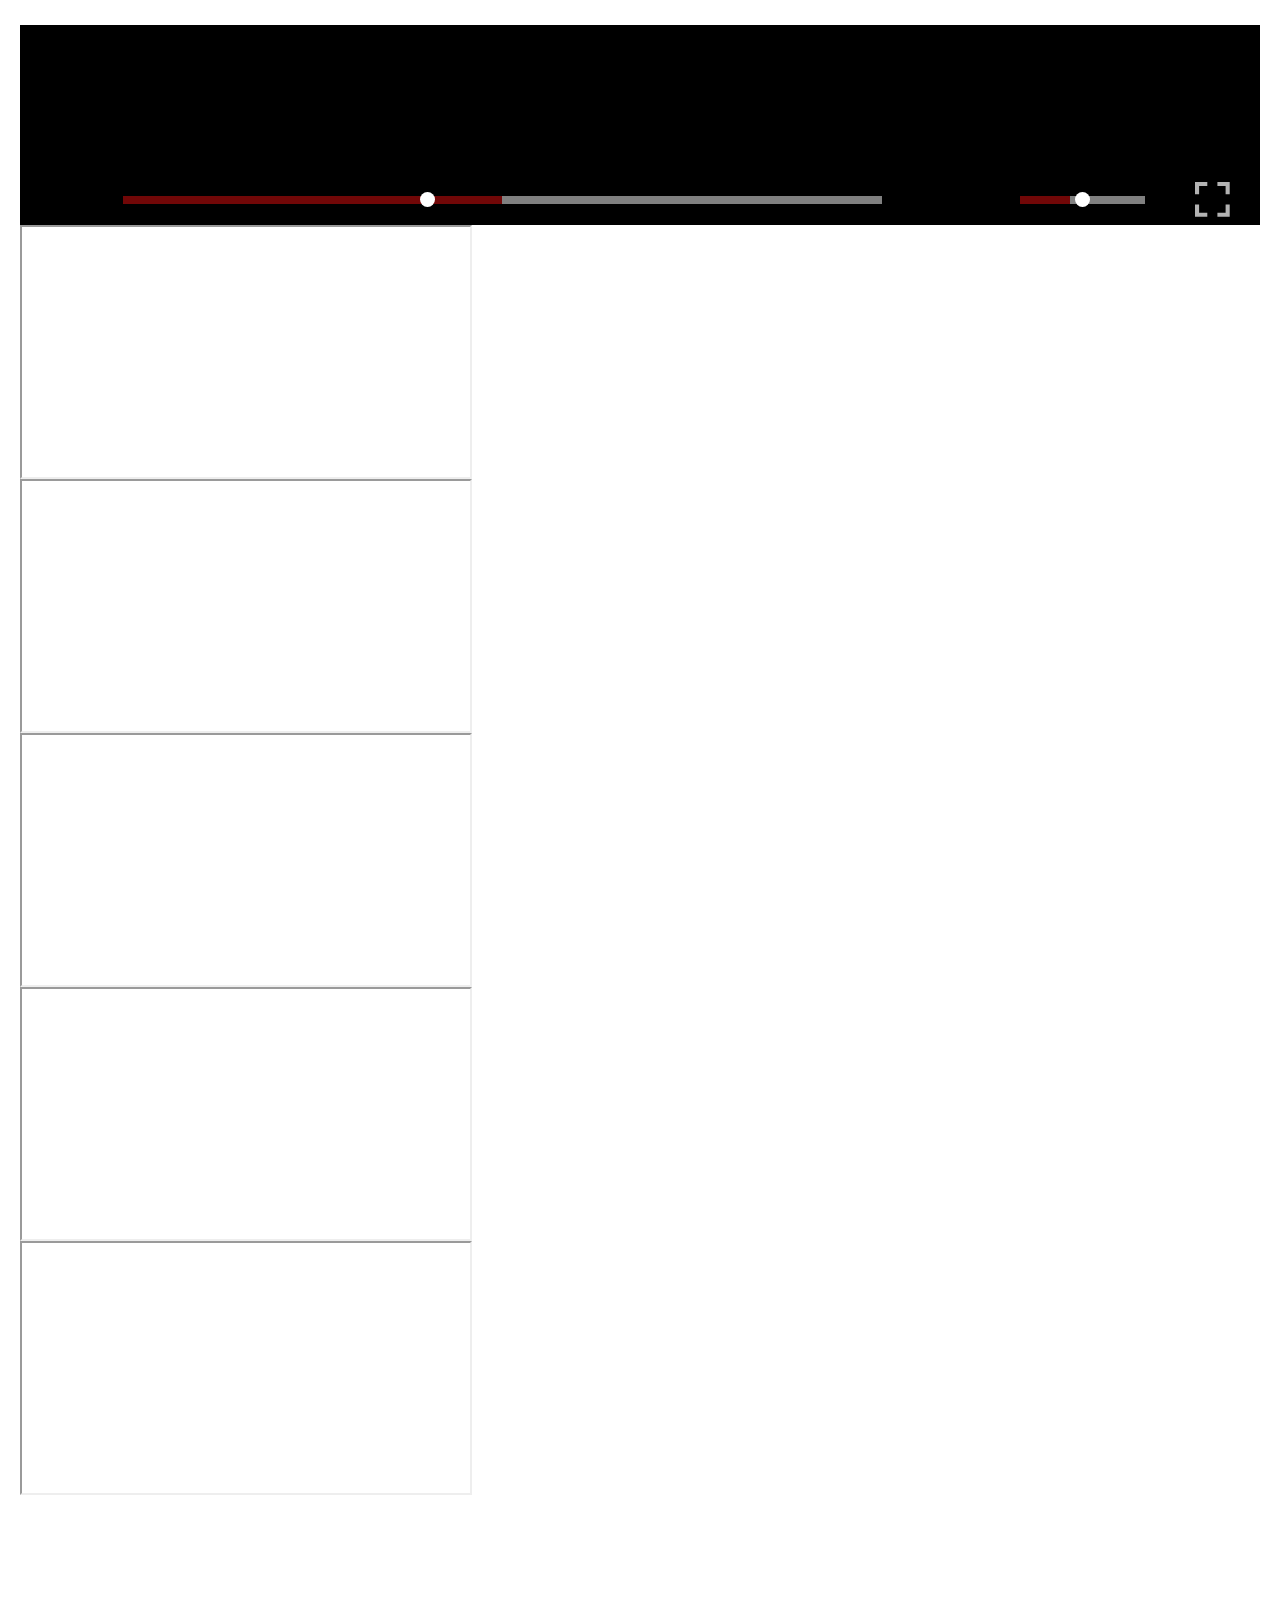
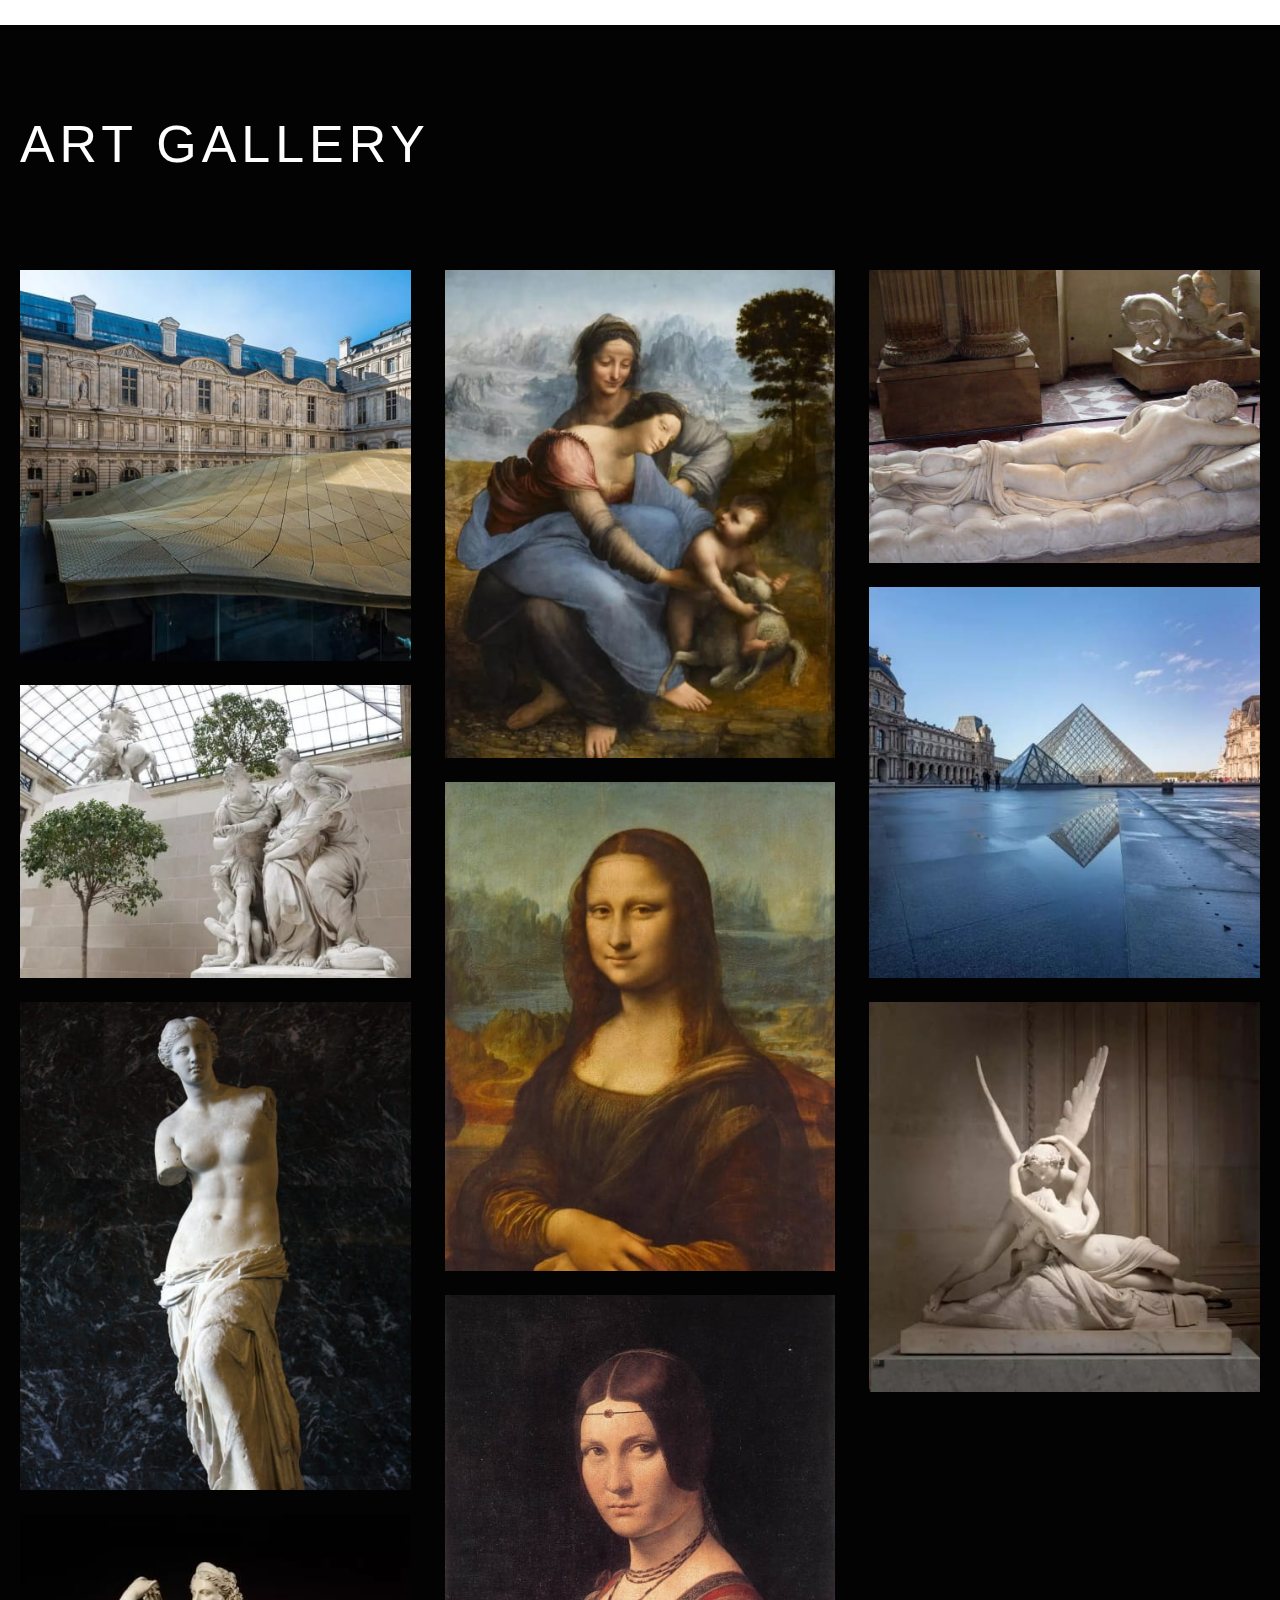
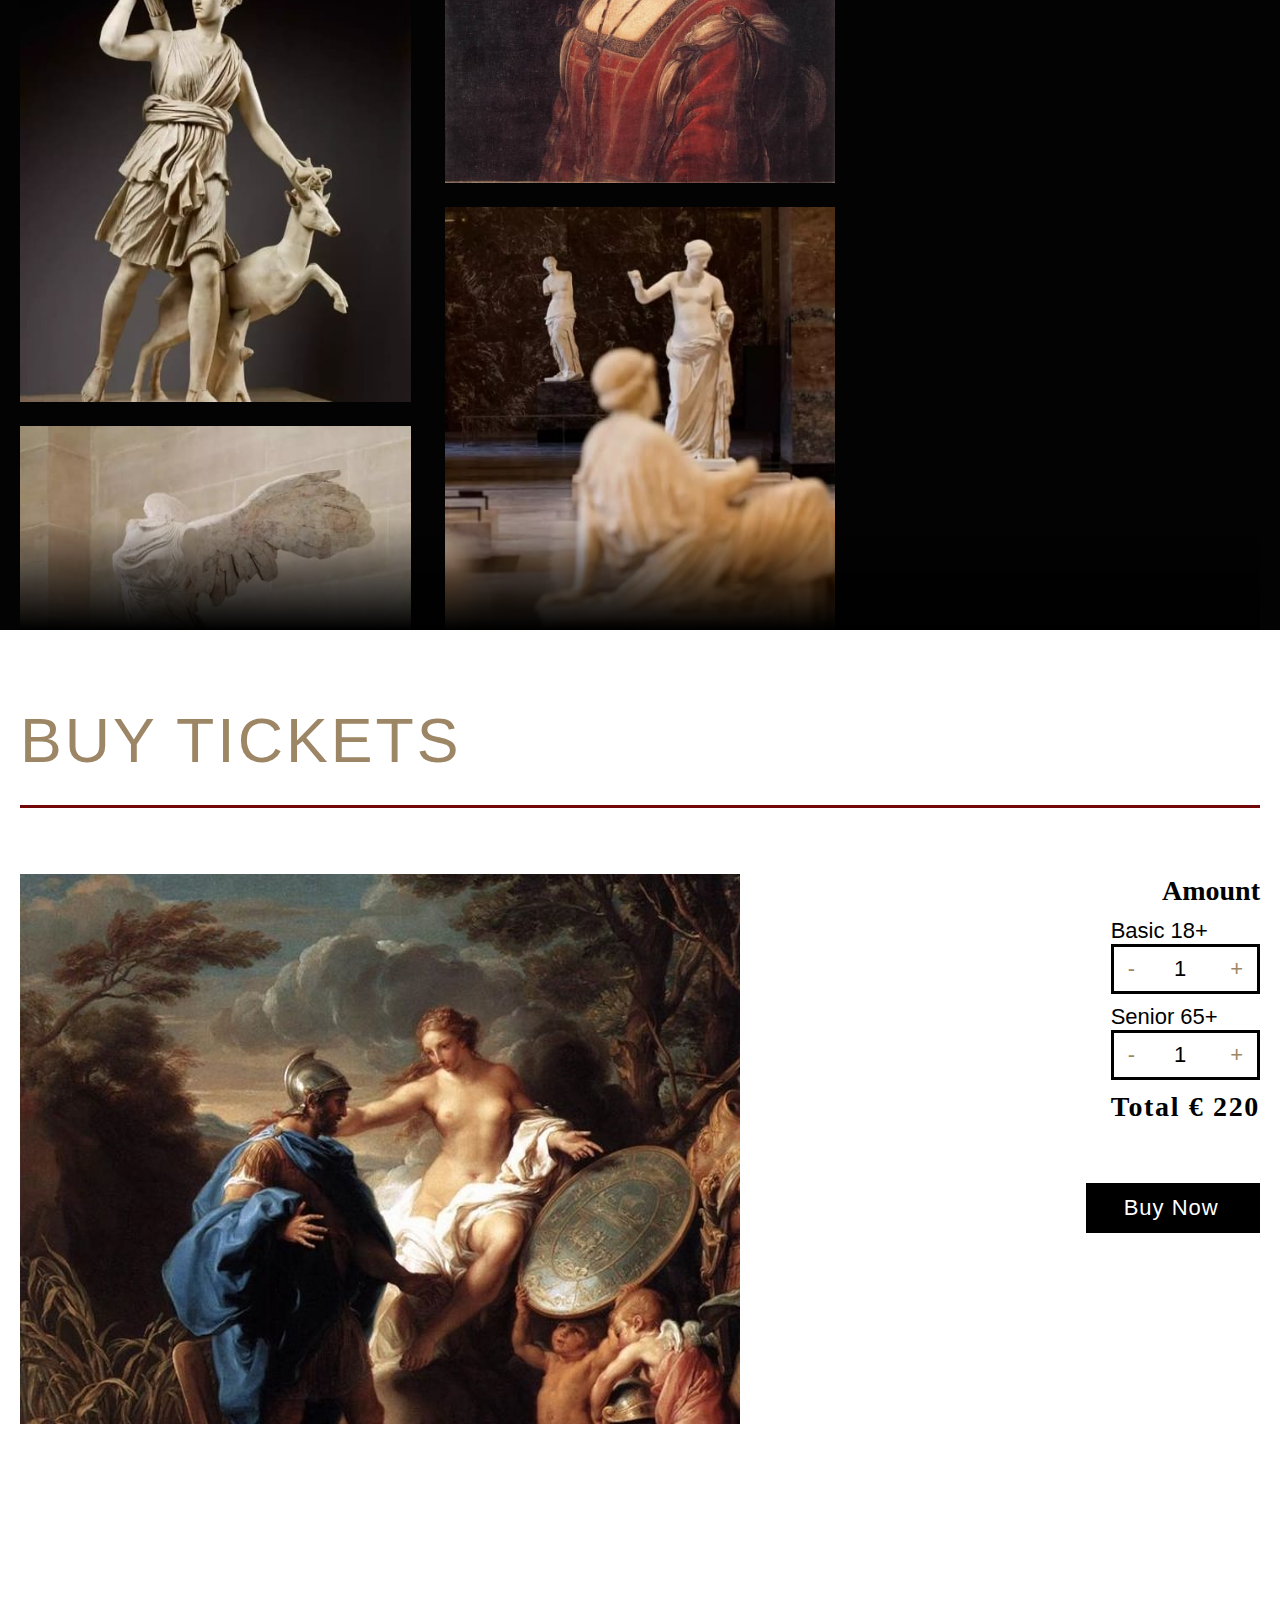
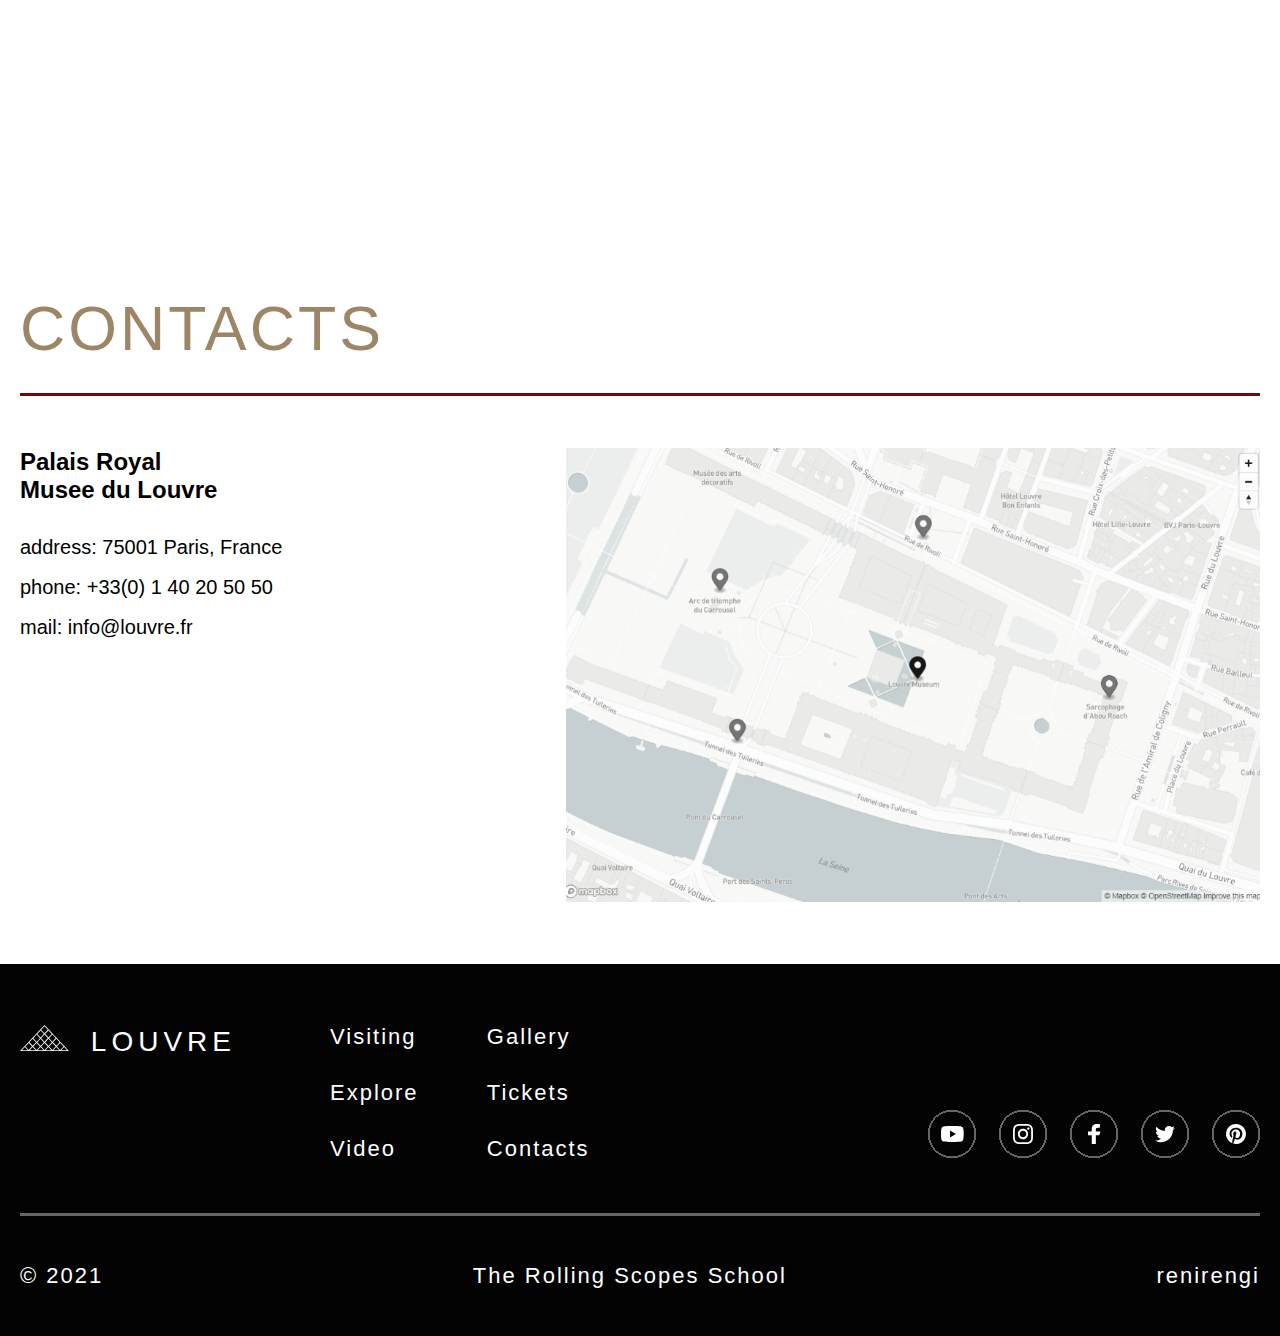
==== commit 3660717e: "Implemented some iprovements" ====
--- a/museum-adaptive/index.html
+++ b/museum-adaptive/index.html
@@ -199,14 +199,15 @@
             <p class= "hidden-1024 hidden-768 hidden-420">Enter and visit one of the most famous museums in the world and enjoy masterpieces such as Mona Lisa or Hammurabi's Code.
           </div>
           <!-- Player -->
+            <div class="player-wrap"></div>
             <div class="video">
-            <video  id="video-player" src="/assets/video/video0.mp4" poster="/assets/video/poster0.jpg"></video>
+            <video id="video-player" src="/assets/video/video0.mp4" poster="/assets/video/poster0.jpg"></video>
             <!--<video src="/assets/video/video1.mp4" poster="/assets/video/poster1.jpg"></video>
             <video src="/assets/video/video2.mp4" poster="/assets/video/poster2.jpg"></video>
             <video src="/assets/video/video3.mp4" poster="/assets/video/poster3.jpg"></video>
             <video src="/assets/video/video4.mp4" poster="/assets/video/poster4.jpg"></video>!-->
             <button id="big_button" class="big_button_on" type="button"></button>
-          </div>
+            </div>
           <div id="controls" class="controls">
             <!--<button id="mute-left" class="mute_false  hidden-1920 hidden-1024" type="button"></button>-->
             <button  id="action" class="action_play" type="button"></button>
@@ -227,7 +228,7 @@
            </select>
             <button id="fullscreen" class="fullscreen_false"><img src="./assets/svg/Fullskrin.svg"></button>
           </div>
-
+          </div>
         <!-- Gallery-->
         <div class="swiper-container">
 
@@ -270,22 +271,24 @@
             <h2 class="title-underline" id="title-768">Buy tickets</h2>
             <div class="tickets-big-container">
               <div id="ticket-picture-container"><img src="./assets/img/image.jpg" alt="picture" id="ticket-picture"></div>
+              <form>
               <div class="radio-ticket hidden-1024 hidden-768 hidden-420">
                 <h4 class="tickets-choice-title">Ticket Type</h4>
-                <label class="radio-container">Permanent exhibition
-                <input type="radio" checked="checked" name="radio">
+                <label  class="radio-container">Permanent exhibition
+                <input id="r1" type="radio" checked="checked" name="radio" value="20">
                 <span class="checkmark"></span>
                 </label>
                 <label class="radio-container">Temporary exhibition
-                <input type="radio" name="radio">
+                <input id="r2" type="radio" name="radio" value="25">
                 <span class="checkmark"></span>
                 </label>
                 <label class="radio-container">Combined Admission
-                <input type="radio" name="radio">
+                <input id="r3" type="radio" name="radio" value="40">
                 <span class="checkmark"></span>
                 </label>
-              </div>
-              <div class="amount">
+                </div>
+                </form>
+               <div class="amount">
                 <h4>Amount</h4>
                 <form id="ticket-form">
                   <div id="ticket-age-buttons">
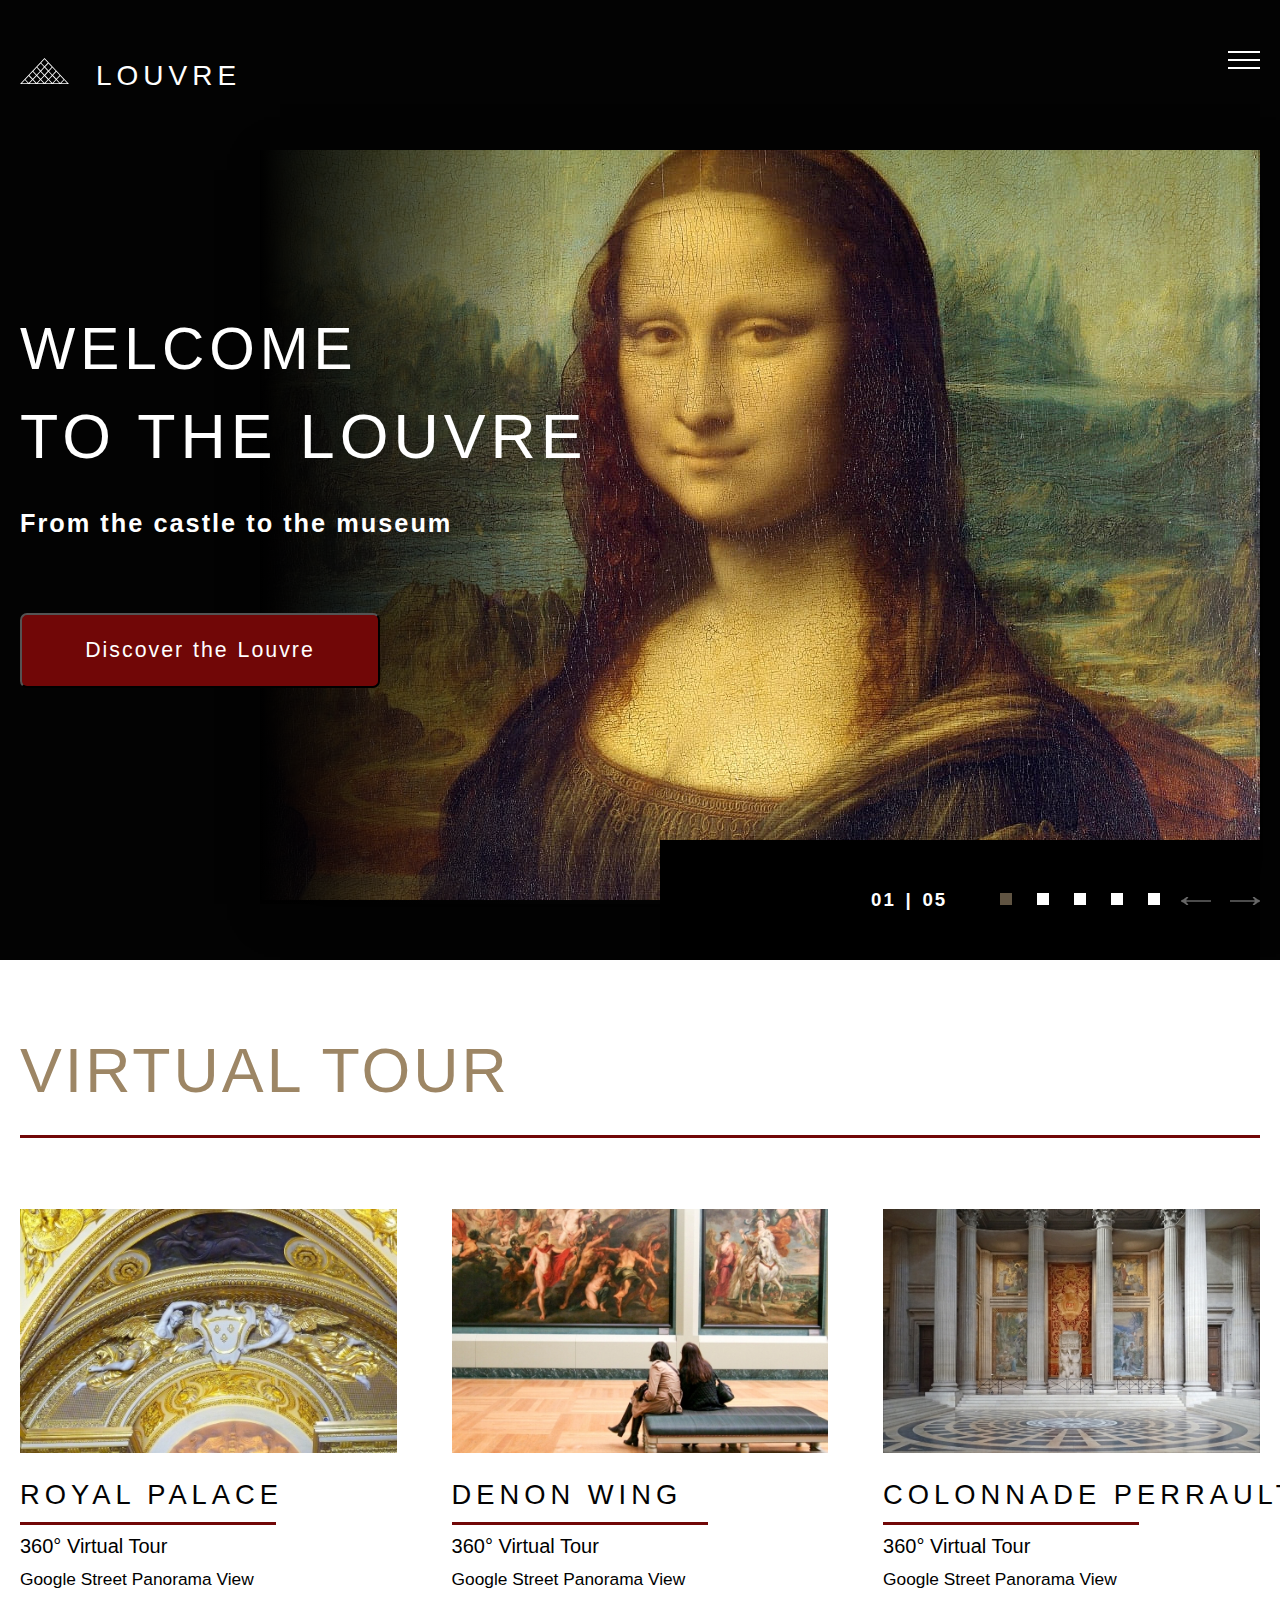
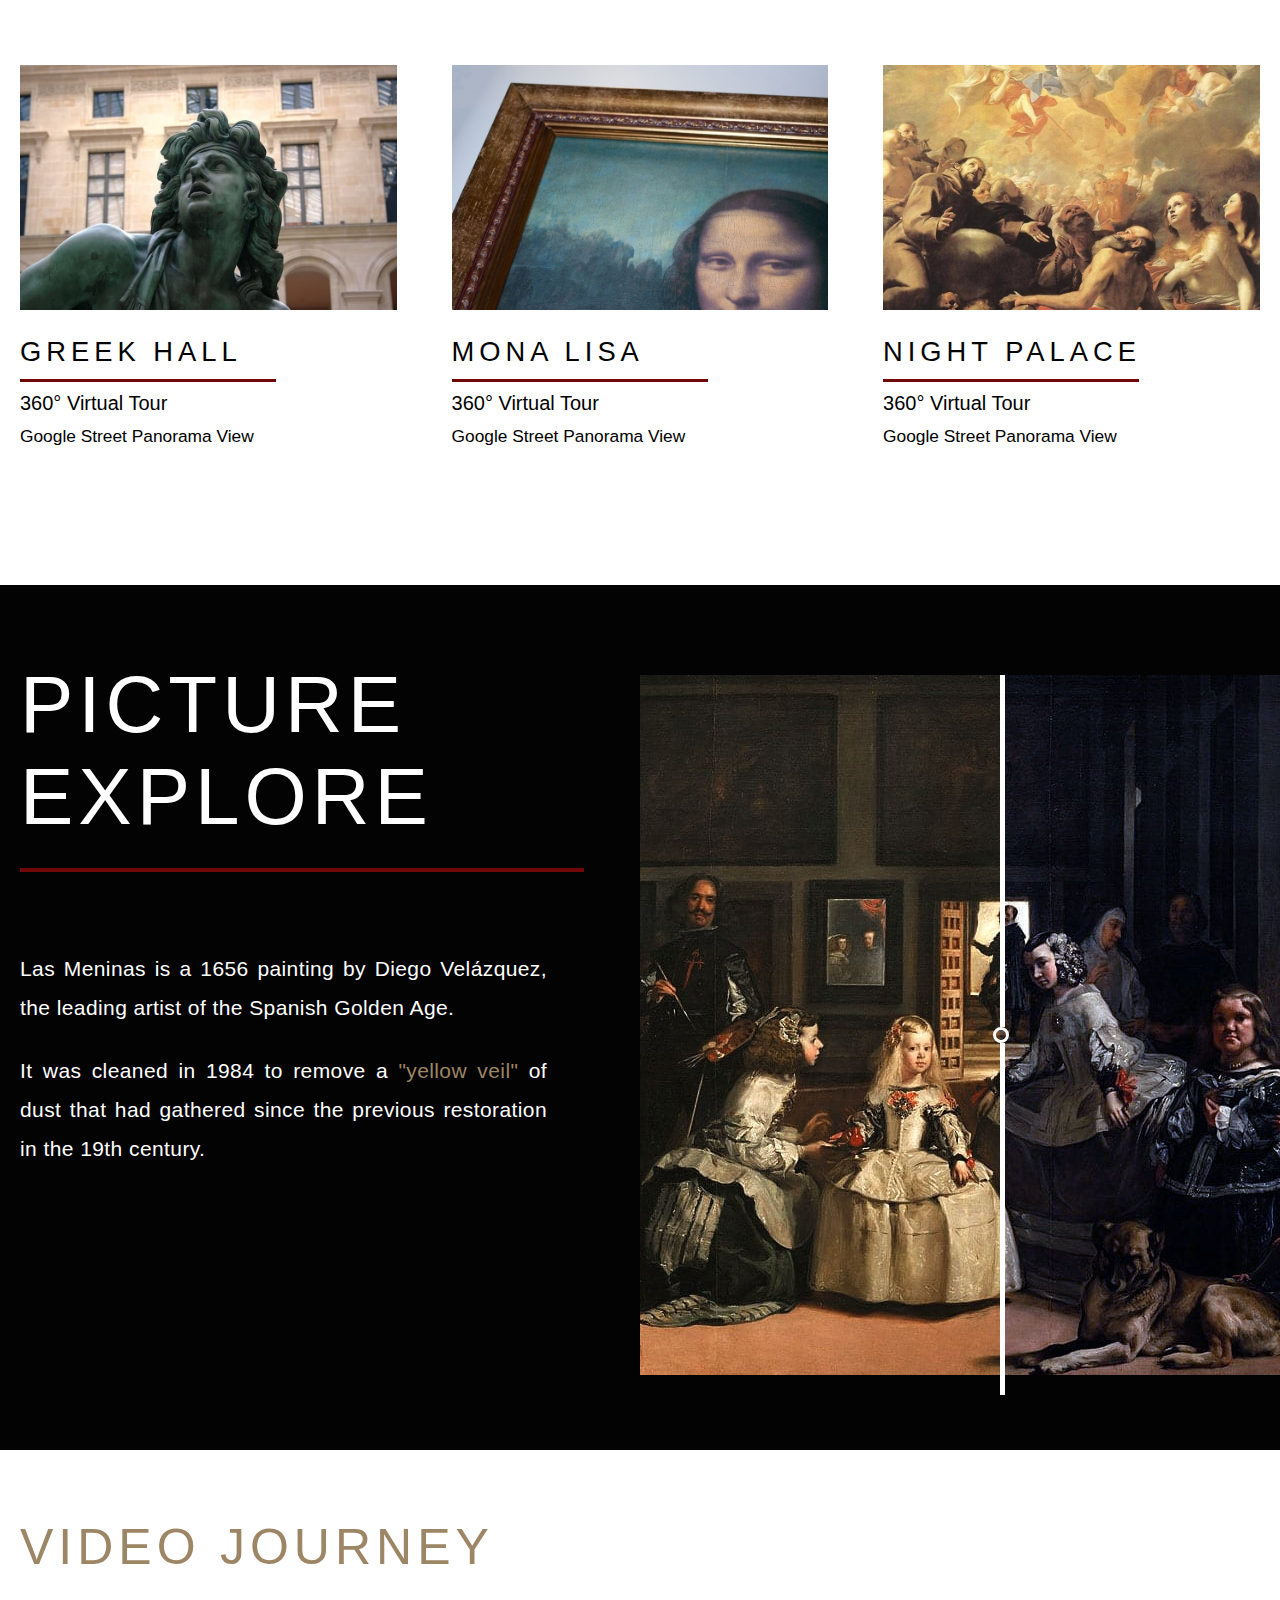
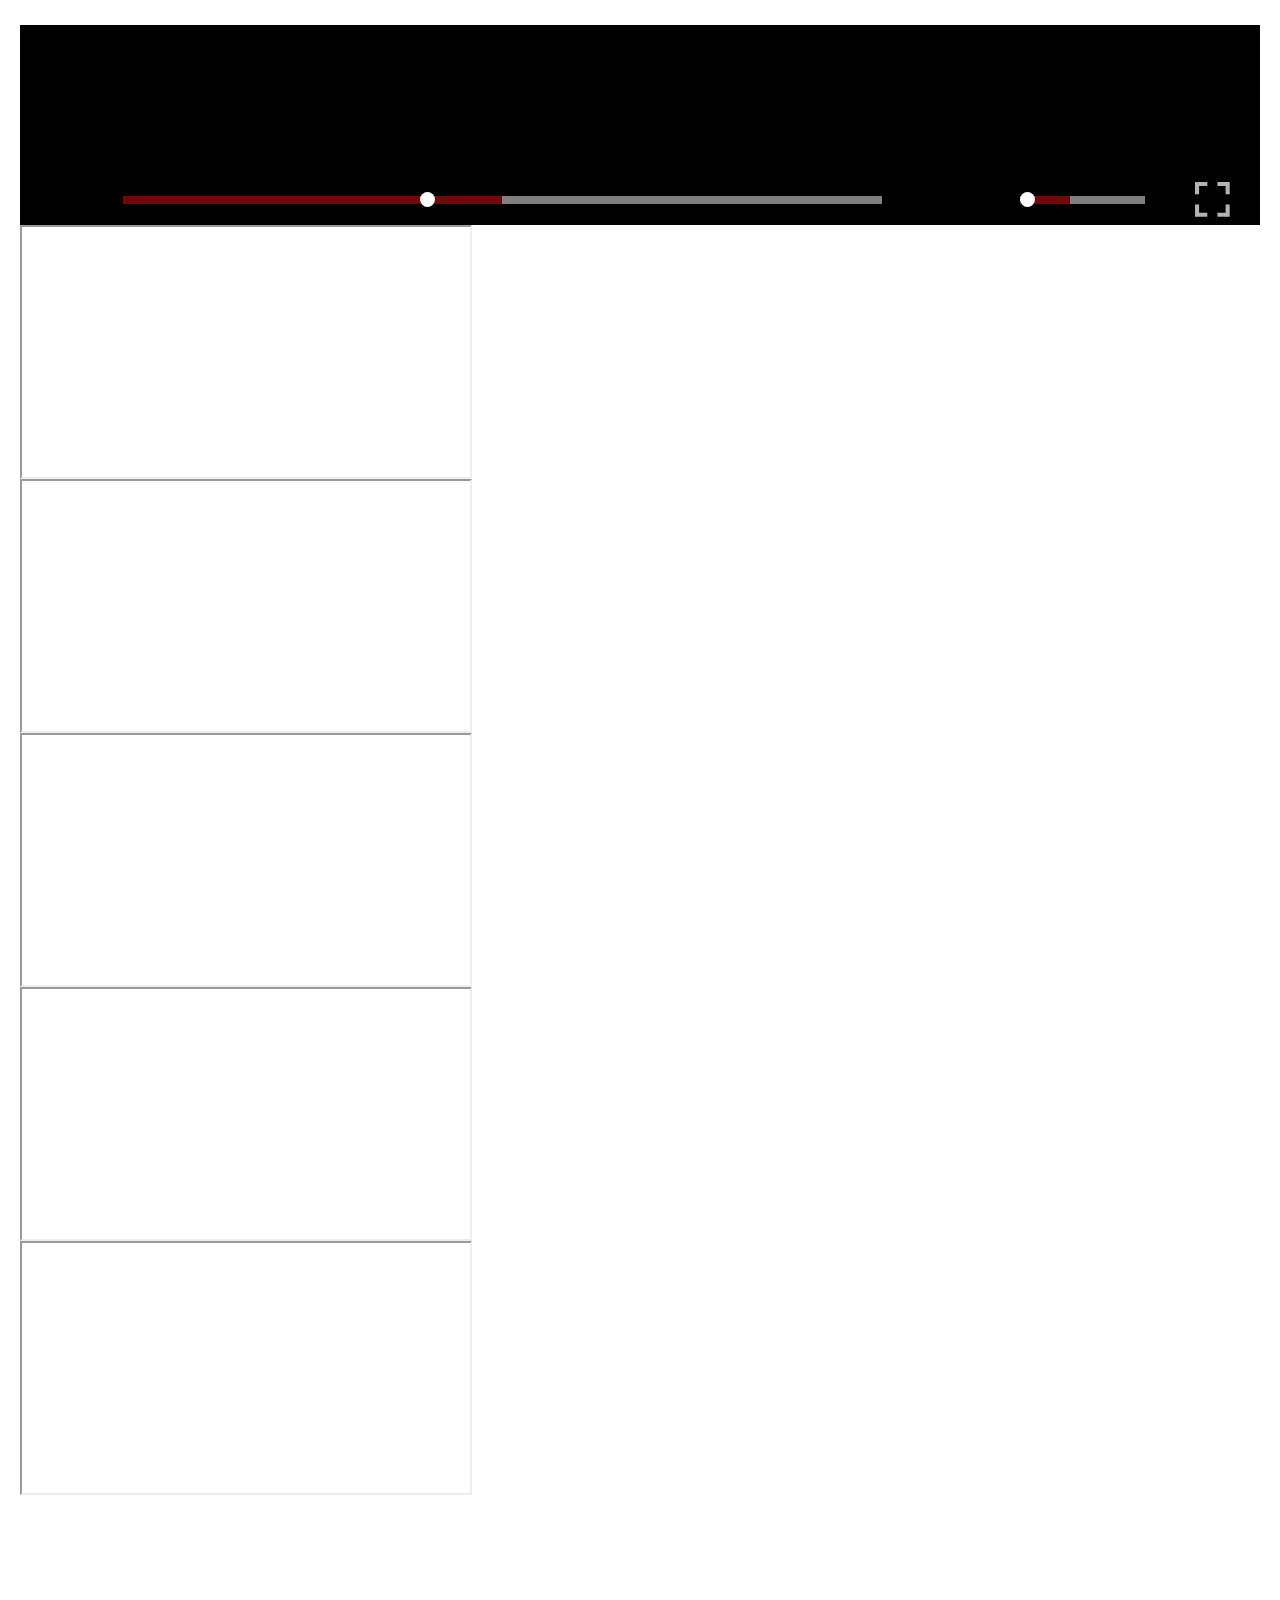
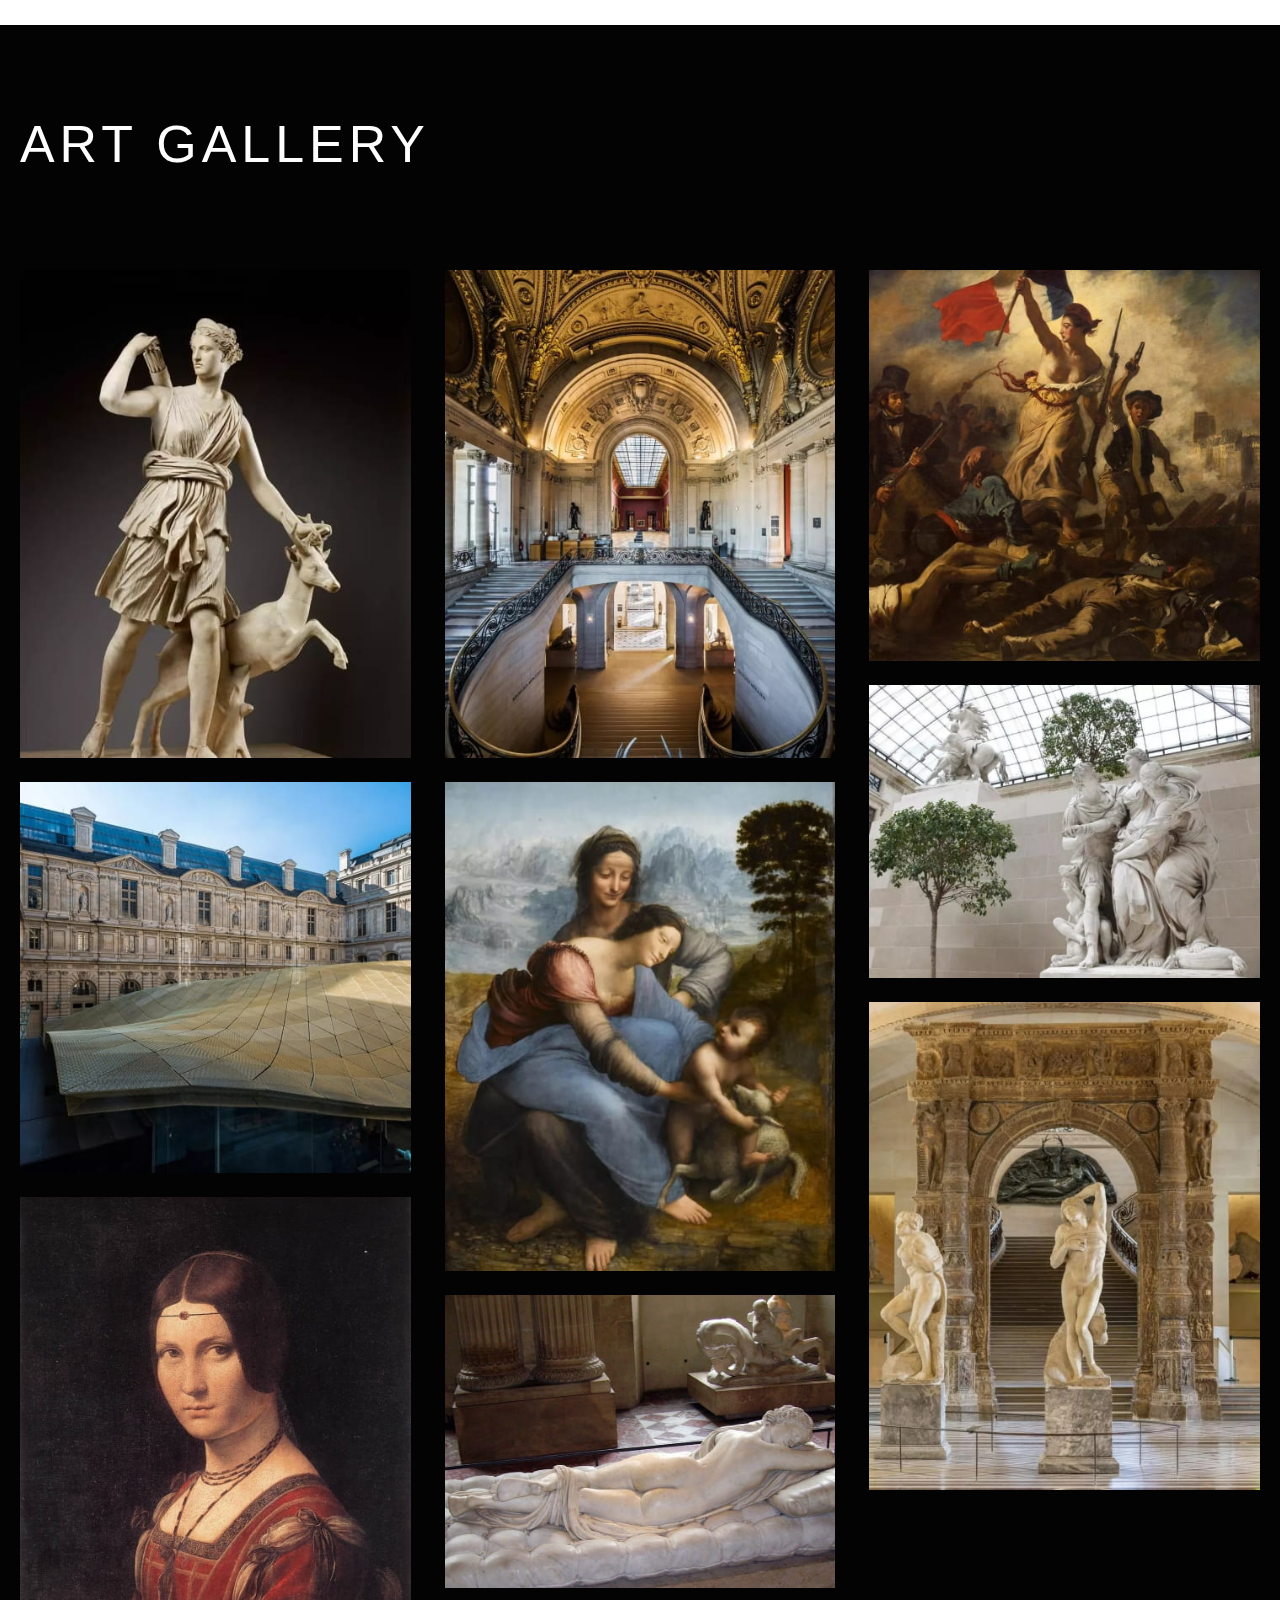
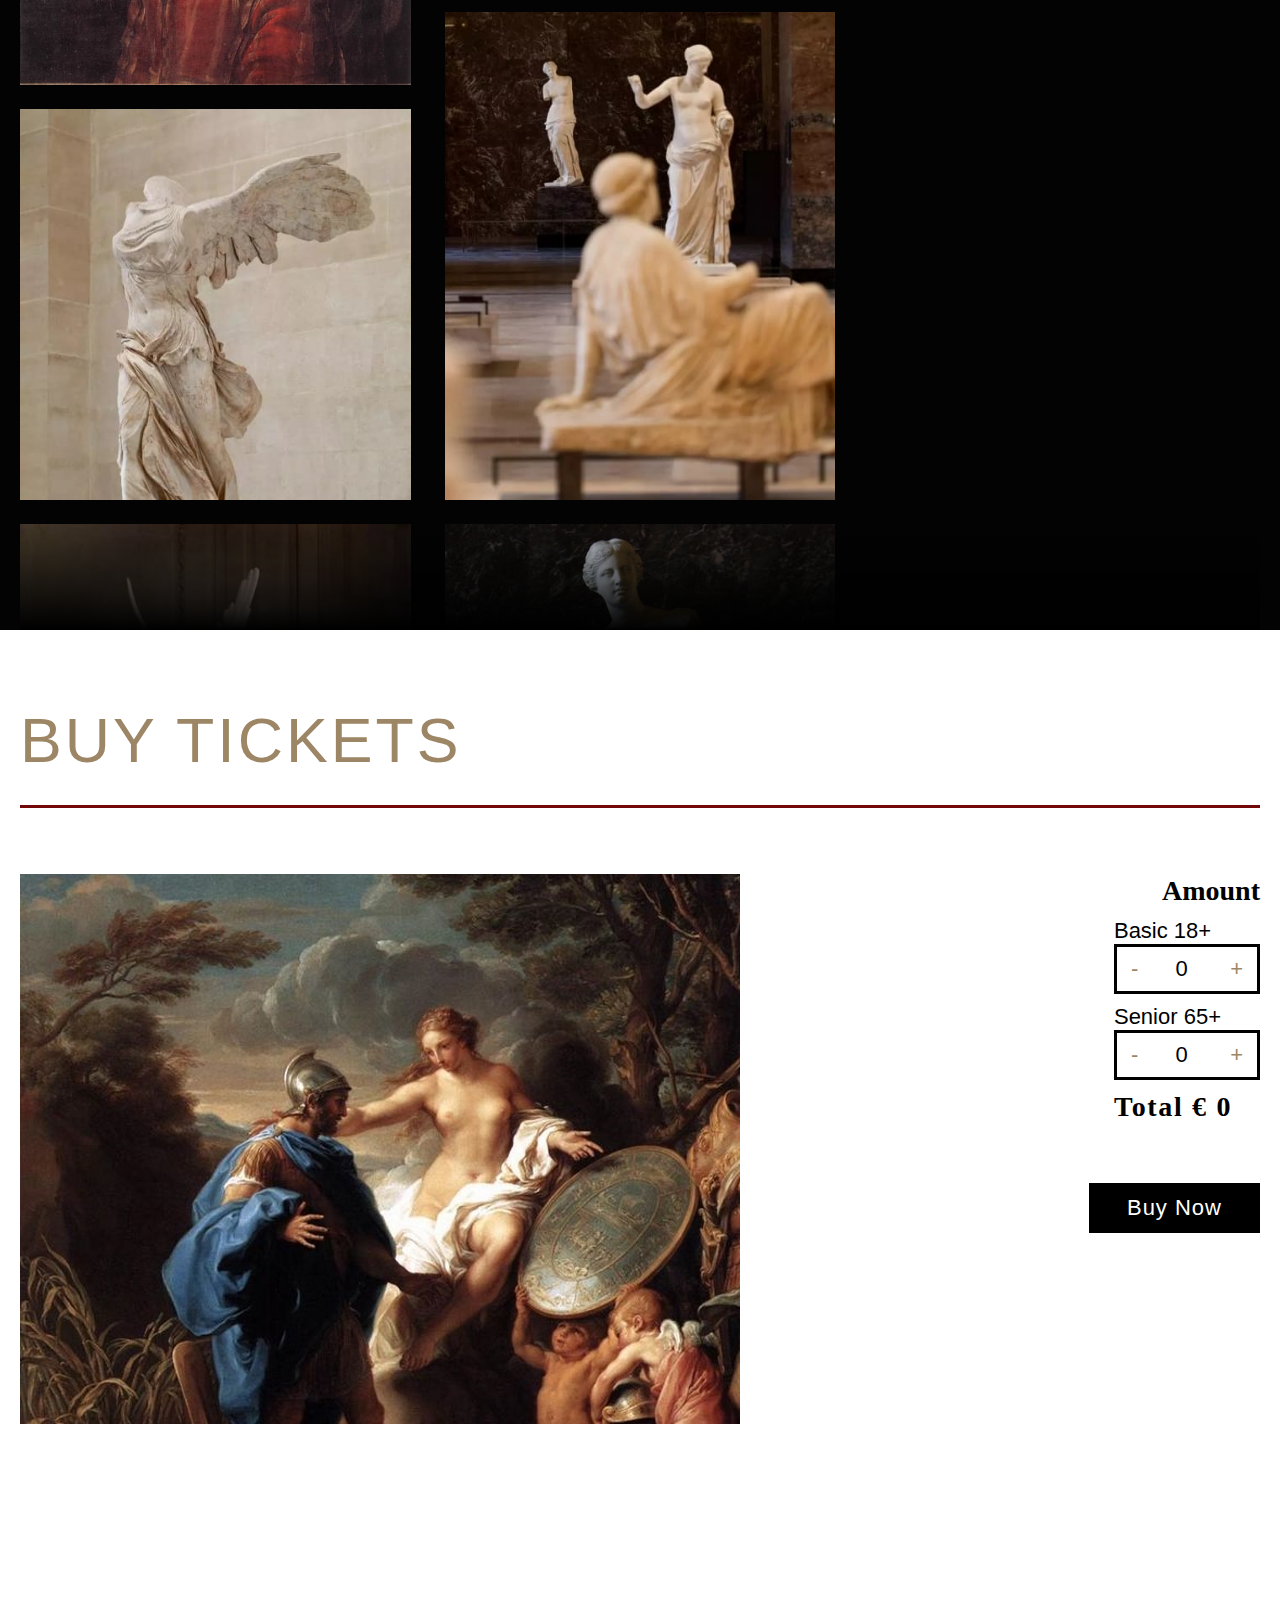
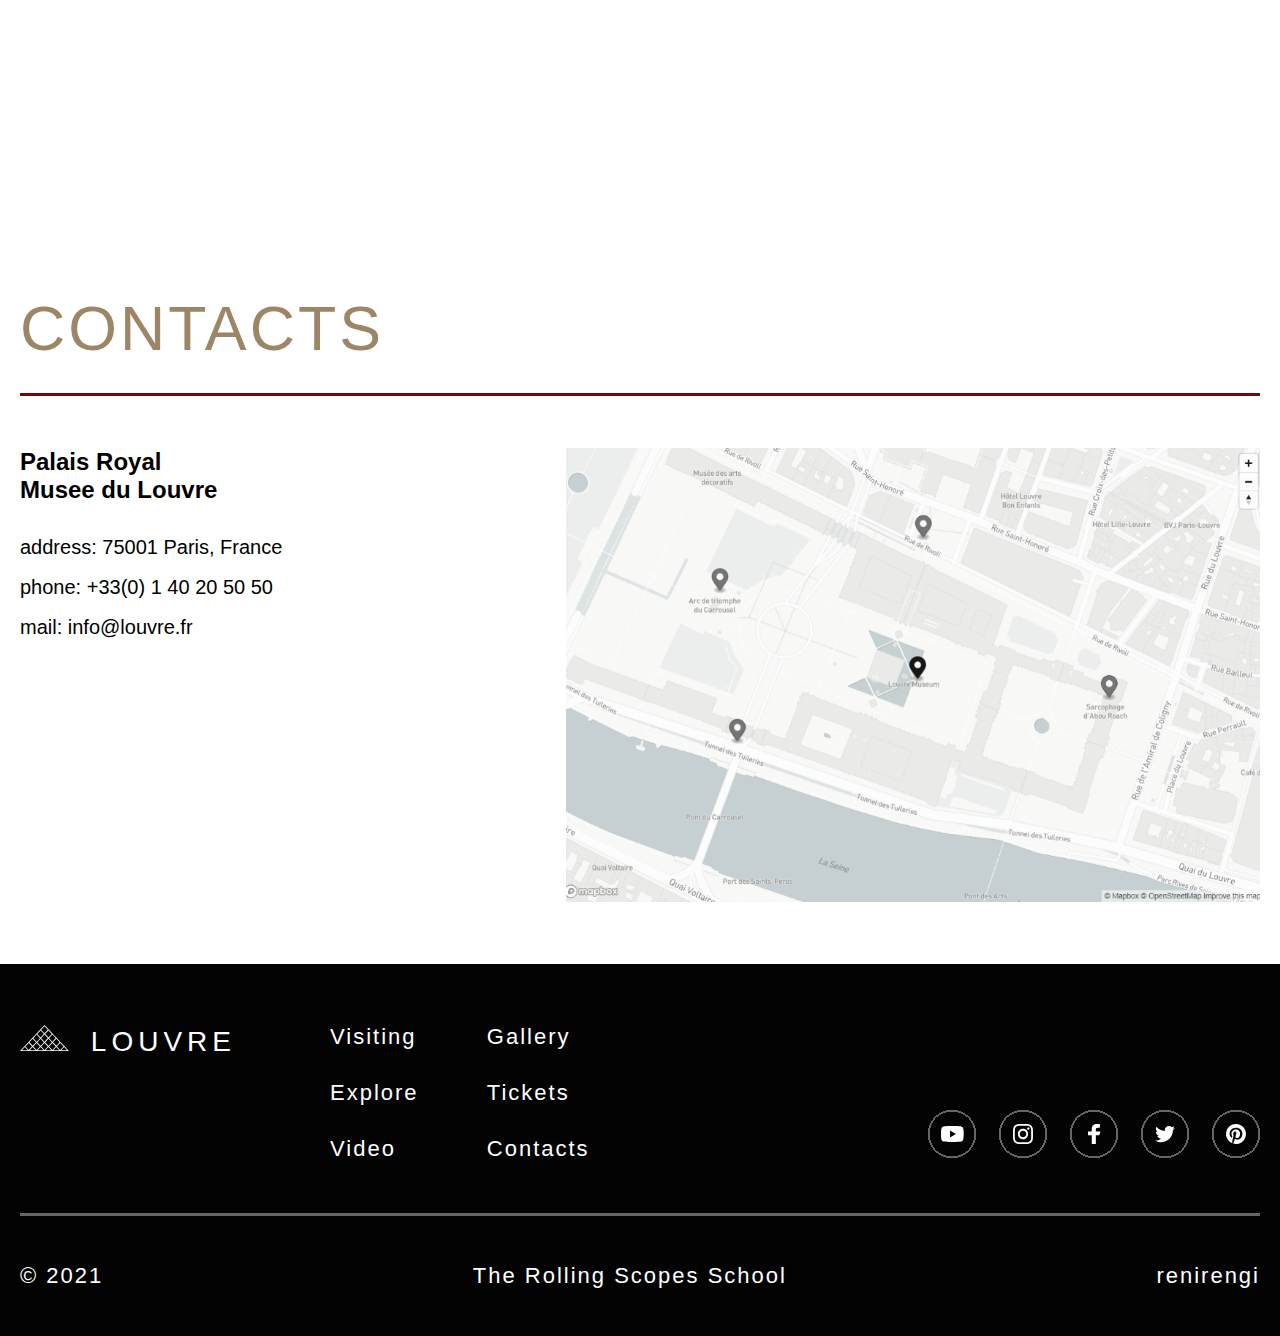
==== commit 5d4cba5e: "feat: js" ====
--- a/museum-adaptive/index.html
+++ b/museum-adaptive/index.html
@@ -201,7 +201,7 @@
           <!-- Player -->
             <div class="player-wrap"></div>
             <div class="video">
-            <video id="video-player" src="/assets/video/video0.mp4" poster="/assets/video/poster0.jpg"></video>
+            <video  id="video-player" src="/assets/video/video0.mp4" poster="/assets/video/poster0.jpg"></video>
             <!--<video src="/assets/video/video1.mp4" poster="/assets/video/poster1.jpg"></video>
             <video src="/assets/video/video2.mp4" poster="/assets/video/poster2.jpg"></video>
             <video src="/assets/video/video3.mp4" poster="/assets/video/poster3.jpg"></video>
@@ -271,7 +271,7 @@
             <h2 class="title-underline" id="title-768">Buy tickets</h2>
             <div class="tickets-big-container">
               <div id="ticket-picture-container"><img src="./assets/img/image.jpg" alt="picture" id="ticket-picture"></div>
-              <form>
+              <form id="booking-form">
               <div class="radio-ticket hidden-1024 hidden-768 hidden-420">
                 <h4 class="tickets-choice-title">Ticket Type</h4>
                 <label  class="radio-container">Permanent exhibition
@@ -286,33 +286,32 @@
                 <input id="r3" type="radio" name="radio" value="40">
                 <span class="checkmark"></span>
                 </label>
-                </div>
-                </form>
-               <div class="amount">
+              </div>
+              <div class="amount">
                 <h4>Amount</h4>
-                <form id="ticket-form">
+                <div id="ticket-form">
                   <div id="ticket-age-buttons">
                     <span class="age-18">Basic 18+</span>
                     <div class="counter-group">
                       <button type="button" onclick="this.nextElementSibling.stepDown()">-</button>
-                      <input type="number" min="0" max="100" value="1" readonly class="number">
+                      <input id="num1" type="number" min="0" max="20" value="0" readonly class="number">
                       <button type="button" onclick="this.previousElementSibling.stepUp()">+</button>
                     </div>
                     <span class="age-65">Senior 65+</span>
                     <div class="counter-group">
                       <button type="button" onclick="this.nextElementSibling.stepDown()">-</button>
-                      <input type="number" min="0" max="100" value="1" readonly class="number">
+                      <input id="num2" type="number" min="0" max="20" value="0" readonly class="number">
                       <button type="button" onclick="this.previousElementSibling.stepUp()">+</button>
                     </div>
                   </div>
-                  <span id="ticket-total-span">Total &#8364; 220</span>
-                </form>
+                  <span id="ticket-total-span">Total € <span id="price">0</span></span>
+                </div>
+              </form>
                 <a href="#modal" id="total-button">Buy Now</a>
               </div>
             </div>
           </div>
-        </div>
-      </section>
+        </section>
       <!-- Contacts -->
       <section>
         <div class=" section contacts-section" id="contacts">
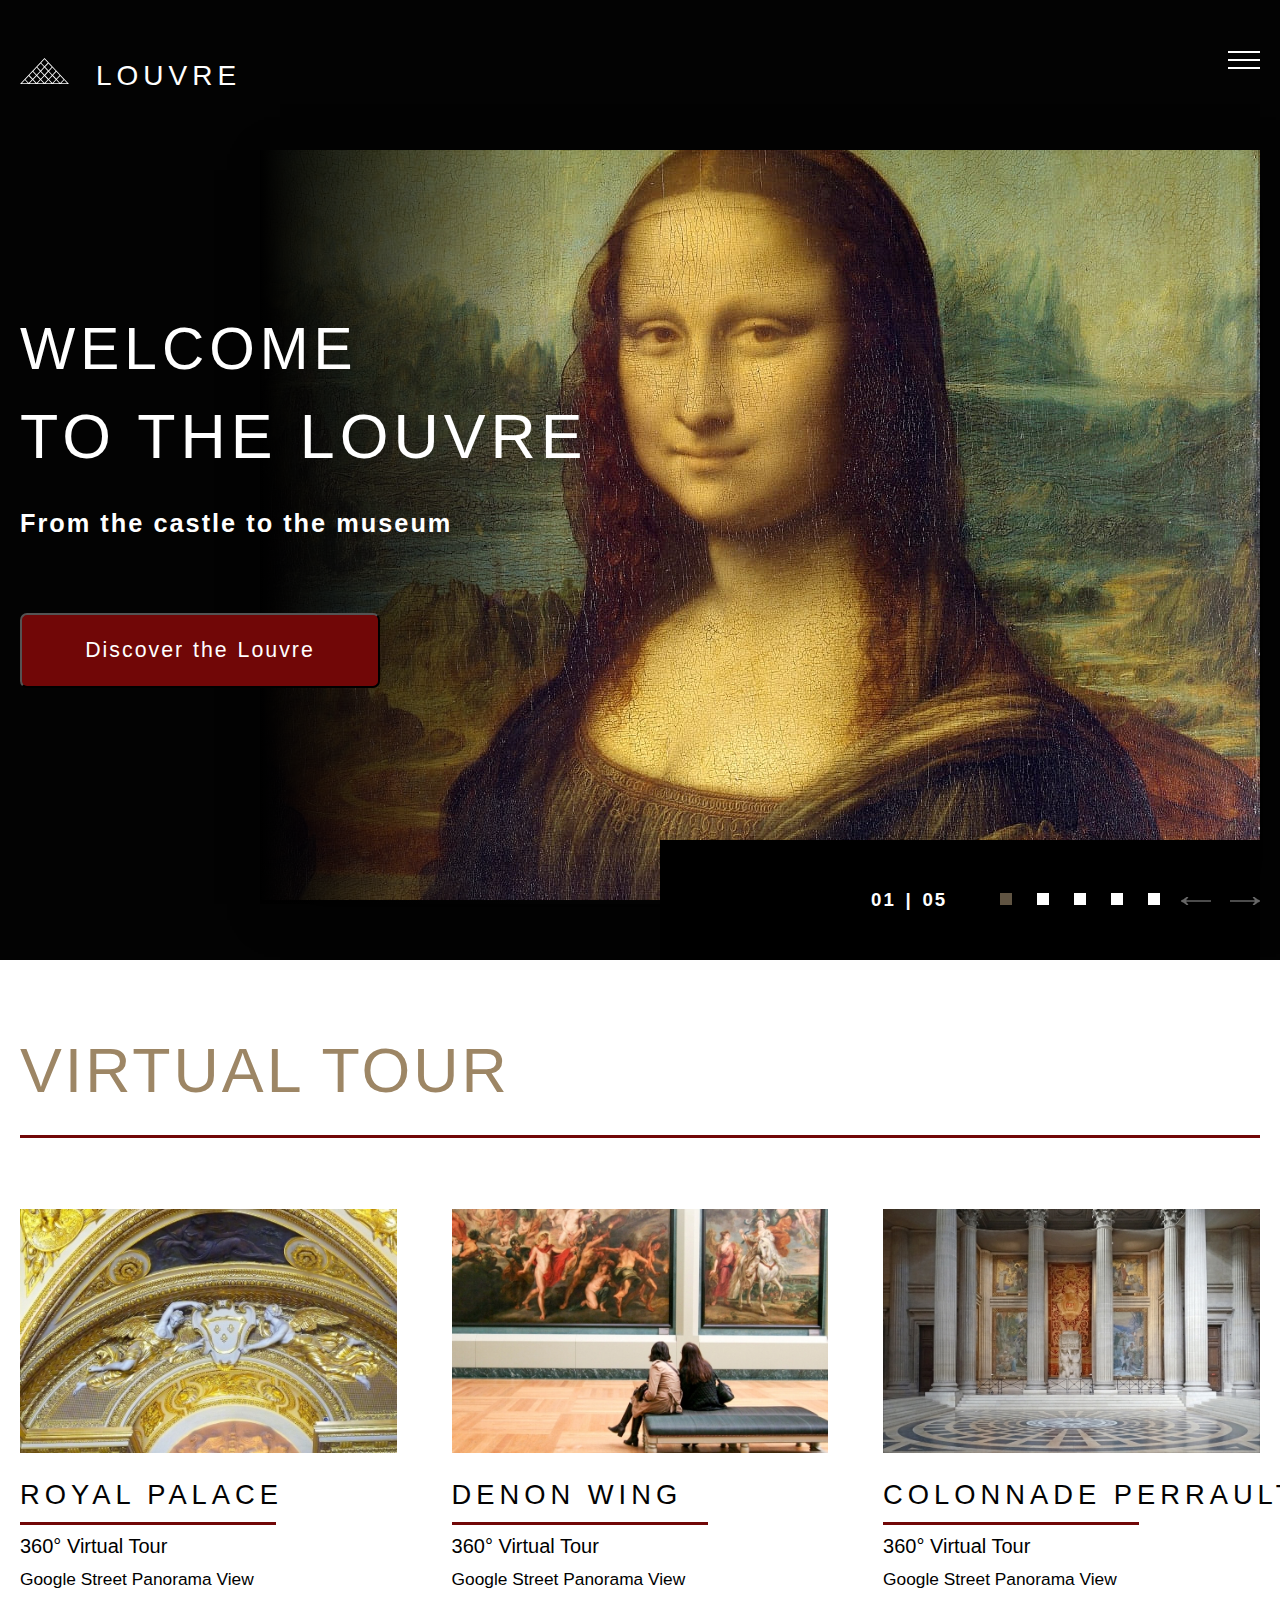
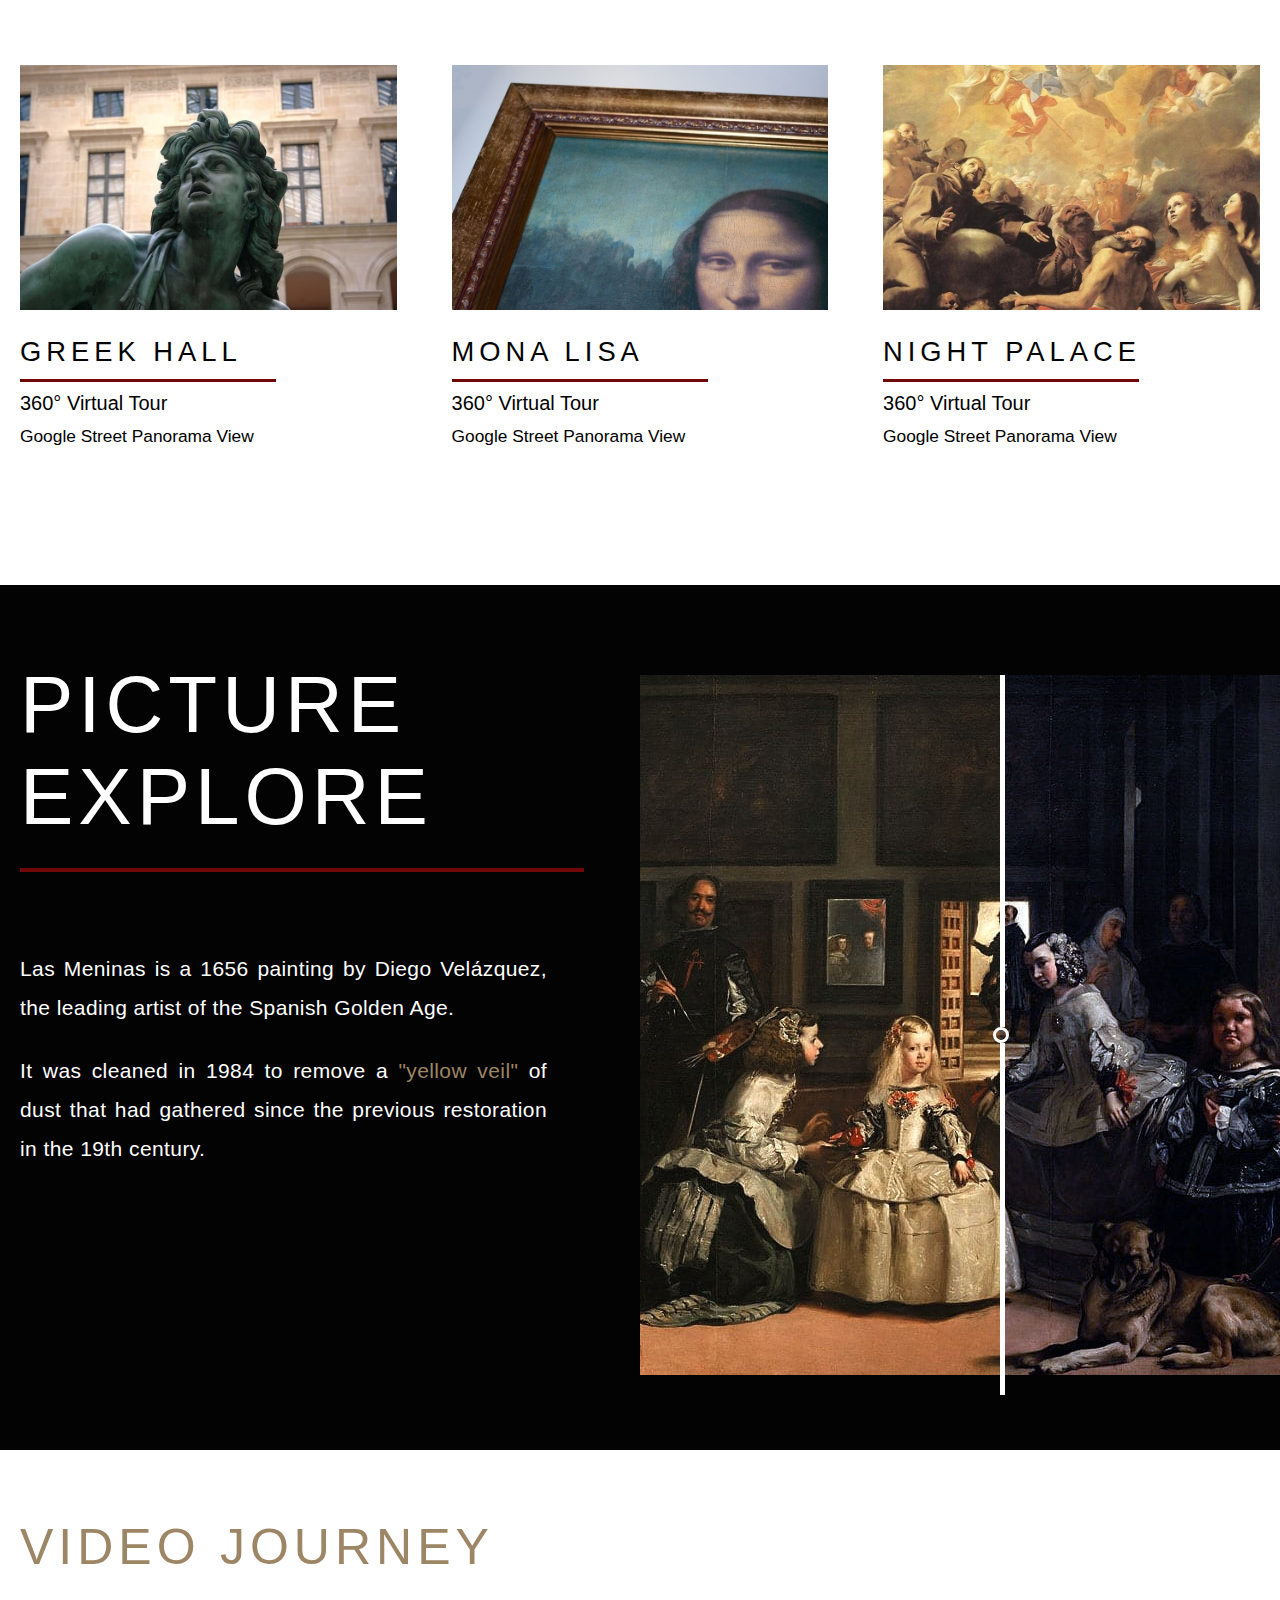
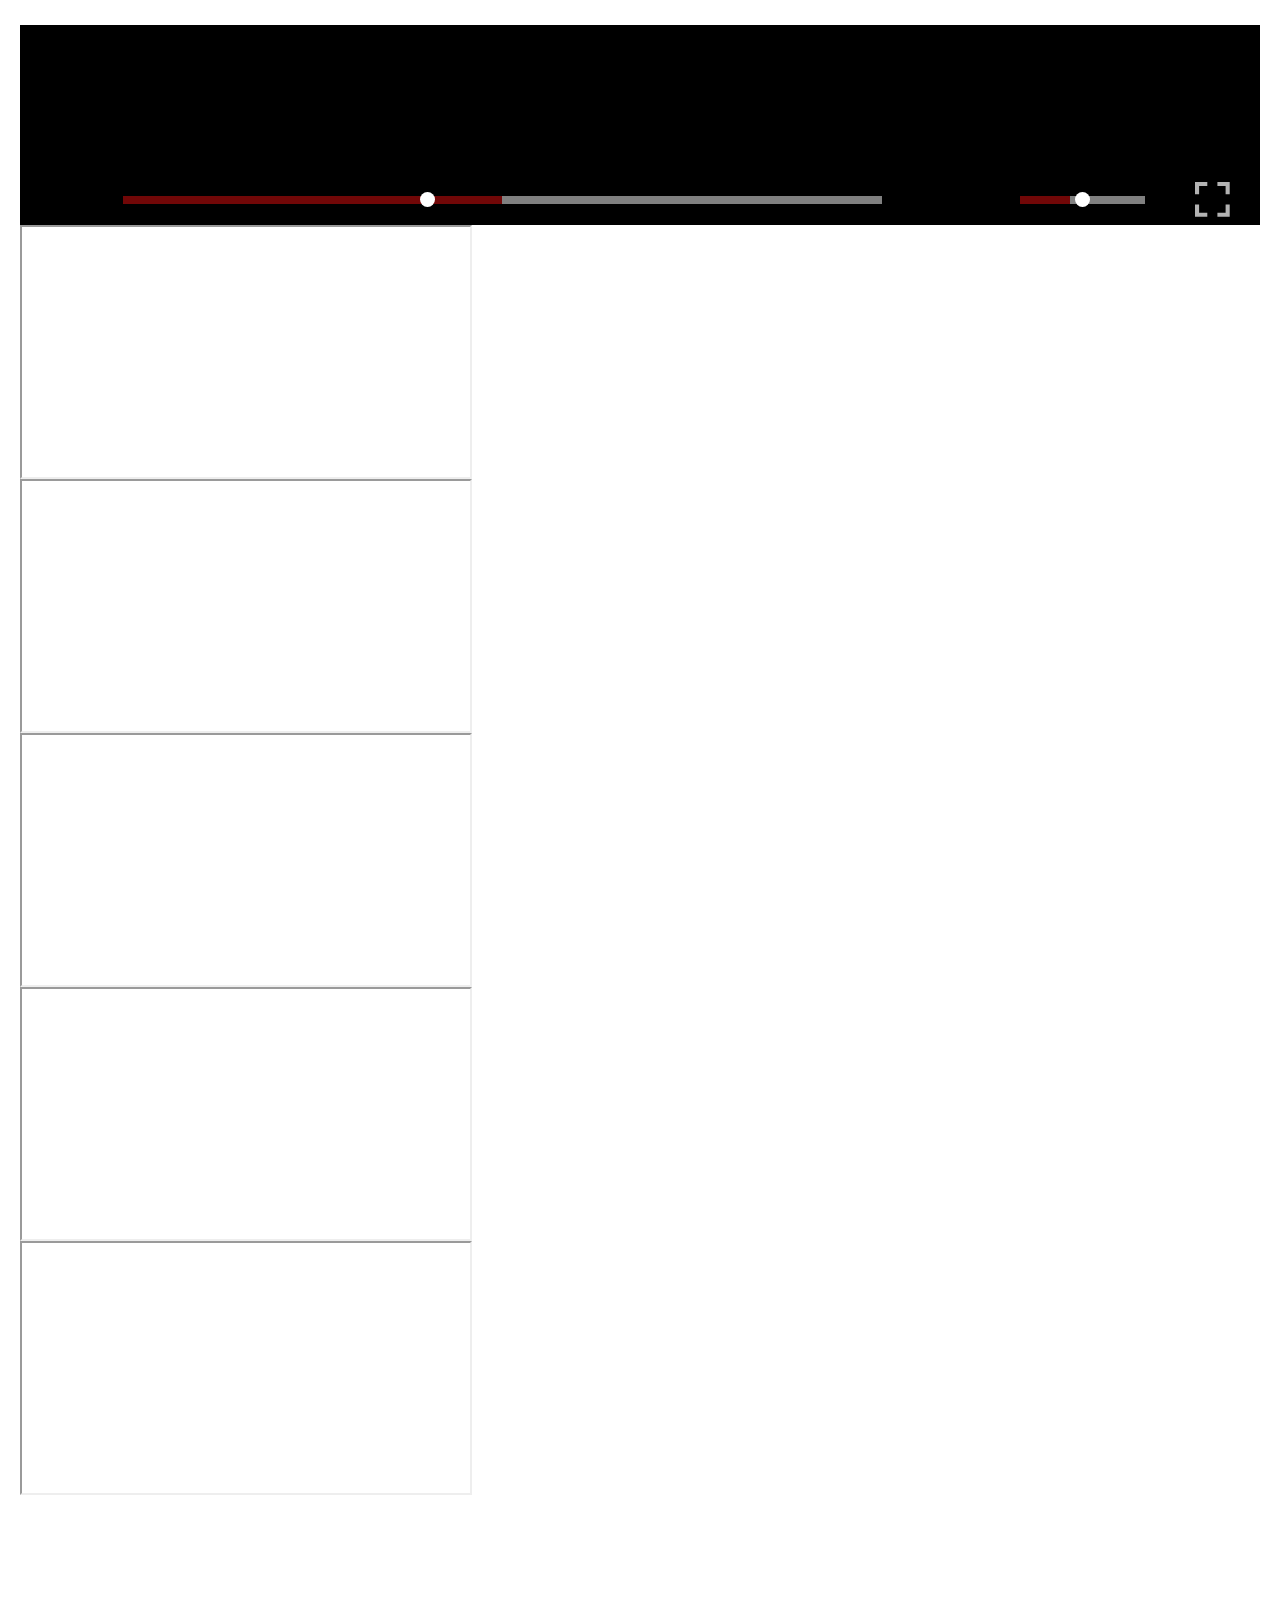
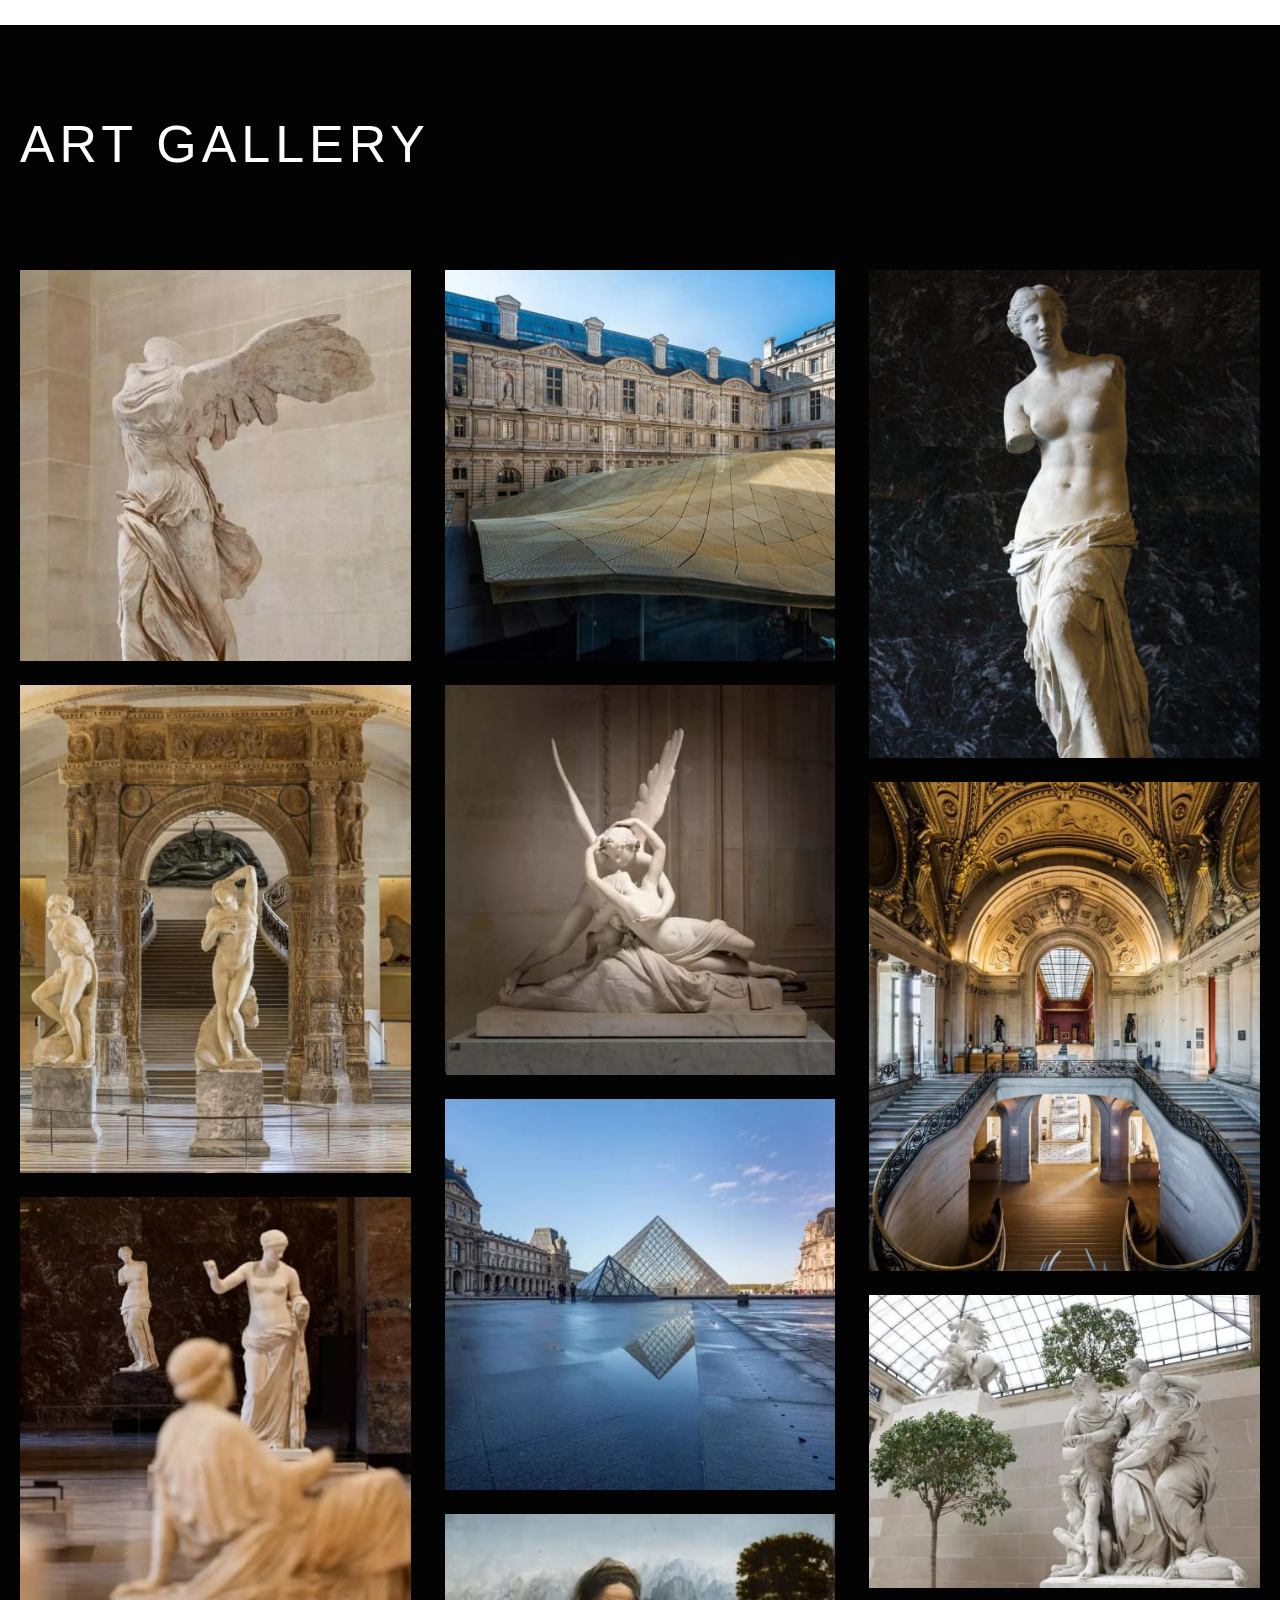
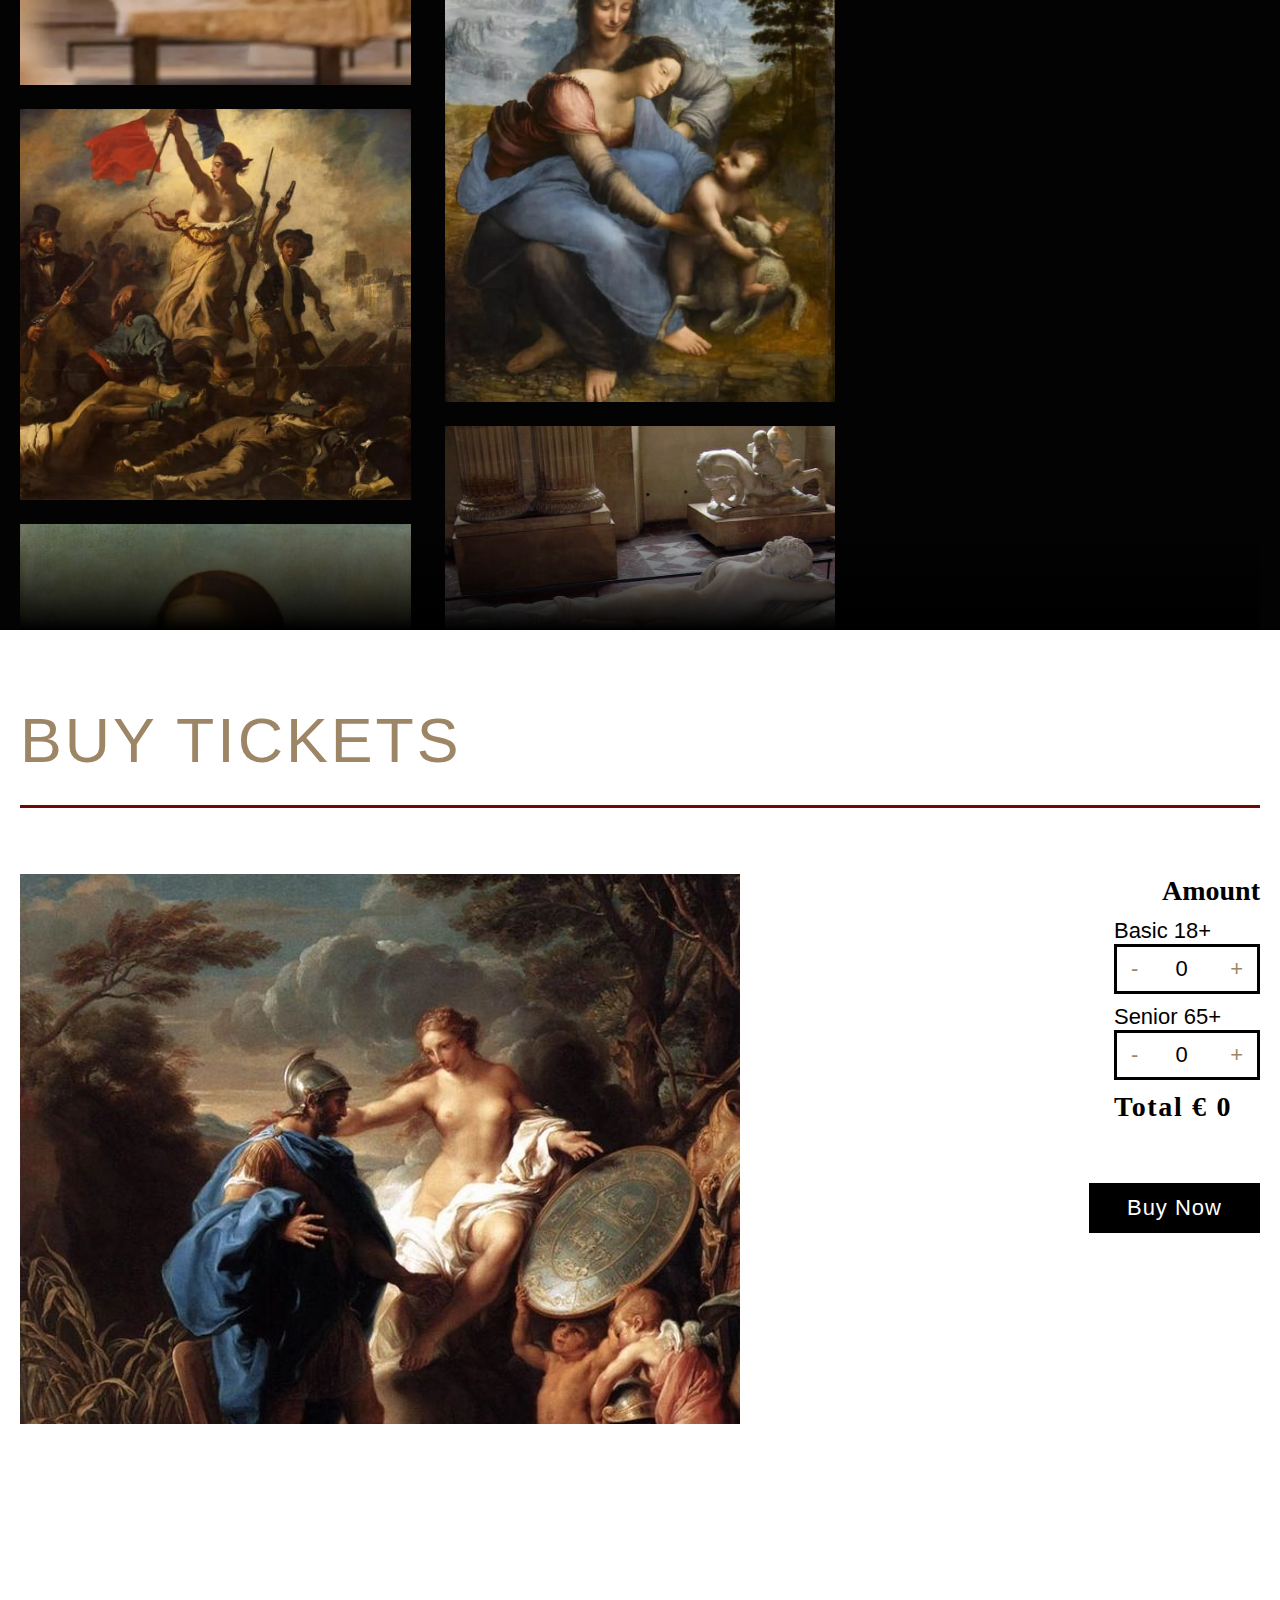
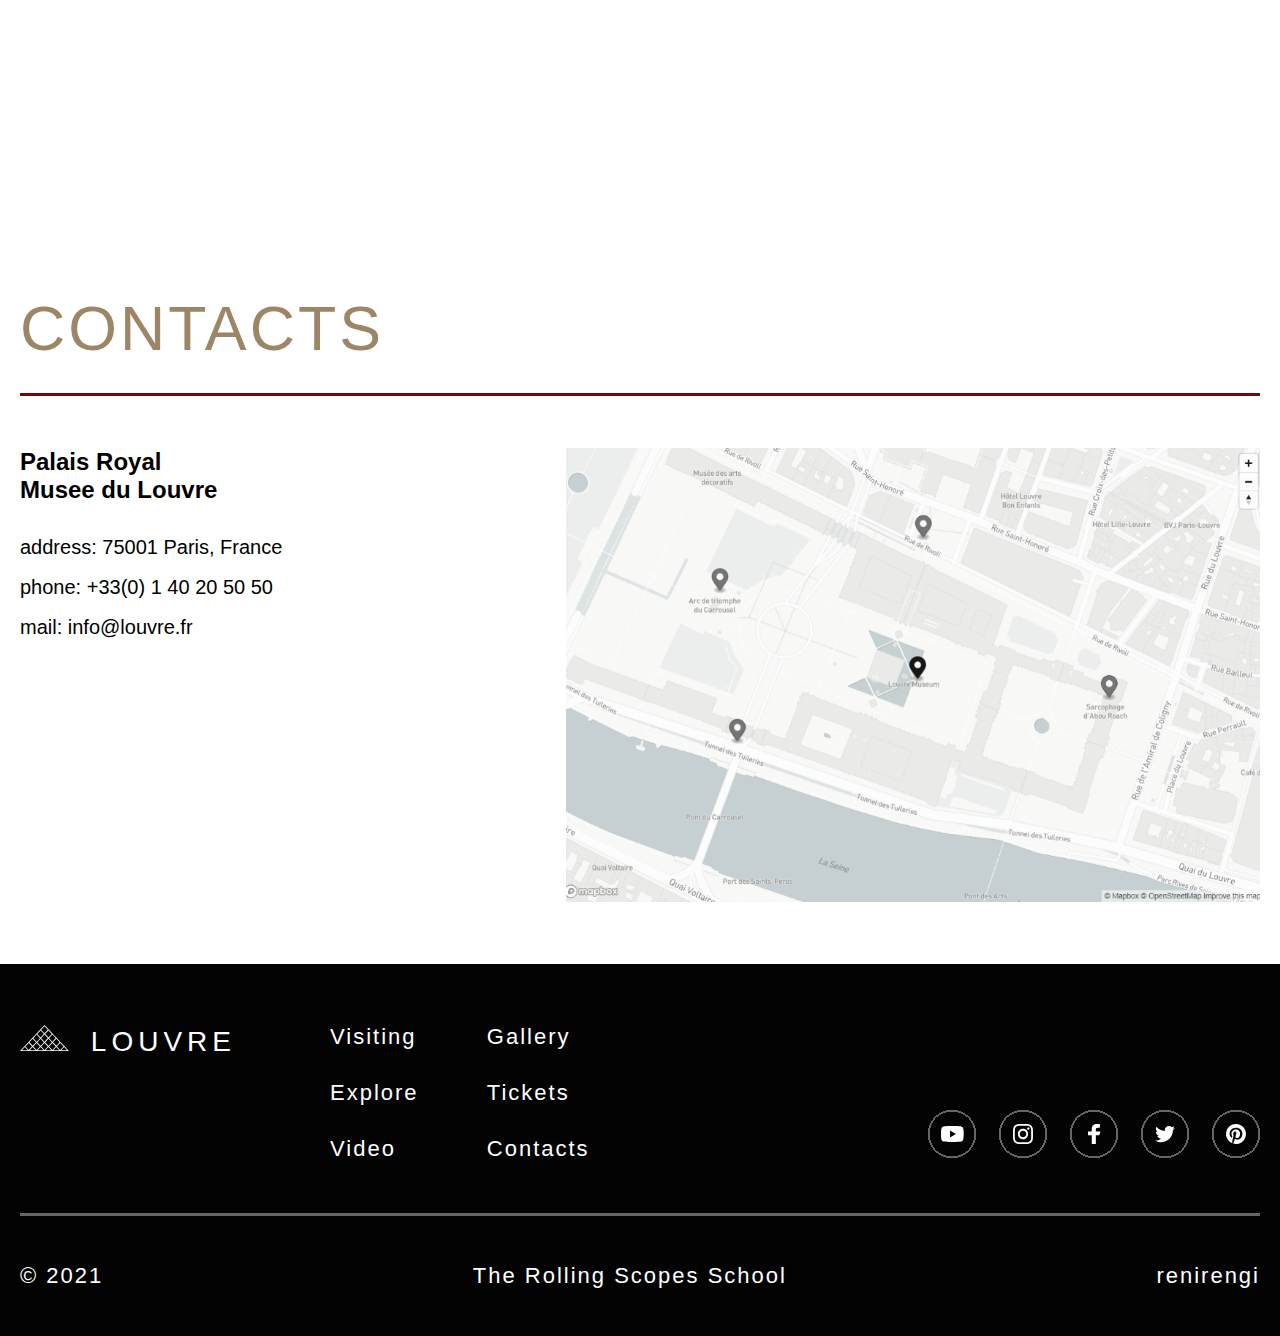
==== commit 8db78973: "fix:jhnik" ====
--- a/museum-adaptive/index.html
+++ b/museum-adaptive/index.html
@@ -201,11 +201,11 @@
           <!-- Player -->
             <div class="player-wrap"></div>
             <div class="video">
-            <video  id="video-player" src="/assets/video/video0.mp4" poster="/assets/video/poster0.jpg"></video>
-            <!--<video src="/assets/video/video1.mp4" poster="/assets/video/poster1.jpg"></video>
-            <video src="/assets/video/video2.mp4" poster="/assets/video/poster2.jpg"></video>
-            <video src="/assets/video/video3.mp4" poster="/assets/video/poster3.jpg"></video>
-            <video src="/assets/video/video4.mp4" poster="/assets/video/poster4.jpg"></video>!-->
+            <video id="video-player" src="/assets/video/video0.mp4" poster="/assets/video/poster0.jpg"  preload="metadata"></video>
+            <!--<video src="/assets/video/video1.mp4" poster="/assets/video/poster1.jpg" preload="none"></video>
+            <video src="/assets/video/video2.mp4" poster="/assets/video/poster2.jpg" preload="none"></video>
+            <video src="/assets/video/video3.mp4" poster="/assets/video/poster3.jpg" preload="none"></video>
+            <video src="/assets/video/video4.mp4" poster="/assets/video/poster4.jpg" preload="none"></video>!-->
             <button id="big_button" class="big_button_on" type="button"></button>
             </div>
           <div id="controls" class="controls">
